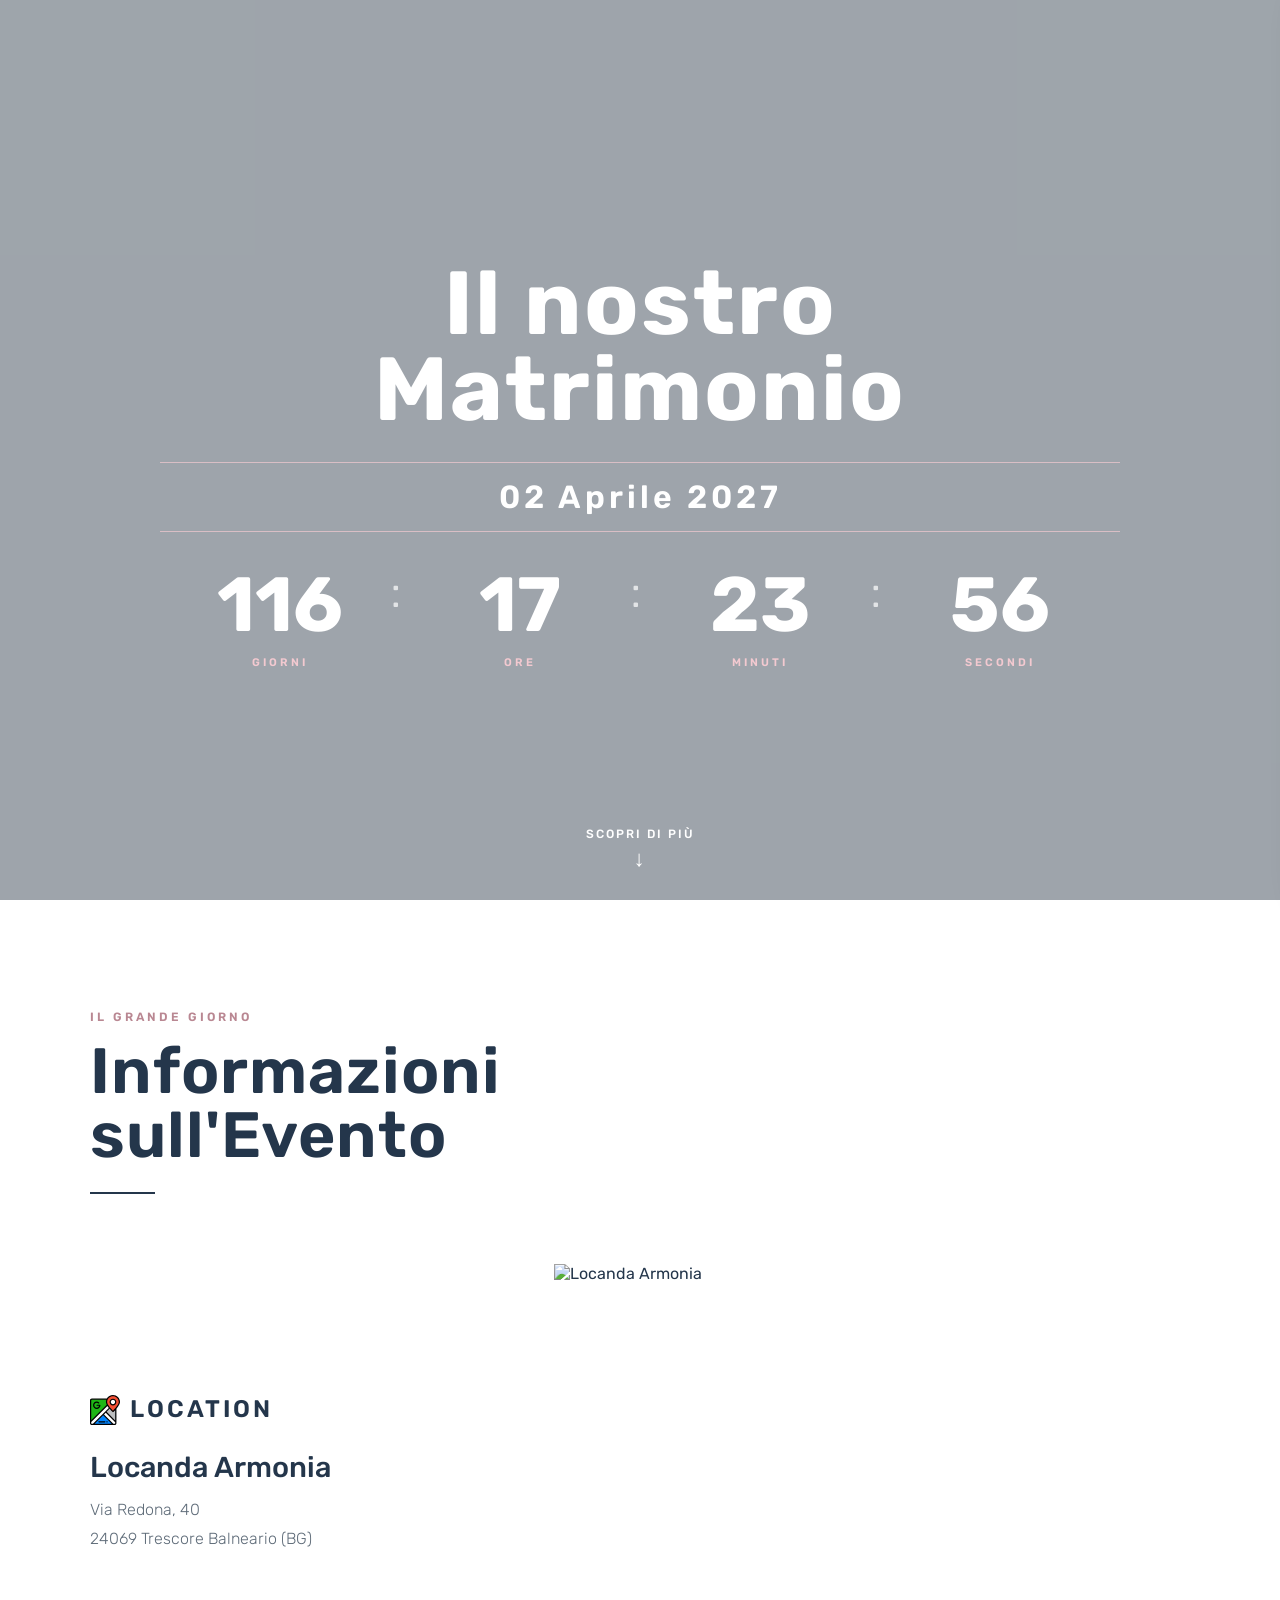
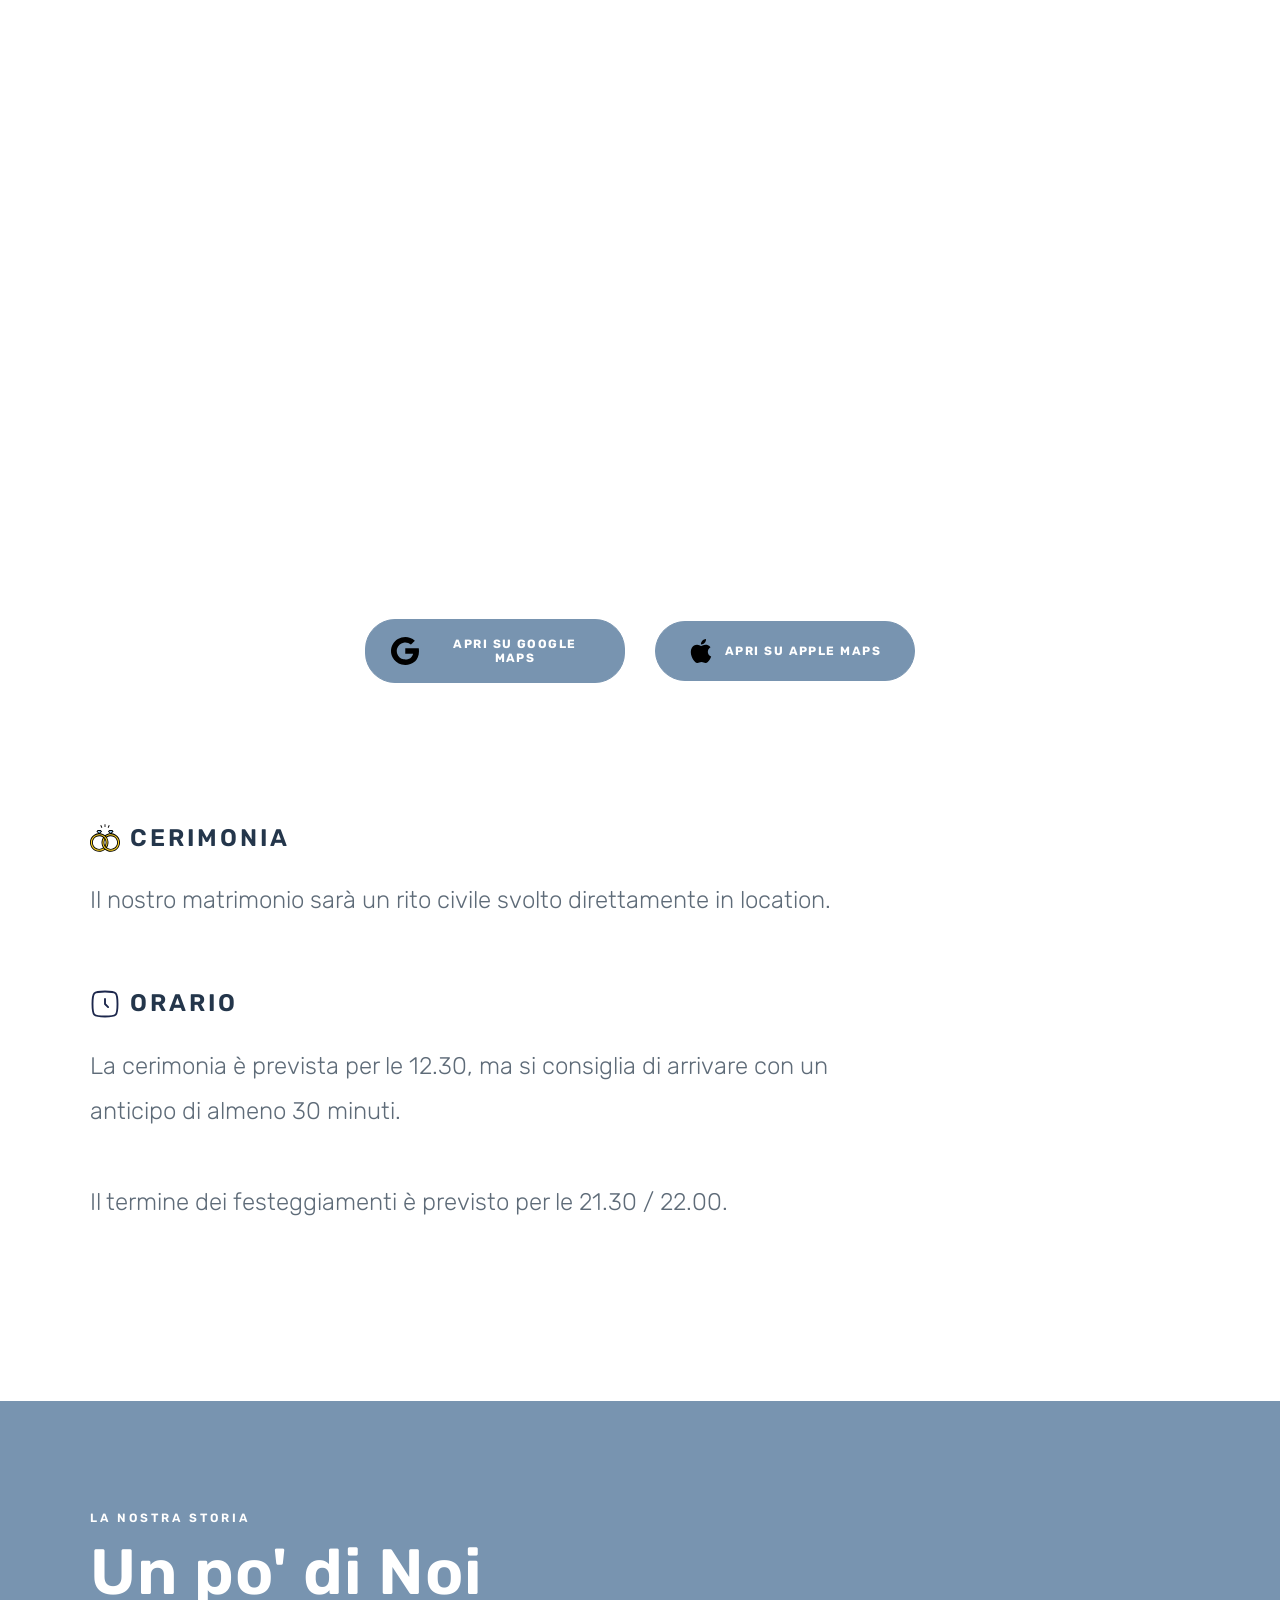
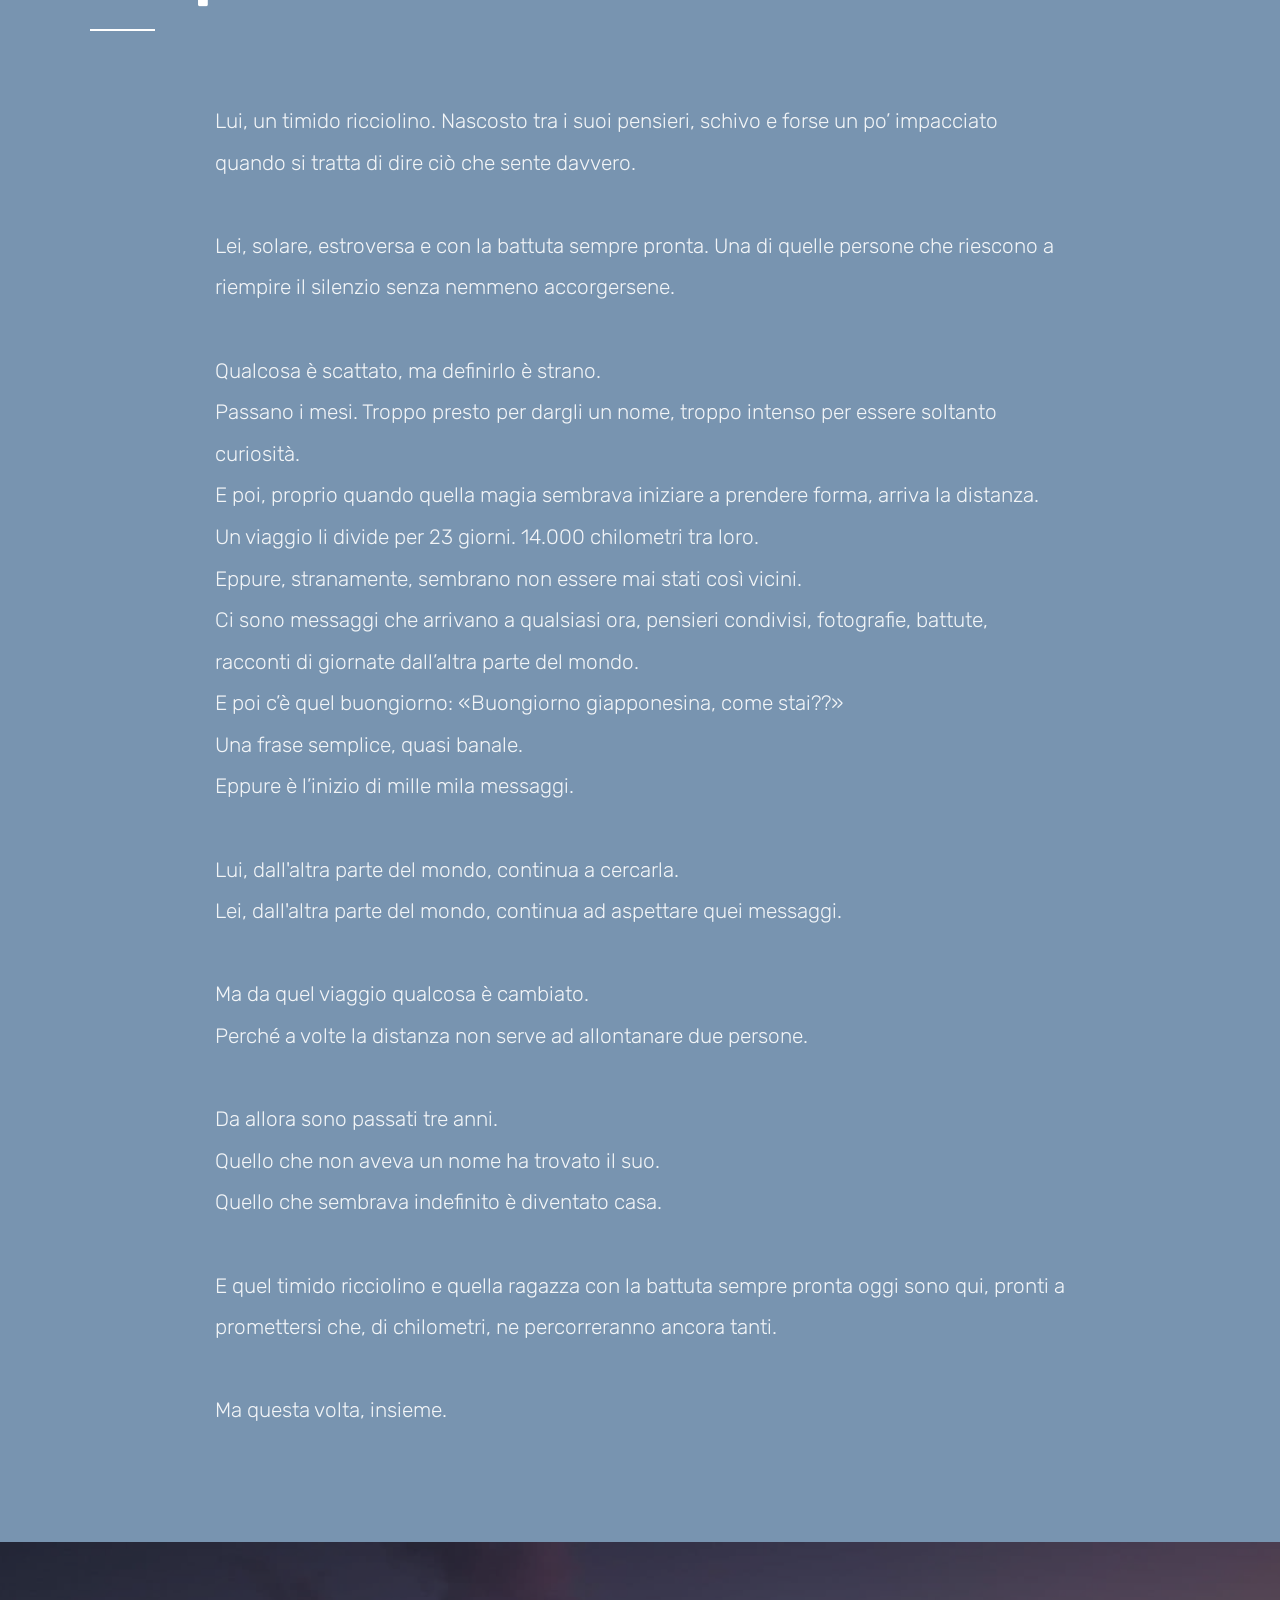
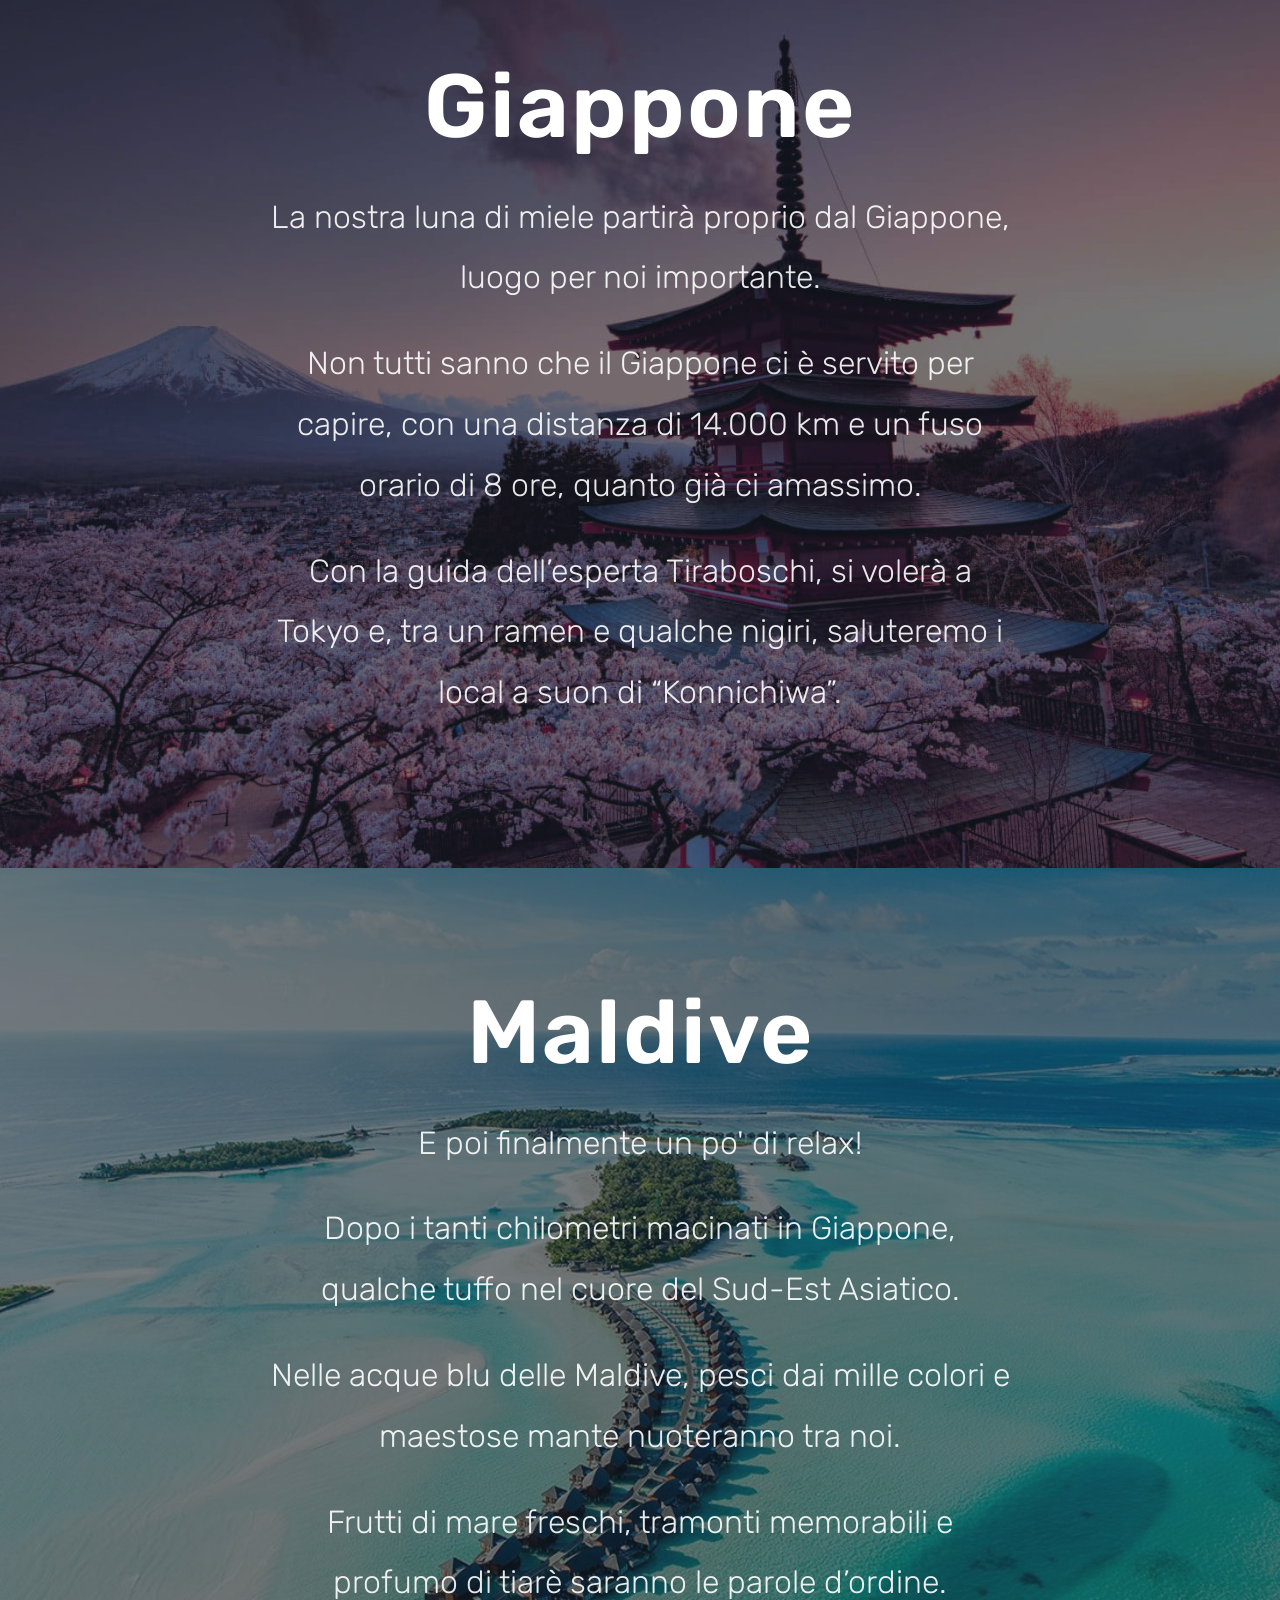
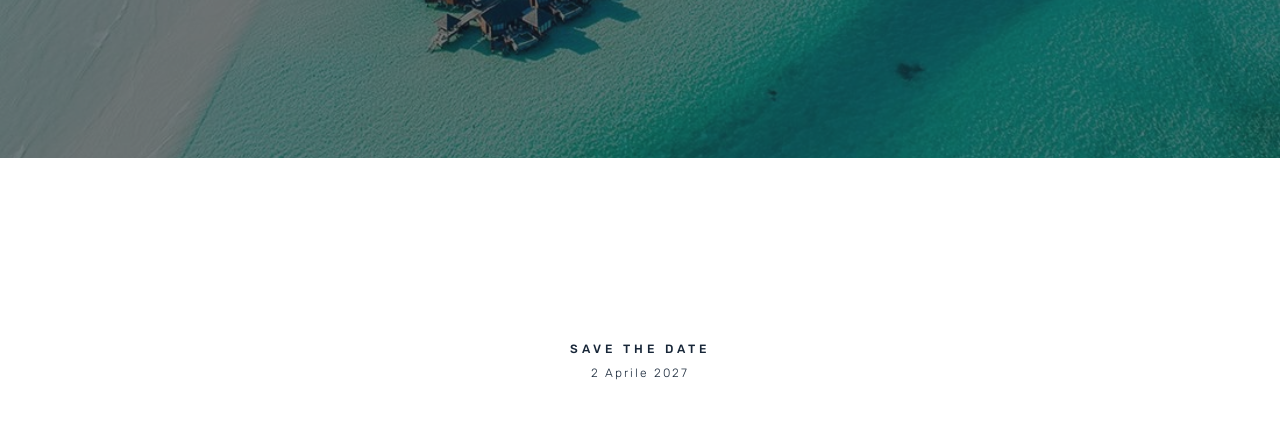
==== index.html @ f876968c "Update index.html" ====
<!DOCTYPE html>
<html lang="it">

<head>

    <meta charset="UTF-8">

    <meta
        name="viewport"
        content="width=device-width, initial-scale=1.0">

    <title>Il nostro Matrimonio</title>

    <meta
        name="description"
        content="Il nostro matrimonio">

    <link
        rel="stylesheet"
        href="style.css">

</head>


<body>


    <!-- ==================================================
         HEADER
    =================================================== -->

    <header class="header">

        <a
            href="#home"
            class="logo-link">

            <img
                src="images/logo.png"
                alt="Logo"
                class="logo">

        </a>


        <button
            class="menu-toggle"
            id="menuToggle"
            aria-label="Apri menu">

            <span></span>
            <span></span>
            <span></span>

        </button>

    </header>



    <!-- ==================================================
         MENU LATERALE
    =================================================== -->

    <div
        class="menu-overlay"
        id="menuOverlay">
    </div>


    <nav
        class="side-menu"
        id="sideMenu">

        <button
            class="menu-close"
            id="menuClose"
            aria-label="Chiudi menu">

            ×

        </button>


        <ul>

            <li>
                <a href="#home">
                    Home
                </a>
            </li>


            <li>
                <a href="#evento">
                    Informazioni sull'Evento
                </a>
            </li>


            <li>
                <a href="#noi">
                    Un po' di Noi
                </a>
            </li>


            <li>
                <a href="#lista">
                    Lista Nozze
                </a>
            </li>

        </ul>

    </nav>



    <!-- ==================================================
         CONTENUTO PRINCIPALE
    =================================================== -->

    <main>


        <!-- ==================================================
             HOME
        =================================================== -->

        <section
            id="home"
            class="hero section-dark">


            <div class="hero-image"></div>


            <div class="hero-overlay"></div>


            <div class="hero-content reveal">


                <h1>
                    Il nostro<br>
                    Matrimonio
                </h1>
                

                <!-- ==========================================
                     COUNTDOWN
                =========================================== -->

           <div class="countdown-line">
    <span class="countdown-date">
        02 Aprile 2027
    </span>
</div>
                    <div class="countdown-numbers">


                        <div class="countdown-unit">

                            <span id="days">
                                000
                            </span>

                            <small>
                                GIORNI
                            </small>

                        </div>



                        <div class="countdown-unit">

                            <span id="hours">
                                00
                            </span>

                            <small>
                                ORE
                            </small>

                        </div>



                        <div class="countdown-unit">

                            <span id="minutes">
                                00
                            </span>

                            <small>
                                MINUTI
                            </small>

                        </div>



                        <div class="countdown-unit">

                            <span id="seconds">
                                00
                            </span>

                            <small>
                                SECONDI
                            </small>

                        </div>


                    </div>

                </div>



                <!-- ==========================================
                     PULSANTE SCOPRI DI PIÙ
                =========================================== -->

                <a
                    href="#evento"
                    class="scroll-button">

                    <span>
                        Scopri di più
                    </span>

                    <span>
                        ↓
                    </span>

                </a>


            </div>

        </section>



        <!-- ==================================================
             INFORMAZIONI SULL'EVENTO
        =================================================== -->

        <section
            id="evento"
            class="section section-light">


            <div class="container">


                <!-- ==========================================
                     TITOLO
                =========================================== -->

                <div class="section-title reveal">


                    <p class="eyebrow">
                        IL GRANDE GIORNO
                    </p>


                    <h2>
                        Informazioni<br>
                        sull'Evento
                    </h2>


                    <div class="blue-line"></div>


                </div>



                <!-- ==========================================
                     01 — LOCATION
                =========================================== -->

                <div class="event-location">


                    <div class="location-content reveal">


        

    <h3 class="event-title-with-icon">
    <img src="images/maps-gps-svgrepo-com.svg" alt="">
    Location
    </h3>


                        <p class="location-name">
                            Locanda Armonia
                        </p>


                        <p class="location-address">

                            Via Redona, 40<br>

                            24069 Trescore Balneario (BG)

                        </p>


                    </div>



                    <div class="location-image reveal">

                        <img
                            src="images/location.jpeg"
                            alt="Locanda Armonia">

                    </div>


                </div>



                <!-- ==========================================
                     MAPPA
                =========================================== -->

                <div class="location-map reveal">


                    <iframe
                        src="https://www.google.com/maps?q=Locanda+Armonia,+Via+Redona+40,+24069+Trescore+Balneario+BG&output=embed"
                        loading="lazy"
                        allowfullscreen
                        referrerpolicy="no-referrer-when-downgrade">
                    </iframe>


                </div>



                <!-- ==========================================
                     PULSANTI MAPPA
                =========================================== -->

                <div class="map-buttons">


                    <!-- GOOGLE MAPS -->

                    <a
                        href="https://www.google.com/maps/search/?api=1&query=Locanda%20Armonia%2C%20Via%20Redona%2040%2C%2024069%20Trescore%20Balneario%20BG"
                        class="map-button google-button"
                        target="_blank"
                        rel="noopener noreferrer"
                        aria-label="Apri Locanda Armonia su Google Maps">


                        <img
                            src="images/google-178-svgrepo-com.svg"
                            alt=""
                            class="map-icon google-icon"
                            aria-hidden="true">


                        <span>
                            Apri su Google Maps
                        </span>


                    </a>



                    <!-- APPLE MAPS -->

                    <a
                        href="https://maps.apple.com/?address=Via%20Redona%2040%2C%2024069%20Trescore%20Balneario%2C%20BG%2C%20Italia&query=Locanda%20Armonia"
                        class="map-button apple-button"
                        target="_blank"
                        rel="noopener noreferrer"
                        aria-label="Apri Locanda Armonia su Apple Maps">


                        <img
                            src="images/apple-173-svgrepo-com.svg"
                            alt=""
                            class="map-icon apple-icon"
                            aria-hidden="true">


                        <span>
                            Apri su Apple Maps
                        </span>


                    </a>


                </div>



                <!-- ==========================================
                     02 — CERIMONIA
                =========================================== -->

                <div class="event-section-block reveal">


                    <div class="section-heading">


                      

            <h3 class="event-title-with-icon">
            <img src="images/wedding-rings-wedding-svgrepo-com.svg" alt="">
            Cerimonia
            </h3>


                    </div>



                    <div class="section-content">


                        <p>
                            Il nostro matrimonio sarà un rito civile svolto direttamente in location.
                        </p>


                    </div>


                </div>



                <!-- ==========================================
                     03 — ORARIO
                =========================================== -->

                <div class="event-section-block reveal">


                    <div class="section-heading">


                   

             <h3 class="event-title-with-icon">
            <img src="images/clock-square-svgrepo-com.svg" alt="">
            Orario
            </h3>


                    </div>



                    <div class="section-content">


                        <p>

                            La cerimonia è prevista per le 12.30,
                            ma si consiglia di arrivare con un anticipo
                            di almeno 30 minuti.

                            <br><br>

                            Il termine dei festeggiamenti è previsto
                            per le 21.30 / 22.00.

                        </p>


                    </div>


                </div>


            </div>

        </section>



        <!-- ==================================================
             UN PO' DI NOI
        =================================================== -->

        <!--
             IMPORTANTE:
             qui NON c'è più "section-blue".
             La classe corretta è "story-section".
        -->

        <section
            id="noi"
            class="section story-section">


            <div class="container">


                <!-- ==========================================
                     TITOLO
                =========================================== -->

                <div class="section-title reveal">


                    <p class="eyebrow">
                        LA NOSTRA STORIA
                    </p>


                    <h2>
                        Un po' di Noi
                    </h2>


                    <div class="blue-line"></div>


                </div>



                <!-- ==========================================
                     STORIA
                =========================================== -->

                <div class="story reveal">


                    <p>

                        Lui, un timido ricciolino.
                        Nascosto tra i suoi pensieri, schivo e forse
                        un po’ impacciato quando si tratta di dire
                        ciò che sente davvero.

                        <br><br>

                        Lei, solare, estroversa e con la battuta sempre pronta.
                        Una di quelle persone che riescono a riempire
                        il silenzio senza nemmeno accorgersene.

                        <br><br>

                        Qualcosa è scattato, ma definirlo è strano.

                        <br>

                        Passano i mesi.
                        Troppo presto per dargli un nome,
                        troppo intenso per essere soltanto curiosità.

                        <br>

                        E poi, proprio quando quella magia sembrava
                        iniziare a prendere forma, arriva la distanza.

                        <br>

                        Un viaggio li divide per 23 giorni.
                        14.000 chilometri tra loro.

                        <br>

                        Eppure, stranamente,
                        sembrano non essere mai stati così vicini.

                        <br>

                        Ci sono messaggi che arrivano a qualsiasi ora,
                        pensieri condivisi, fotografie, battute,
                        racconti di giornate dall’altra parte del mondo.

                        <br>

                        E poi c’è quel buongiorno:

                        «Buongiorno giapponesina, come stai??»

                        <br>

                        Una frase semplice, quasi banale.

                        <br>

                        Eppure è l’inizio di mille mila messaggi.

                        <br><br>

                        Lui, dall'altra parte del mondo,
                        continua a cercarla.

                        <br>

                        Lei, dall'altra parte del mondo,
                        continua ad aspettare quei messaggi.

                        <br><br>

                        Ma da quel viaggio qualcosa è cambiato.

                        <br>

                        Perché a volte la distanza non serve
                        ad allontanare due persone.

                        <br><br>

                        Da allora sono passati tre anni.

                        <br>

                        Quello che non aveva un nome ha trovato il suo.

                        <br>

                        Quello che sembrava indefinito è diventato casa.

                        <br><br>

                        E quel timido ricciolino e quella ragazza
                        con la battuta sempre pronta oggi sono qui,
                        pronti a promettersi che, di chilometri,
                        ne percorreranno ancora tanti.

                        <br><br>

                        Ma questa volta, insieme.

                    </p>


                </div>


            </div>



            <!-- ==================================================
                 GIAPPONE
            =================================================== -->

            <div class="story-photo">


                <img
                    src="images/WhatsApp Image 2026-09-09 at 08.04.00.jpeg"
                    alt="Giappone">


                <div class="story-photo-overlay"></div>


                <div class="story-photo-text">


                    <h2>
                        Giappone
                    </h2>


                    <p>
                        La nostra luna di miele partirà proprio
                        dal Giappone, luogo per noi importante.
                    </p>


                    <p>
                        Non tutti sanno che il Giappone ci è servito
                        per capire, con una distanza di 14.000 km
                        e un fuso orario di 8 ore,
                        quanto già ci amassimo.
                    </p>


                    <p>
                        Con la guida dell’esperta Tiraboschi,
                        si volerà a Tokyo e, tra un ramen e qualche nigiri,
                        saluteremo i local a suon di “Konnichiwa”.
                    </p>


                </div>


            </div>

<!-- ==================================================
                 MALDIVE
=================================================== -->

          <div class="story-photo polinesia-photo">


                <img
                    src="images/WhatsApp Image 2026-09-11 at 22.57.07.jpeg"
                    alt="Maldive">


                <div class="story-photo-overlay"></div>


                <div class="story-photo-text">


                    <h2>
                        Maldive
                    </h2>


                    
      <p> E poi finalmente un po' di relax!</p>

                    <p> Dopo i tanti chilometri macinati in Giappone, qualche tuffo nel cuore del Sud-Est Asiatico. </p>

                    <p> Nelle acque blu delle Maldive, pesci dai mille colori e maestose mante nuoteranno tra noi. </p>

                    <p> Frutti di mare freschi, tramonti memorabili e profumo di tiarè saranno le parole d’ordine.</p>

                </div>


            </div>

        </section>

<!-- ==================================================
     LISTA NOZZE
=================================================== -->
<section>
<div class="registry-buttons">

    <a
        href="https://forms.gle/zm83SMtx2RDKVKY6A"
        class="button-light"
        target="_blank"
        rel="noopener noreferrer">

        Conferma partecipazione

    </a>

    <a
        href="lista_nozze.html"
        class="button-light">

        Vai alla Lista Nozze

    </a>

</div>
</section>
    <!-- ==================================================
         FOOTER
    =================================================== -->

    <footer class="footer">


        <p>
            SAVE THE DATE
        </p>


        <p class="footer-small">
            2 Aprile 2027
        </p>


    </footer>



    <!-- ==================================================
         JAVASCRIPT
    =================================================== -->

    <script src="script.js"></script>


</body>

</html>
---- style.css ----
@import url('https://fonts.googleapis.com/css2?family=Rubik:wght@300;400;500;600;700&display=swap');

/* ==================================================
   RESET
================================================== */

* {
    margin: 0;
    padding: 0;
    box-sizing: border-box;
}

html {
    scroll-behavior: smooth;
}

body {
    font-family: 'Rubik', sans-serif;
    font-weight: 400;
    color: #24364b;
    background: #ffffff;
    overflow-x: hidden;
}

main {
    width: 100%;
}

section {
    position: relative;
    width: 100%;
}

img {
    display: block;
    max-width: 100%;
}

a {
    color: inherit;
    text-decoration: none;
}

button {
    font-family: inherit;
}

/* ==================================================
   HEADER
   VISIBILE SOLO IN HERO E LISTA NOZZE
================================================== */

.header {
    position: fixed;
    top: 0;
    left: 0;

    width: 100%;
    height: 80px;

    display: flex;
    align-items: center;
    justify-content: space-between;

    padding: 0 35px;

    z-index: 1000;

    background: transparent;

    /* NASCOSTO DI DEFAULT */
    opacity: 0;
    visibility: hidden;
    pointer-events: none;

    transition:
        opacity 0.35s ease,
        visibility 0.35s ease;
}


/* ==================================================
   HEADER VISIBILE
================================================== */

.header.header-visible {
    opacity: 1;
    visibility: visible;
    pointer-events: auto;
}

.logo-link {
    display: block;
}

.logo {
    width: 85px;
    height: auto;
}


/* ==================================================
   HAMBURGER
================================================== */

.menu-toggle {
    width: 42px;
    height: 42px;

    display: flex;
    flex-direction: column;
    justify-content: center;
    align-items: center;
    gap: 6px;

    border: 0;
    background: transparent;

    cursor: pointer;
}

.menu-toggle span {
    display: block;

    width: 27px;
    height: 2px;

    background: #ffffff;

    transition:
        transform 0.3s ease,
        opacity 0.3s ease;
}


/* ==================================================
   MENU LATERALE
================================================== */

.side-menu {
    position: fixed;
    top: 0;
    right: -350px;

    width: 320px;
    max-width: 85vw;
    height: 100vh;

    padding: 100px 40px 40px;

    background: #ffffff;

    z-index: 1100;

    box-shadow: -10px 0 30px rgba(0, 0, 0, 0.12);

    transition: right 0.35s ease;
}

.side-menu.active {
    right: 0;
}

.side-menu ul {
    list-style: none;
}

.side-menu li {
    margin-bottom: 28px;
}

.side-menu a {
    display: block;

    color: #24364b;

    font-size: 2rem;
    font-weight: 500;
    letter-spacing: 1px;

    transition: color 0.25s ease;
}

.side-menu a:hover {
    color: #b98792;
}

.menu-close {
    position: absolute;
    top: 25px;
    right: 25px;

    border: 0;
    background: transparent;

    color: #24364b;

    font-size: 2rem;
    font-weight: 300;

    line-height: 1;

    cursor: pointer;
}


/* ==================================================
   OVERLAY MENU
================================================== */

.menu-overlay {
    position: fixed;
    inset: 0;

    background: rgba(0, 0, 0, 0.45);

    z-index: 1050;

    opacity: 0;
    visibility: hidden;

    transition:
        opacity 0.3s ease,
        visibility 0.3s ease;
}

.menu-overlay.active {
    opacity: 1;
    visibility: visible;
}


/* ==================================================
   SEZIONI GENERALI
================================================== */

.section {
    padding: 110px 0;
}

.section-light {
    background: #ffffff;
}

.section-dark {
    color: #ffffff;
}

.container {
    width: min(1100px, calc(100% - 50px));
    margin: 0 auto;
}


/* ==================================================
   HERO
================================================== */

.hero {
    position: relative;

    min-height: 100vh;

    display: flex;
    align-items: center;
    justify-content: center;

    overflow: hidden;
}

.hero-image {
    position: absolute;
    inset: 0;

    background-image: url("images/foto1 (1).jpeg");
    background-size: cover;
    background-position: 80% center;

    z-index: 0;
}

.hero-overlay {
    position: absolute;
    inset: 0;

    background: rgba(25, 40, 55, 0.42);

    z-index: 1;
}

.hero-content {
    position: relative;
    z-index: 2;

    width: 100%;
    max-width: 1000px;

    margin: 0 auto;
    padding: 100px 20px 70px;

    text-align: center;
}

.hero-content h1 {
    margin: 0;

    color: #ffffff;

    font-size: clamp(3.5rem, 7vw, 6rem);
    font-weight: 700;

    line-height: 0.95;
    letter-spacing: 2px;

    text-align: center;
}


/* ==================================================
   LINEA DECORATIVA
   NASCOSTA COME RICHIESTO
================================================== */

.decorative-line {
    display: none;
}


/* ==================================================
   DATA MATRIMONIO
================================================== */

.countdown-line {
    width: 100%;

    margin: 30px auto 35px;

    text-align: center;
}

.countdown-date {
    display: block;

    width: 100%;

    margin: 0 auto;
    padding: 18px 0;

    color: #ffffff;

    font-family: 'Rubik', sans-serif;
    font-size: 2em;
    font-weight: 600;

    letter-spacing: 4px;
    line-height: 1;

    text-align: center;

    border-top: 1px solid rgba(243, 201, 208, 0.7);
    border-bottom: 1px solid rgba(243, 201, 208, 0.7);
}


/* ==================================================
   COUNTDOWN
================================================== */

.countdown-numbers {
    width: 100%;

    display: flex;
    justify-content: space-between;
    align-items: flex-start;

    margin: 0 auto;

    text-align: center;
}

.countdown-unit {
    position: relative;

    flex: 1;

    text-align: center;
}

.countdown-unit span {
    display: block;

    color: #ffffff;

    font-size: 4.8rem;
    font-weight: 700;

    line-height: 1;
}

.countdown-unit small {
    display: block;

    margin-top: 12px;

    color: #f3c9d0;

    font-size: 11px;
    font-weight: 600;

    letter-spacing: 3px;
}


/* ==================================================
   SEPARATORI COUNTDOWN
================================================== */

.countdown-unit:not(:last-child)::after {
    content: ":";

    position: absolute;
    top: 0;
    right: -2px;

    color: rgba(255, 255, 255, 0.7);

    font-size: 3rem;
    font-weight: 300;

    line-height: 1;
}


/* ==================================================
   PULSANTE SCOPRI DI PIÙ
================================================== */

.scroll-button {
    position: absolute;

    left: 50%;
    bottom: 30px;

    transform: translateX(-50%);

    display: flex;
    flex-direction: column;
    align-items: center;
    gap: 7px;

    color: #ffffff;

    font-size: 0.75rem;
    font-weight: 500;

    letter-spacing: 2px;
    text-transform: uppercase;

    white-space: nowrap;

    z-index: 5;
}

.scroll-button span:last-child {
    font-size: 1.4rem;
    line-height: 1;

    animation: arrowMove 1.8s infinite ease-in-out;
}

@keyframes arrowMove {
    0%,
    100% {
        transform: translateY(0);
    }

    50% {
        transform: translateY(5px);
    }
}


/* ==================================================
   TITOLI SEZIONE
================================================== */

.section-title {
    margin-bottom: 70px;
}

.eyebrow {
    margin-bottom: 15px;

    font-size: 0.75rem;
    font-weight: 600;

    letter-spacing: 3px;

    color: #b98792;
}

.section-title h2 {
    color: #24364b;

    font-size: clamp(2.5rem, 5vw, 4.5rem);
    font-weight: 600;

    line-height: 1;
    letter-spacing: 1px;
}

.blue-line,
.white-line {
    width: 65px;
    height: 2px;

    margin-top: 25px;
}

.blue-line {
    background: #24364b;
}

.white-line {
    background: #ffffff;
}


/* ==================================================
   EVENTO
================================================== */

#evento {
    background: #ffffff;
}

.event-location {
    display: grid;

    grid-template-columns: minmax(0, 2fr) minmax(0, 3fr);

    gap: 40px;

    align-items: center;

    margin-bottom: 80px;
}

.location-content {
    padding-right: 20px;
}

.location-image {
    width: 100%;

    overflow: hidden;
}

.location-image img {
    width: 100%;
    height: 420px;

    object-fit: cover;
}


/* ==================================================
   TITOLI EVENTO CON ICONE
================================================== */

#evento .event-title-with-icon {
    display: flex;
    align-items: center;

    gap: 10px;

    margin: 0 0 25px;

    color: #24364b;

    font-size: 1.5rem !important;
    font-weight: 600 !important;

    line-height: 1.2;
    letter-spacing: 3px !important;

    text-transform: uppercase;
}

#evento .event-title-with-icon img {
    width: 30px;
    height: 30px;

    object-fit: contain;
    flex-shrink: 0;
}


/* ==================================================
   LOCATION
================================================== */

.location-name {
    margin-bottom: 12px;

    color: #24364b;

    font-size: 1.8rem;
    font-weight: 500;
}

.location-address {
    color: #5e6b78;

    font-size: 1rem;
    font-weight: 300;

    line-height: 1.8;
}


/* ==================================================
   MAPPA
================================================== */

.location-map {
    width: 100%;

    margin-bottom: 30px;

    overflow: hidden;
}

.location-map iframe {
    display: block;

    width: 100%;
    height: 420px;

    border: 0;
}


/* =====================================================
   PULSANTI MAPPA
===================================================== */

.map-buttons {
    display: flex;

    flex-direction: row;

    justify-content: center;
    align-items: center;

    gap: 30px;

    margin-top: 35px;
    margin-bottom: 140px;

    flex-wrap: wrap;
}

.map-button {
    display: inline-flex;

    align-items: center;
    justify-content: center;

    gap: 12px;

    width: 260px;

    padding: 17px 25px;

    border: 1px solid #7894b0;
    border-radius: 30px;

    background: transparent;

    color: #7894b0;

    font-size: 12px;
    font-weight: 700;

    letter-spacing: 0.12em;
    text-transform: uppercase;

    text-align: center;

    transition:
        background 0.3s ease,
        color 0.3s ease,
        transform 0.3s ease,
        box-shadow 0.3s ease;
}

#evento .map-button {
    border-color: #7894b0;

    background: #7894b0;

    color: #ffffff;
}

#evento .map-button:hover {
    border-color: #7894b0;

    background: #7894b0;

    color: #ffffff;

    transform: translateY(-3px);

    box-shadow:
        0 12px 25px rgba(120, 148, 176, 0.22);
}


/* =====================================================
   ICONE MAPPA
===================================================== */

.map-icon {
    width: 28px;
    height: 28px;

    flex-shrink: 0;

    display: block;
}

.google-icon {
    width: 28px;
    height: 28px;
}

.apple-icon {
    width: 24px;
    height: 24px;
}


/* ==================================================
   CERIMONIA / ORARIO
================================================== */

.event-section-block {
    margin-bottom: 65px;
}

.section-heading {
    margin-bottom: 25px;
}

.section-content {
    max-width: 750px;
}

.section-content p {
    color: #5e6b78;

    font-size: 1.5rem;
    font-weight: 300;

    line-height: 1.9;
}


/* ==================================================
   UN PO' DI NOI
================================================== */

.story-section {
    background: #7894b0;

    color: #ffffff;

    padding-bottom: 0;
}

.story-section .section-title h2 {
    color: #ffffff;
}

.story-section .blue-line {
    background: #ffffff;
}

.story-section .eyebrow {
    color: #ffffff;
}

.story {
    max-width: 850px;

    margin: 0 auto;
}

.story p {
    color: rgba(255, 255, 255, 0.9);

    font-size: 1.3em;
    font-weight: 300;

    line-height: 2;
}


/* ==========================================
   GIAPPONE + POLINESIA
========================================== */

.story-photo {
    position: relative;
    width: 100%;
    min-height: 750px;
    margin-top: 110px;
    margin-bottom: 0;
    overflow: hidden;
    z-index: 3;
}

/* La seconda foto segue direttamente la prima */
.story-photo + .story-photo {
    margin-top: 0;
}

/* Immagine */
.story-photo img {
    position: absolute;
    inset: 0;
    width: 100%;
    height: 100%;
    object-fit: cover;
    object-position: center;
}

/* Oscuramento foto */
.story-photo-overlay {
    position: absolute;
    inset: 0;
    background: rgba(20,31,42,0.58);
}

/* Testo sopra la foto */
.story-photo-text {
    position: relative;
    z-index: 2;
    max-width: 800px;
    margin: 0 auto;
    padding: 120px 30px;
    text-align: center;
    color: #ffffff;
}

.story-photo-text h2 {
    margin-bottom: 35px;
    font-size: clamp(3rem,7vw,6rem);
    font-weight: 600;
    line-height: 1;
    letter-spacing: 2px;
}

.story-photo-text p {
    margin-bottom: 25px;
    color: rgba(255,255,255,0.9);
    font-size: 2rem;
    font-weight: 300;
    line-height: 1.9;
}
.story-photo + .story-photo {
    margin-top: 0;
}

.polinesia-photo {
    margin-bottom: 0px;
}
/* ==================================================
   LISTA NOZZE
================================================== */

.registry-preview {
    position: relative;

    min-height: 650px;

    display: flex;
    align-items: center;
    justify-content: center;

    overflow: hidden;

    z-index: 1;
}

.registry-background {
    position: absolute;
    inset: 0;

    background-image: url("images/foto1 (1).jpeg");
    background-size: cover ;
    background-position: center;
    background-repeat: no-repeat;

    background-color: #24364b;
}
.registry-overlay {
    position: absolute;
    inset: 0;

    background: rgba(25, 40, 55, 0.72);
}

.registry-content {
    position: relative;

    z-index: 2;

    max-width: 700px;

    text-align: center;
}

.registry-content .eyebrow {
    color: #ffffff;
}

.registry-content h2 {
    margin-bottom: 25px;

    color: #ffffff;

    font-size: clamp(3rem, 6vw, 5rem);
    font-weight: 600;
}

.registry-content .white-line {
    margin: 0 auto 30px;
}

.registry-content > p:not(.eyebrow) {
    margin-bottom: 35px;

    color: rgba(255, 255, 255, 0.9);

    font-size: 1rem;
    font-weight: 300;

    line-height: 1.8;
}


/* ==================================================
   BUTTON
================================================== */

.button-light {
    display: inline-flex;

    align-items: center;
    justify-content: center;

    min-height: 52px;

    padding: 13px 28px;

    border: 1px solid #ffffff;
    border-radius: 30px;

    color: #ffffff;

    font-size: 0.8rem;
    font-weight: 500;

    letter-spacing: 1.5px;
    text-transform: uppercase;

    transition:
        background 0.25s ease,
        color 0.25s ease;
}

.button-light:hover {
    background: #ffffff;

    color: #24364b;
}


/* ==================================================
   FOOTER
================================================== */

.footer {
    padding: 55px 25px;

    background: #ffffff;

    color: #172638;

    text-align: center;
}

.footer p:first-child {
    margin-bottom: 10px;

    font-size: 0.75rem;
    font-weight: 500;

    letter-spacing: 4px;
}

.footer-small {
    color: #172638;

    font-size: 0.75rem;
    font-weight: 300;

    letter-spacing: 2px;
}


/* ==================================================
   ANIMAZIONI REVEAL
================================================== */

.reveal {
    opacity: 0;

    transform: translateY(25px);

    transition:
        opacity 0.8s ease,
        transform 0.8s ease;
}

.reveal.visible {
    opacity: 1;

    transform: translateY(0);
}


/* ==================================================
   TABLET
================================================== */

@media (max-width: 899px) {

    .hero-content {
        max-width: 900px;
    }

    .hero-content h1 {
        font-size: clamp(3.5rem, 7vw, 6rem);
    }

    .countdown-unit span {
        font-size: 4rem;
    }

    .countdown-unit:not(:last-child)::after {
        font-size: 2.5rem;
    }

    .event-location {
        gap: 40px;
    }

    .location-image img {
        height: 350px;
    }
}

@media (max-width: 599px) {

    /* ==========================================
       HEADER
    ========================================== */

    .header {
        height: 70px;
        padding: 0 20px;
    }

    .logo {
        width: 70px;
    }


    /* ==========================================
       HERO
    ========================================== */

    .hero {
        min-height: 100svh;
    }

    .hero-image {
        background-position: 70% center;
    }

    .hero-content {
        width: 100%;
        max-width: 100%;
        padding: 80px 15px 75px;
        text-align: center;
    }

    .hero-content h1 {
        font-size: clamp(3.2rem, 15vw, 5rem);
        line-height: 0.95;
        letter-spacing: 1px;
    }


    /* ==========================================
       COUNTDOWN
    ========================================== */

    .countdown-line {
        width: 100%;
        margin: 110px auto 30px;
    }

    .countdown-date {
        width: 100%;
        padding: 14px 0;
        font-size: 1.2rem;
        letter-spacing: 3px;
    }

    .countdown-numbers {
        width: 100%;
        display: grid;
        grid-template-columns: repeat(3, 1fr);
        margin: 0 auto;
    }

    .countdown-unit:first-child {
        grid-column: 1 / -1;
        margin-bottom: 25px;
    }

    .countdown-unit:first-child span {
        font-size: 4.8rem;
    }

    .countdown-unit:first-child small {
        margin-top: 10px;
        font-size: 11px;
        letter-spacing: 3px;
    }

    .countdown-unit:not(:first-child) span {
        font-size: 2rem;
    }

    .countdown-unit:not(:first-child) small {
        margin-top: 8px;
        font-size: 10px;
        letter-spacing: 2px;
    }

    .countdown-unit:not(:last-child)::after {
        display: none;
    }

    .countdown-unit:nth-child(2)::after,
    .countdown-unit:nth-child(3)::after {
        display: block;
        right: -3px;
        font-size: 1.7rem;
    }


    /* ==========================================
       SEZIONI GENERALI
    ========================================== */

    .section {
        padding: 80px 0;
    }

    .container {
        width: calc(100% - 35px);
    }

    .section-title {
        margin-bottom: 50px;
    }

    .section-title h2 {
        font-size: 2.8rem;
    }


    /* ==========================================
       EVENTO
    ========================================== */

    .event-location {
        grid-template-columns: 1fr;
        gap: 35px;
        margin-bottom: 60px;
    }

    .location-content {
        padding-right: 0;
    }

    #evento .event-title-with-icon {
        font-size: 1.25rem !important;
        letter-spacing: 2px !important;
    }

    #evento .event-title-with-icon img {
        width: 27px;
        height: 27px;
    }

    .location-name {
        font-size: 1.5rem;
    }

    .location-image {
        width: 100%;
        margin-left: 0;
        margin-right: 0;
        margin-bottom: 0;
        position: relative;
        left: 0;
        transform: none;
        z-index: 3;
    }

    .location-image img {
        width: 100%;
        height: 400px;
        object-fit: cover;
        display: block;
    }

    .location-map iframe {
        height: 350px;
    }

    .map-buttons {
        flex-direction: column;
        margin-bottom: 65px;
    }

    .map-button {
        width: 100%;
    }

    .event-section-block {
        margin-bottom: 55px;
    }

    .section-content p {
        font-size: 0.95rem;
        line-height: 1.8;
    }


    /* ==========================================
       STORY
    ========================================== */

    .story p {
        font-size: 1.1rem;
        line-height: 1.9;
    }

    .story-section {
        padding-bottom: 0 !important;
        margin-bottom: 0 !important;
    }


    /* ==========================================
       GIAPPONE + POLINESIA
    ========================================== */

    .story-photo {
        min-height: 850px;
        margin-top: 80px;
        margin-bottom: 0 !important;
        display: block;
    }

    /* La Polinesia parte subito dopo il Giappone */
    .story-photo + .story-photo {
        margin-top: 0;
    }

    .story-photo img {
        width: 100%;
        height: 100%;
        object-fit: cover;
    }

    .story-photo-text {
        padding: 100px 25px;
    }

    .story-photo-text h2 {
        font-size: 3.5rem;
    }

    .story-photo-text p {
        font-size: 1.2rem;
        line-height: 1.8;
    }

    /* Nessuno spazio dopo la Polinesia */
    .polinesia-photo {
        margin-bottom: 0 !important;
    }

    .story-photo:last-child {
        margin-bottom: 0 !important;
    }


    /* ==========================================
       LISTA NOZZE
    ========================================== */

    .registry-preview {
        position: relative;
        margin-top: 0 !important;
        padding-top: 80px;
        z-index: 1;
        }
       
   .hero-image {
        background-position: 60% center;
    }
   


    /* ==========================================
       FOOTER
    ========================================== */

    footer {
        padding: 60px 20px;
    }

}
/* ==================================================
   TELEFONI MOLTO PICCOLI
================================================== */

@media (max-width: 380px) {

    .hero-content {
        padding-left: 12px;
        padding-right: 12px;
    }

    .hero-content h1 {
        font-size: 3.1rem;
    }

    .countdown-line {
        margin: 30px auto;
    }

    .countdown-date {
        font-size: 1.1rem;
        letter-spacing: 2px;
    }

    .countdown-unit:first-child span {
        font-size: 4.3rem;
    }

    .countdown-unit:first-child small {
        font-size: 8px;
        letter-spacing: 2px;
    }

    .countdown-unit:not(:first-child) span {
        font-size: 1.8rem;
    }

    .countdown-unit:not(:first-child) small {
        font-size: 7px;
        letter-spacing: 1.5px;
    }

    .countdown-unit:nth-child(2)::after,
    .countdown-unit:nth-child(3)::after {
        font-size: 1.5rem;
    }
}

/* ==================================================
   ACCESSIBILITÀ
================================================== */

@media (prefers-reduced-motion: reduce) {

    html {
        scroll-behavior: auto;
    }

    *,
    *::before,
    *::after {
        animation-duration: 0.01ms !important;
        animation-iteration-count: 1 !important;
        transition-duration: 0.01ms !important;
    }

    .reveal {
        opacity: 1;
        transform: none;
    }
}


/* Hamburger bianco nella sezione Informazioni sull'Evento */
.header.header-white-menu .menu-toggle span {
    background-color: #ffffff;
}

section#lista {
    width: 100vw !important;
    max-width: none !important;
    margin-left: calc(50% - 50vw) !important;
    margin-right: calc(50% - 50vw) !important;
    padding-left: 20px;
    padding-right: 20px;

    background-image:
        linear-gradient(
            rgba(20, 31, 42, 0.35),
            rgba(20, 31, 42, 0.55)
        ),
        url("images/lista-nozze.jpg");

    background-size: cover;
    background-position: center;
    background-repeat: no-repeat;
}

.registry-buttons {
    display: flex;
    flex-direction: column;
    align-items: center;
    gap: 25px;
}

.registry-buttons .button-light {
    display: inline-flex;
}
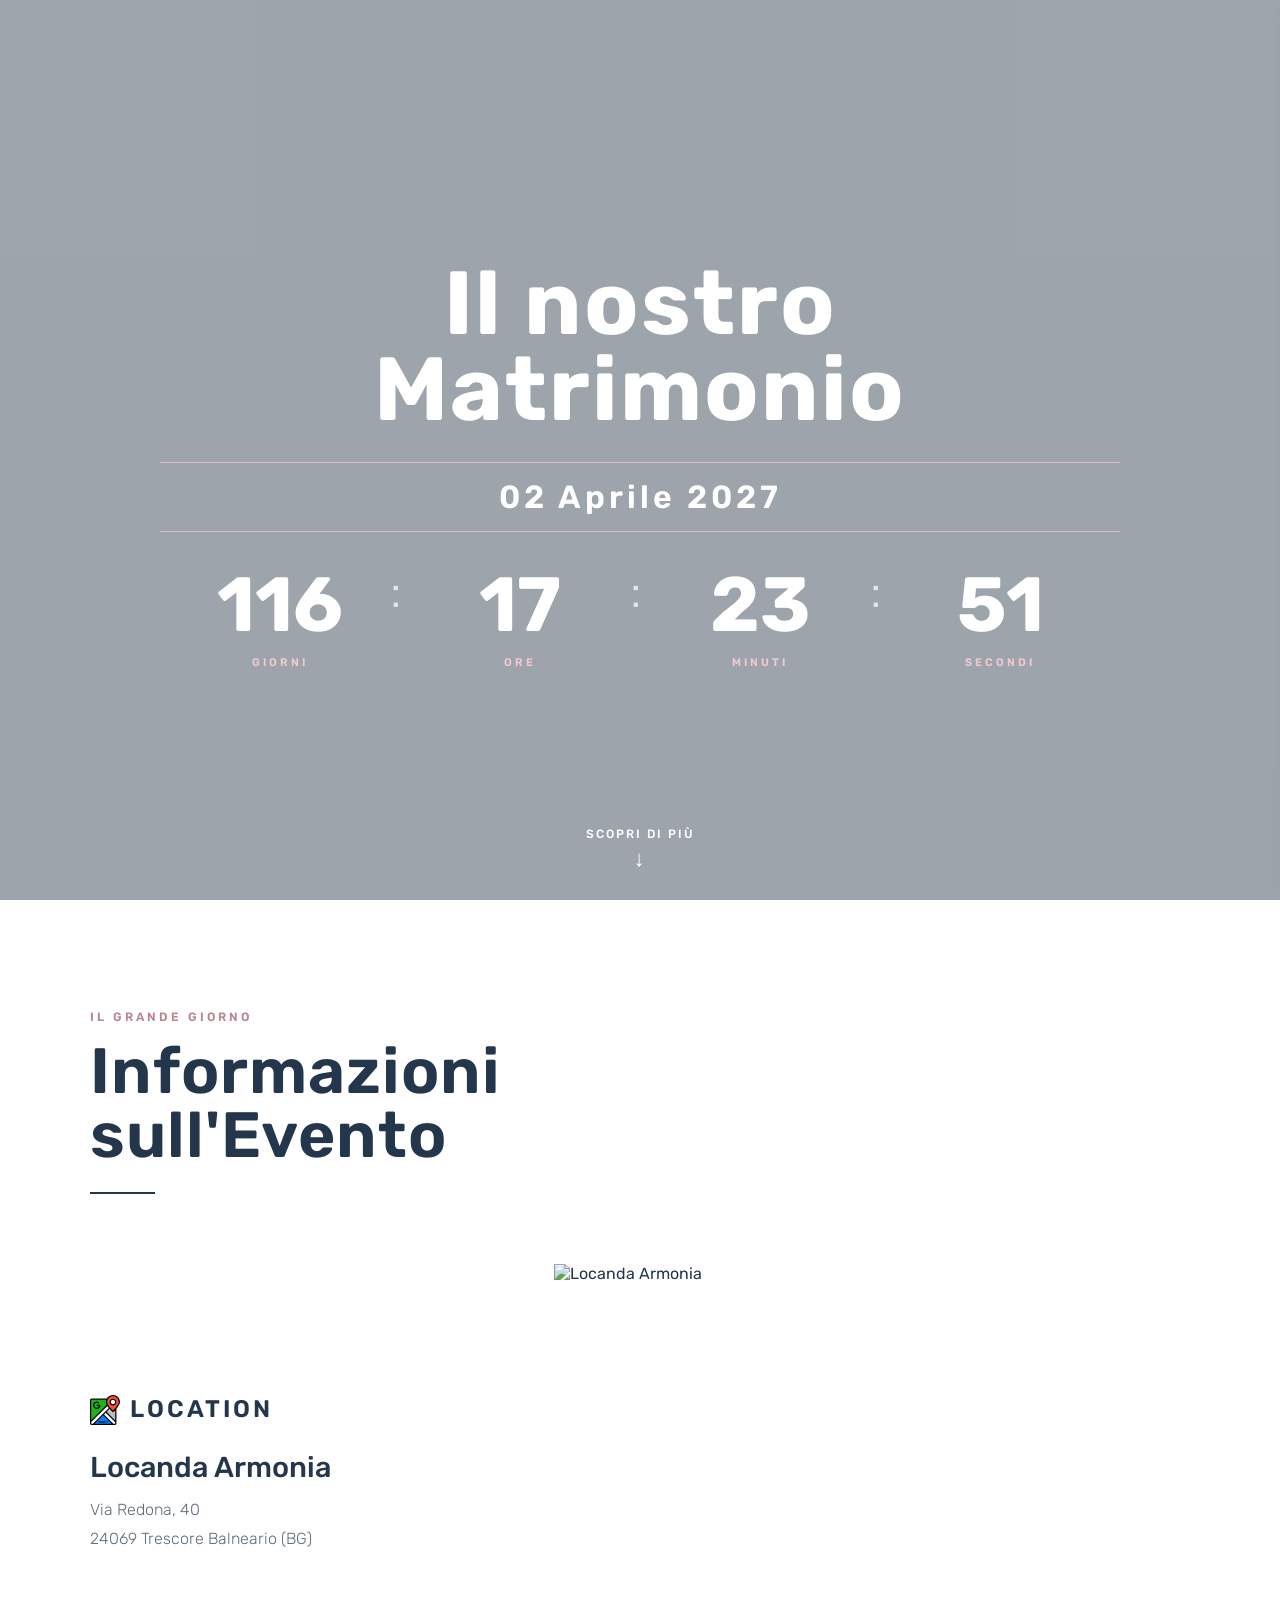
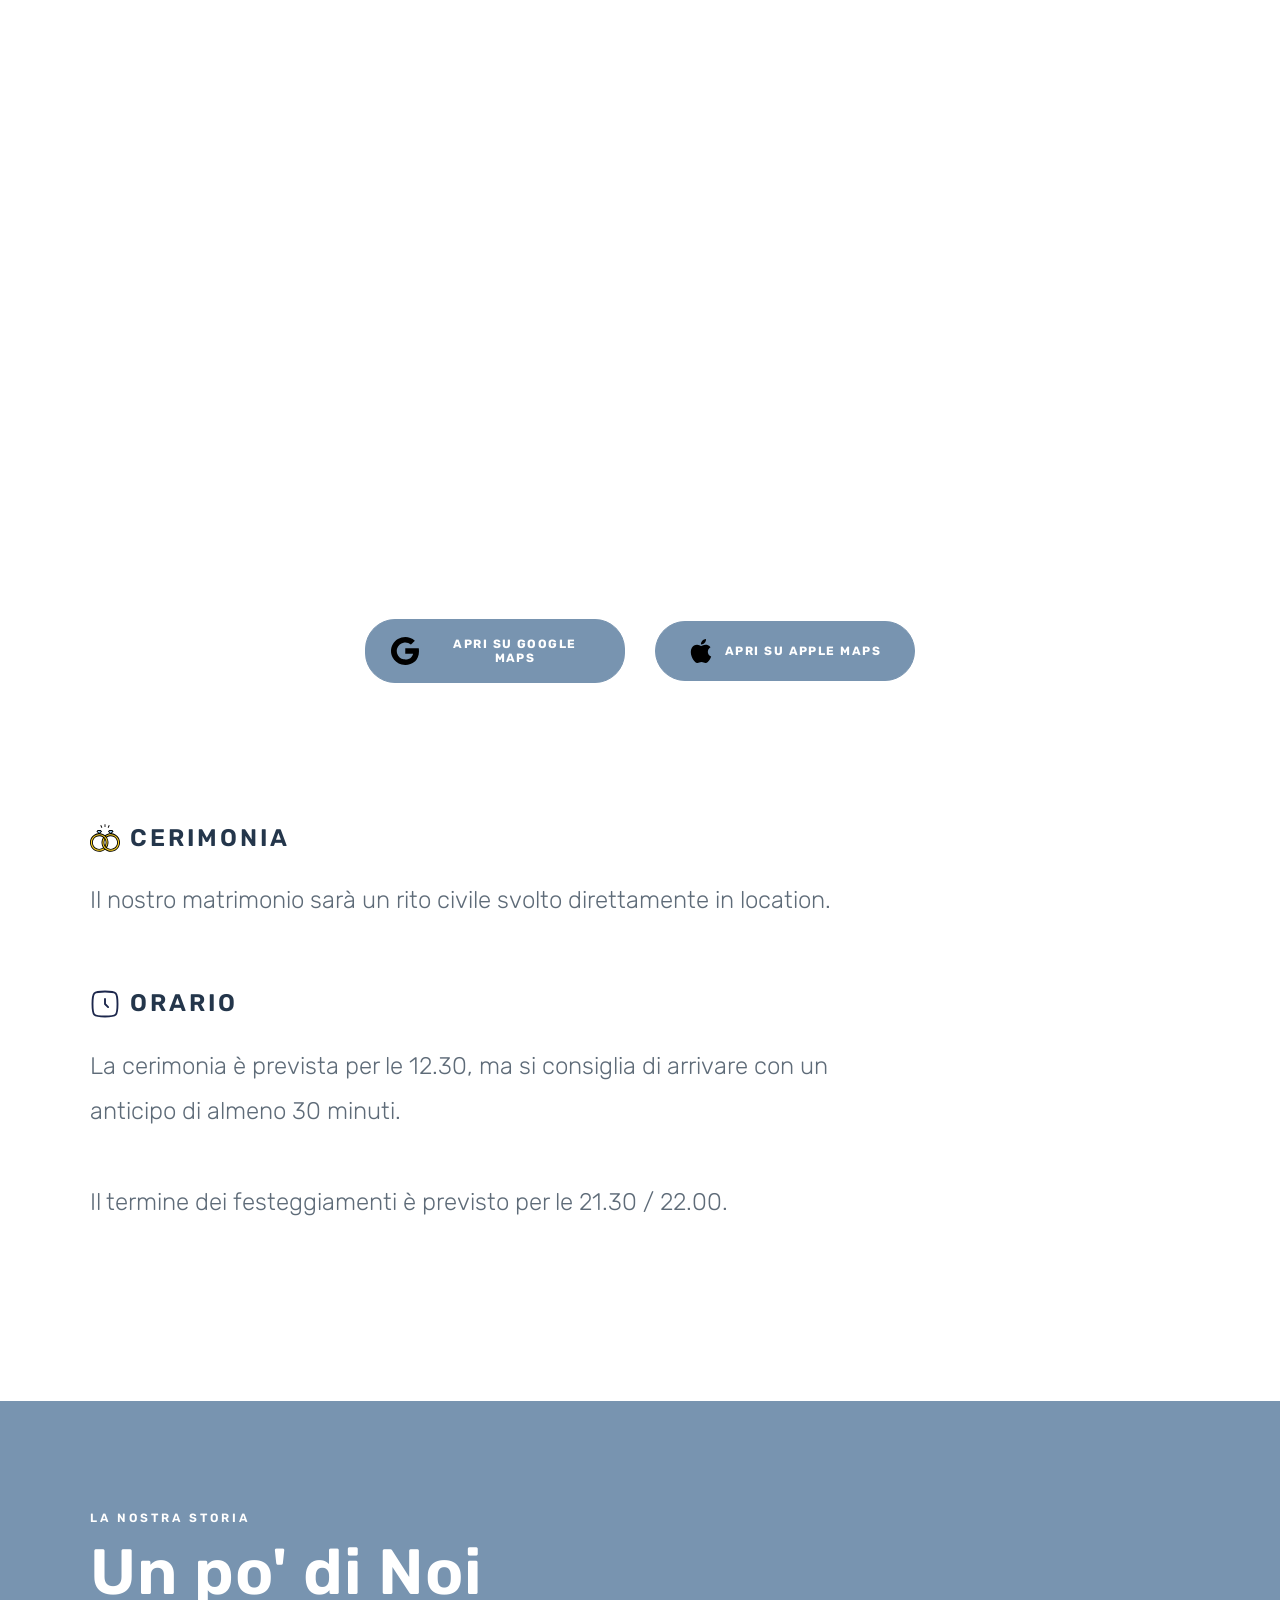
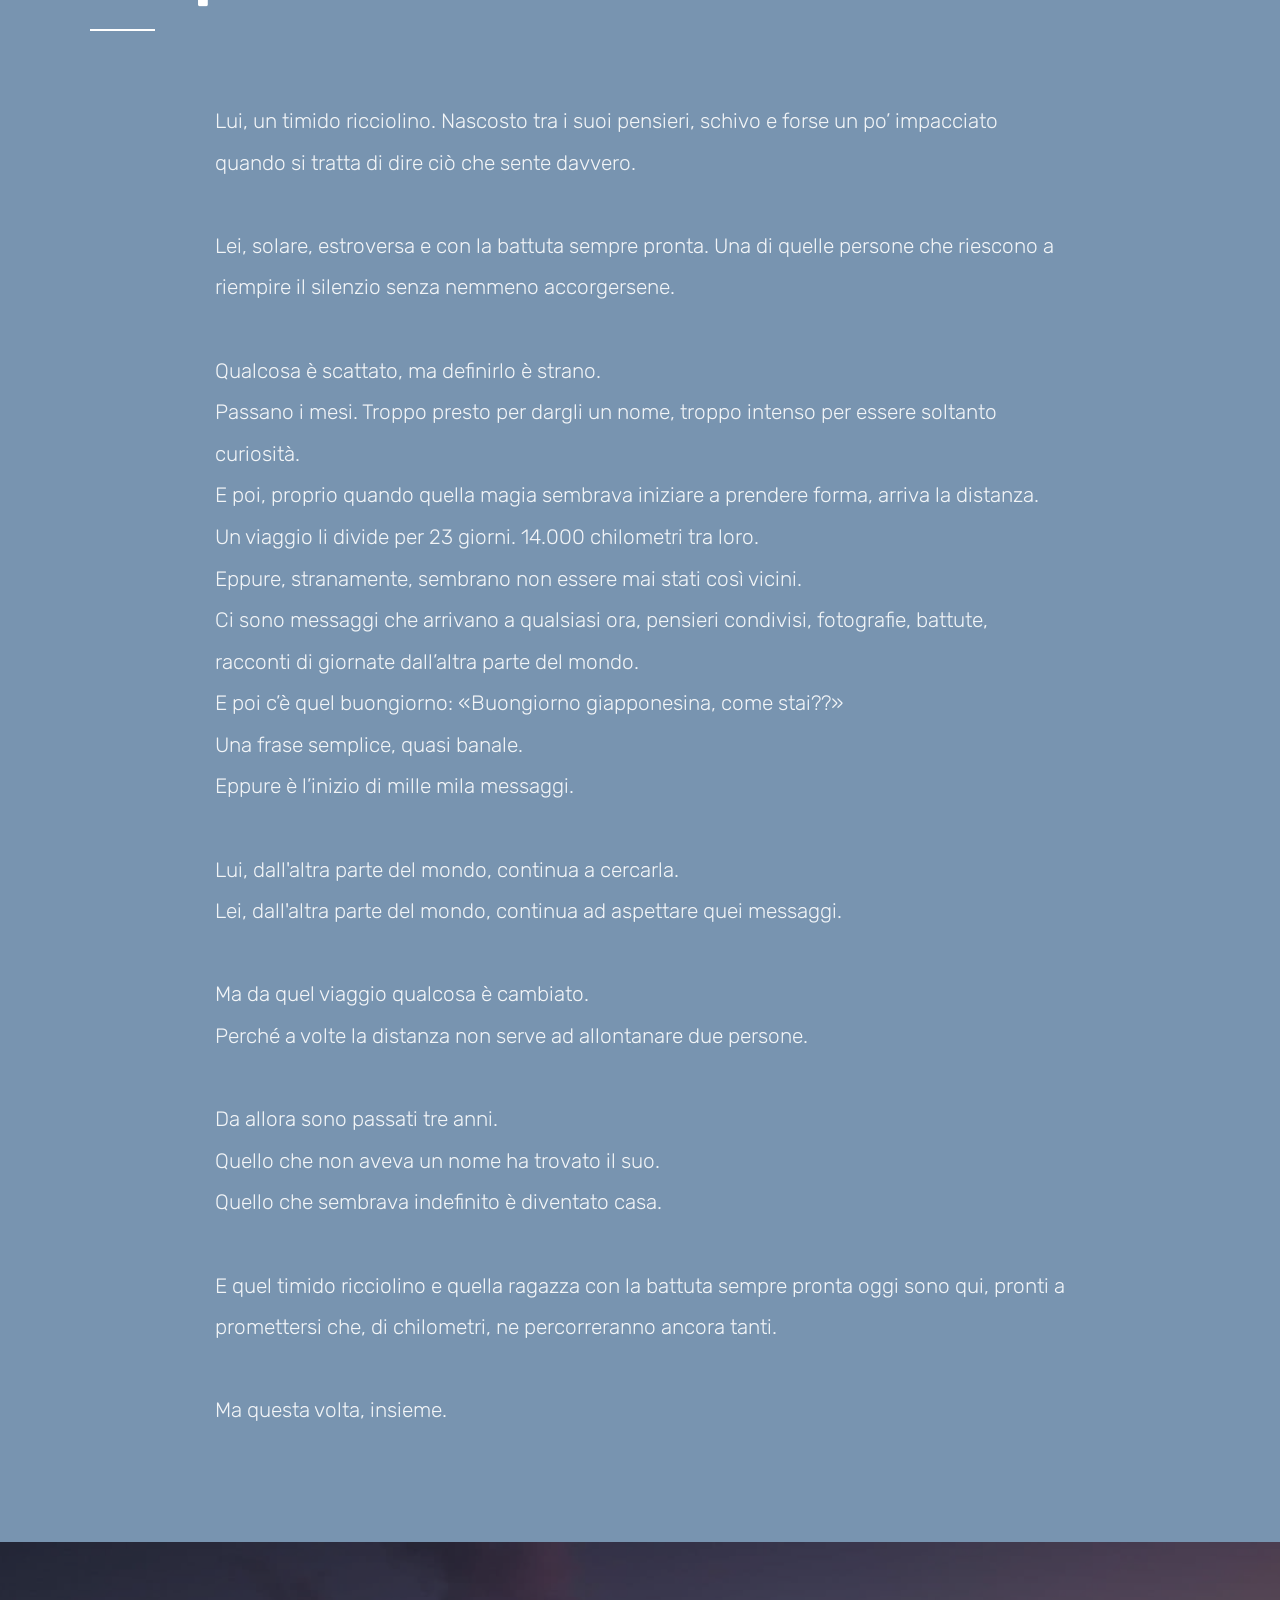
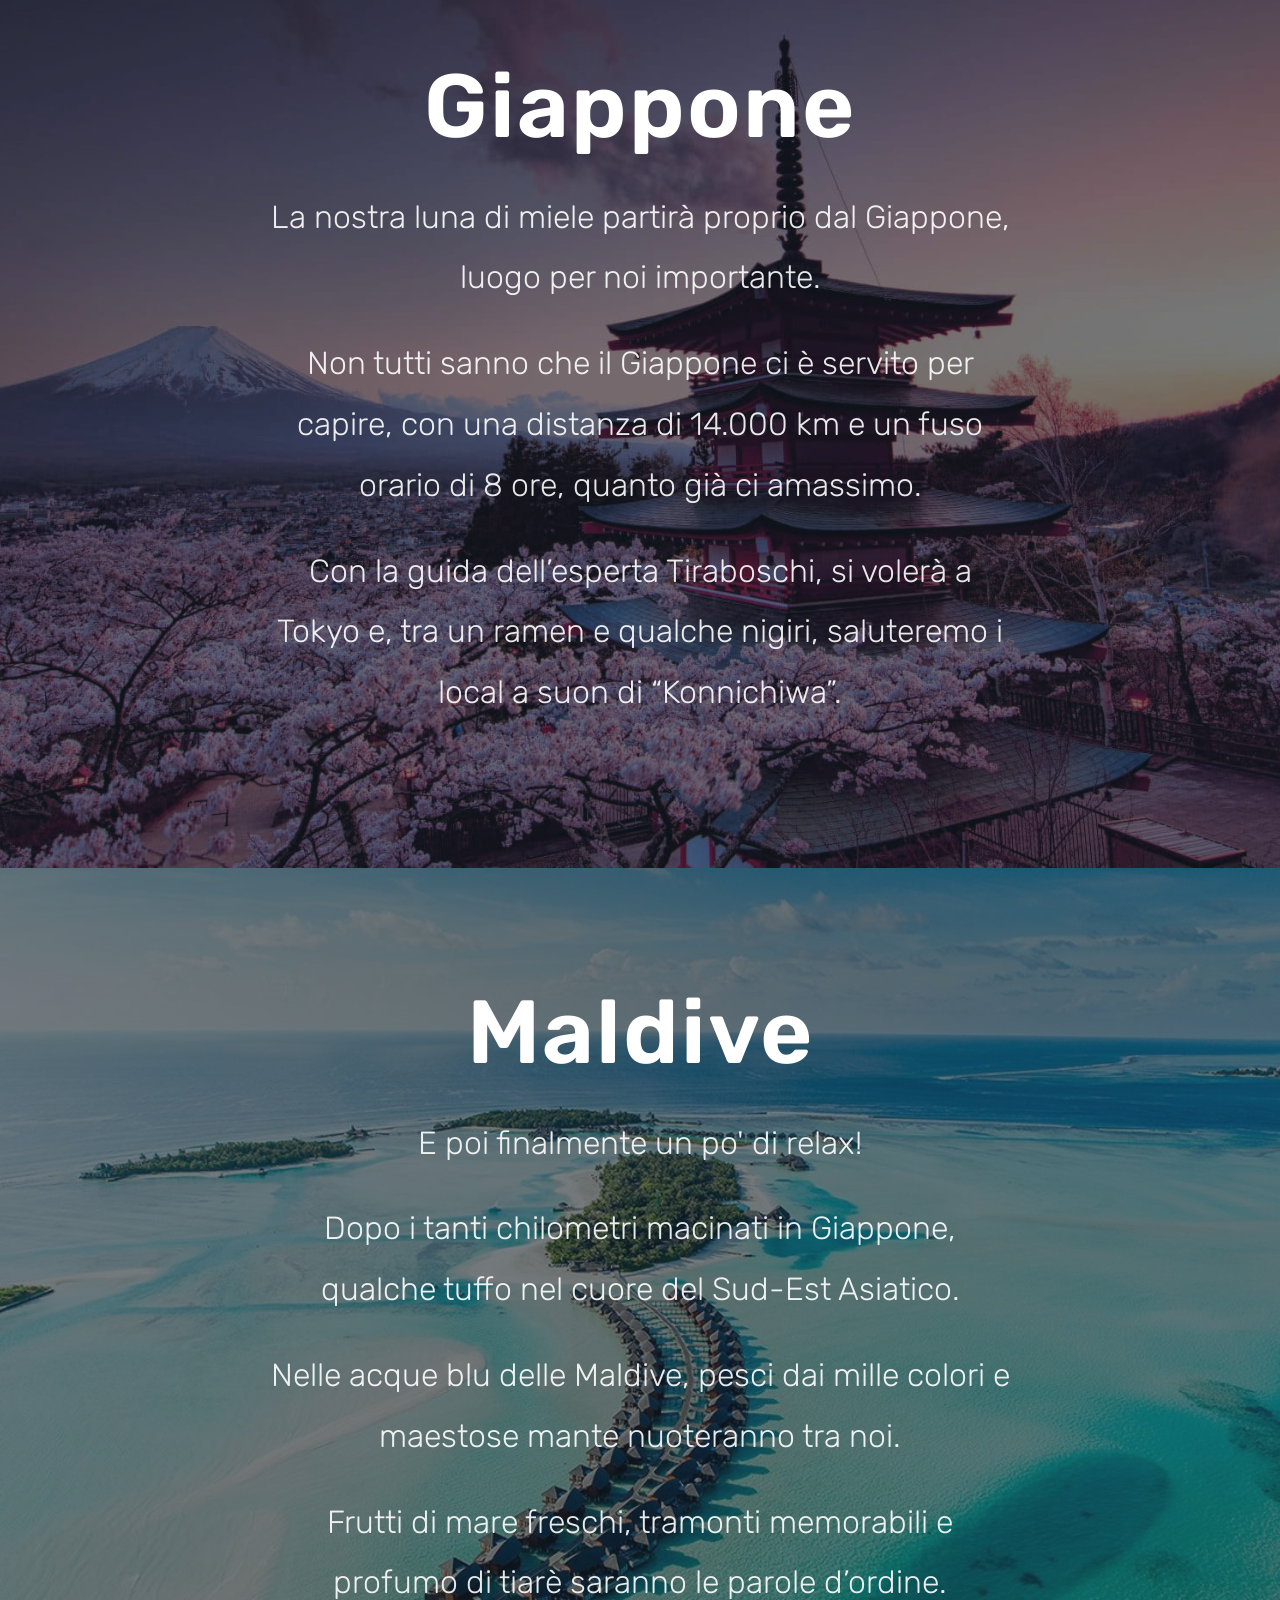
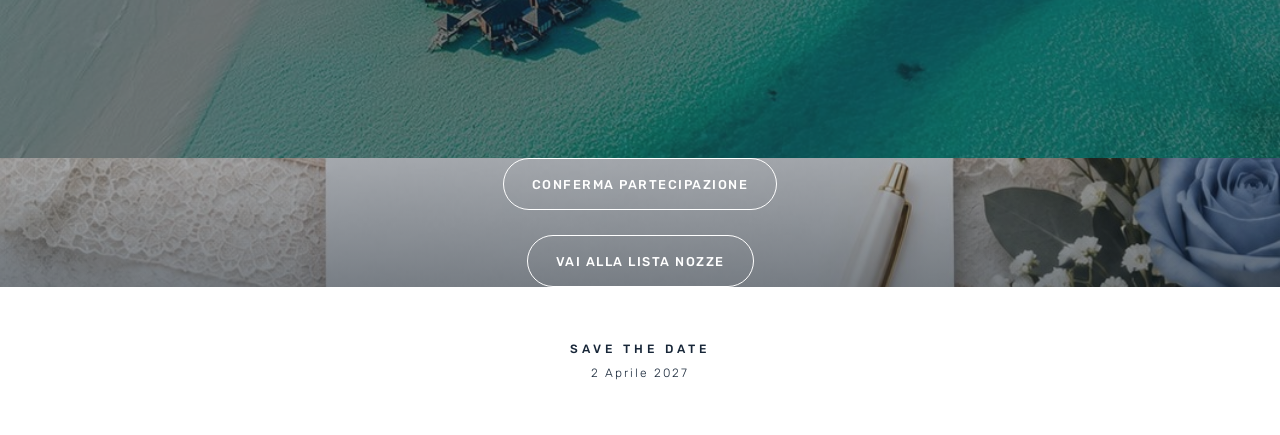
==== commit 2906d276: "Update index.html" ====
--- a/index.html
+++ b/index.html
@@ -751,7 +751,7 @@
 <!-- ==================================================
      LISTA NOZZE
 =================================================== -->
-<section>
+<section id="lista">
 <div class="registry-buttons">
 
     <a
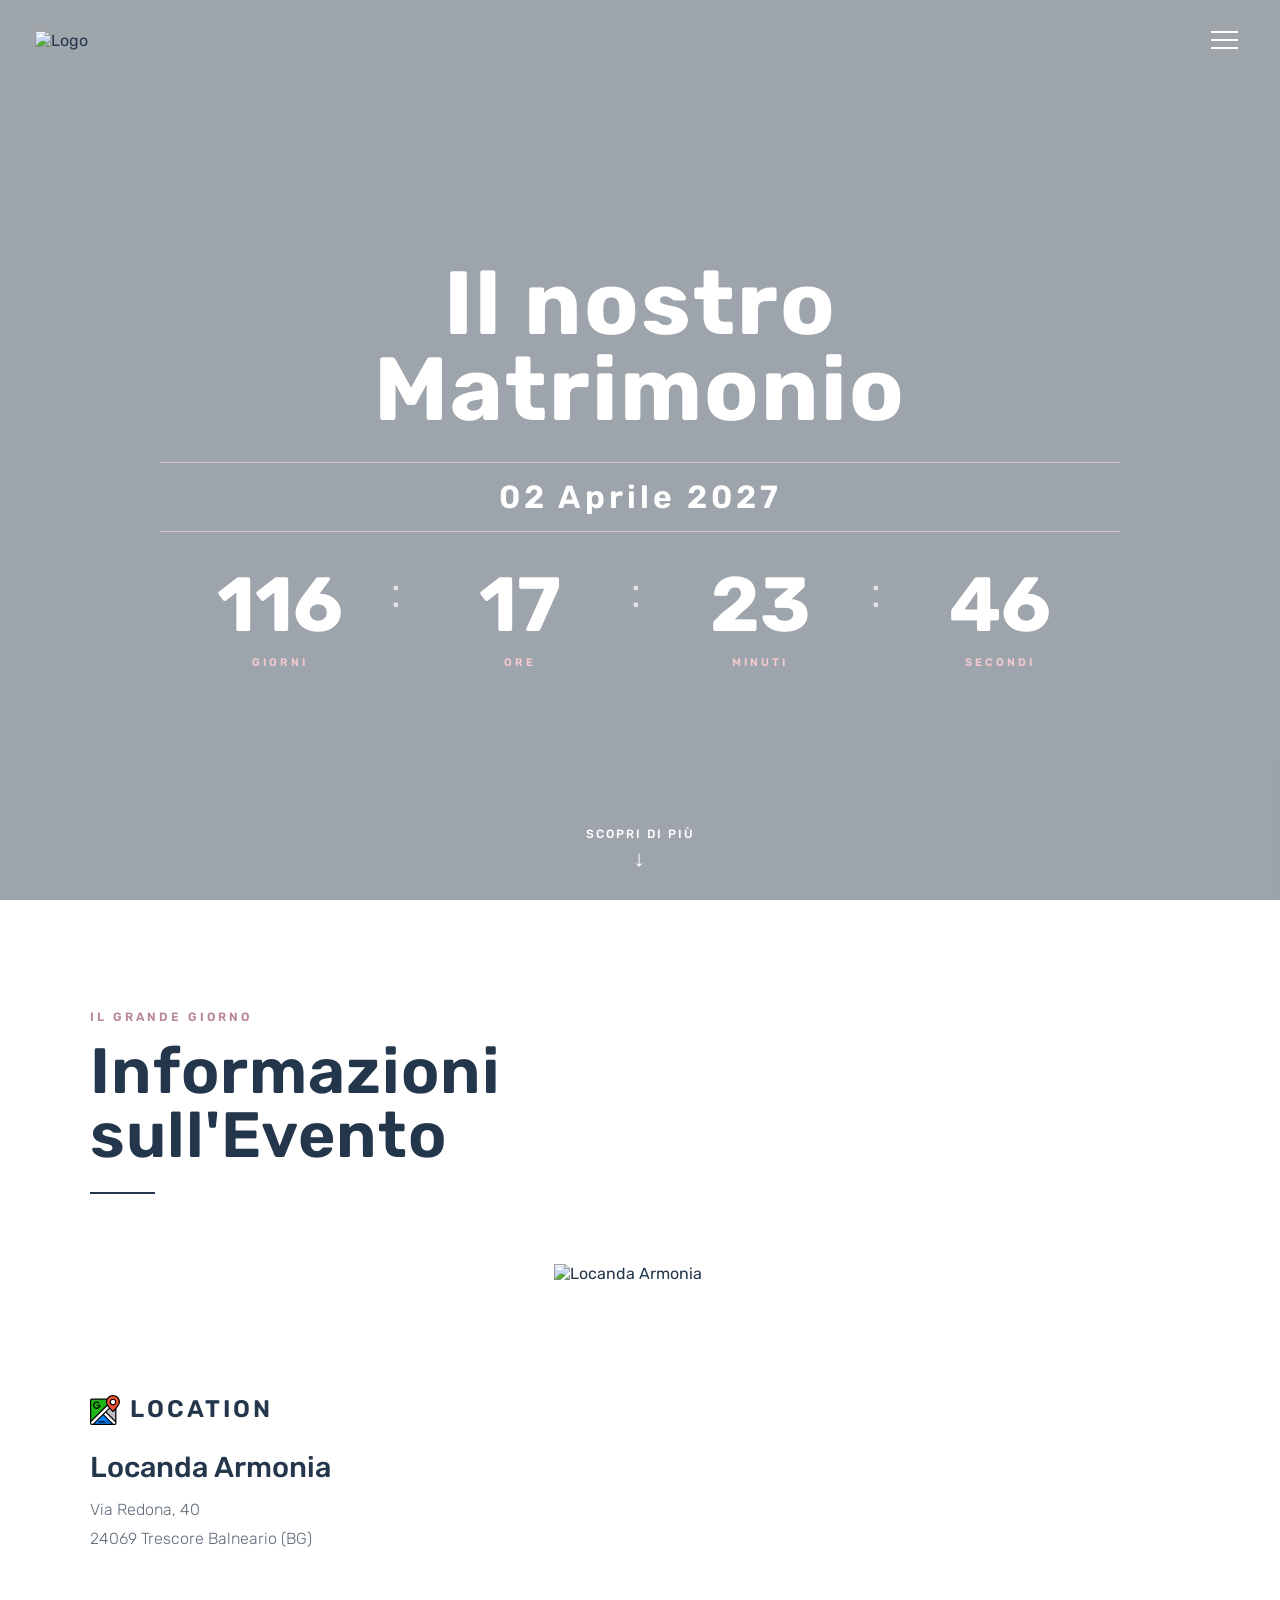
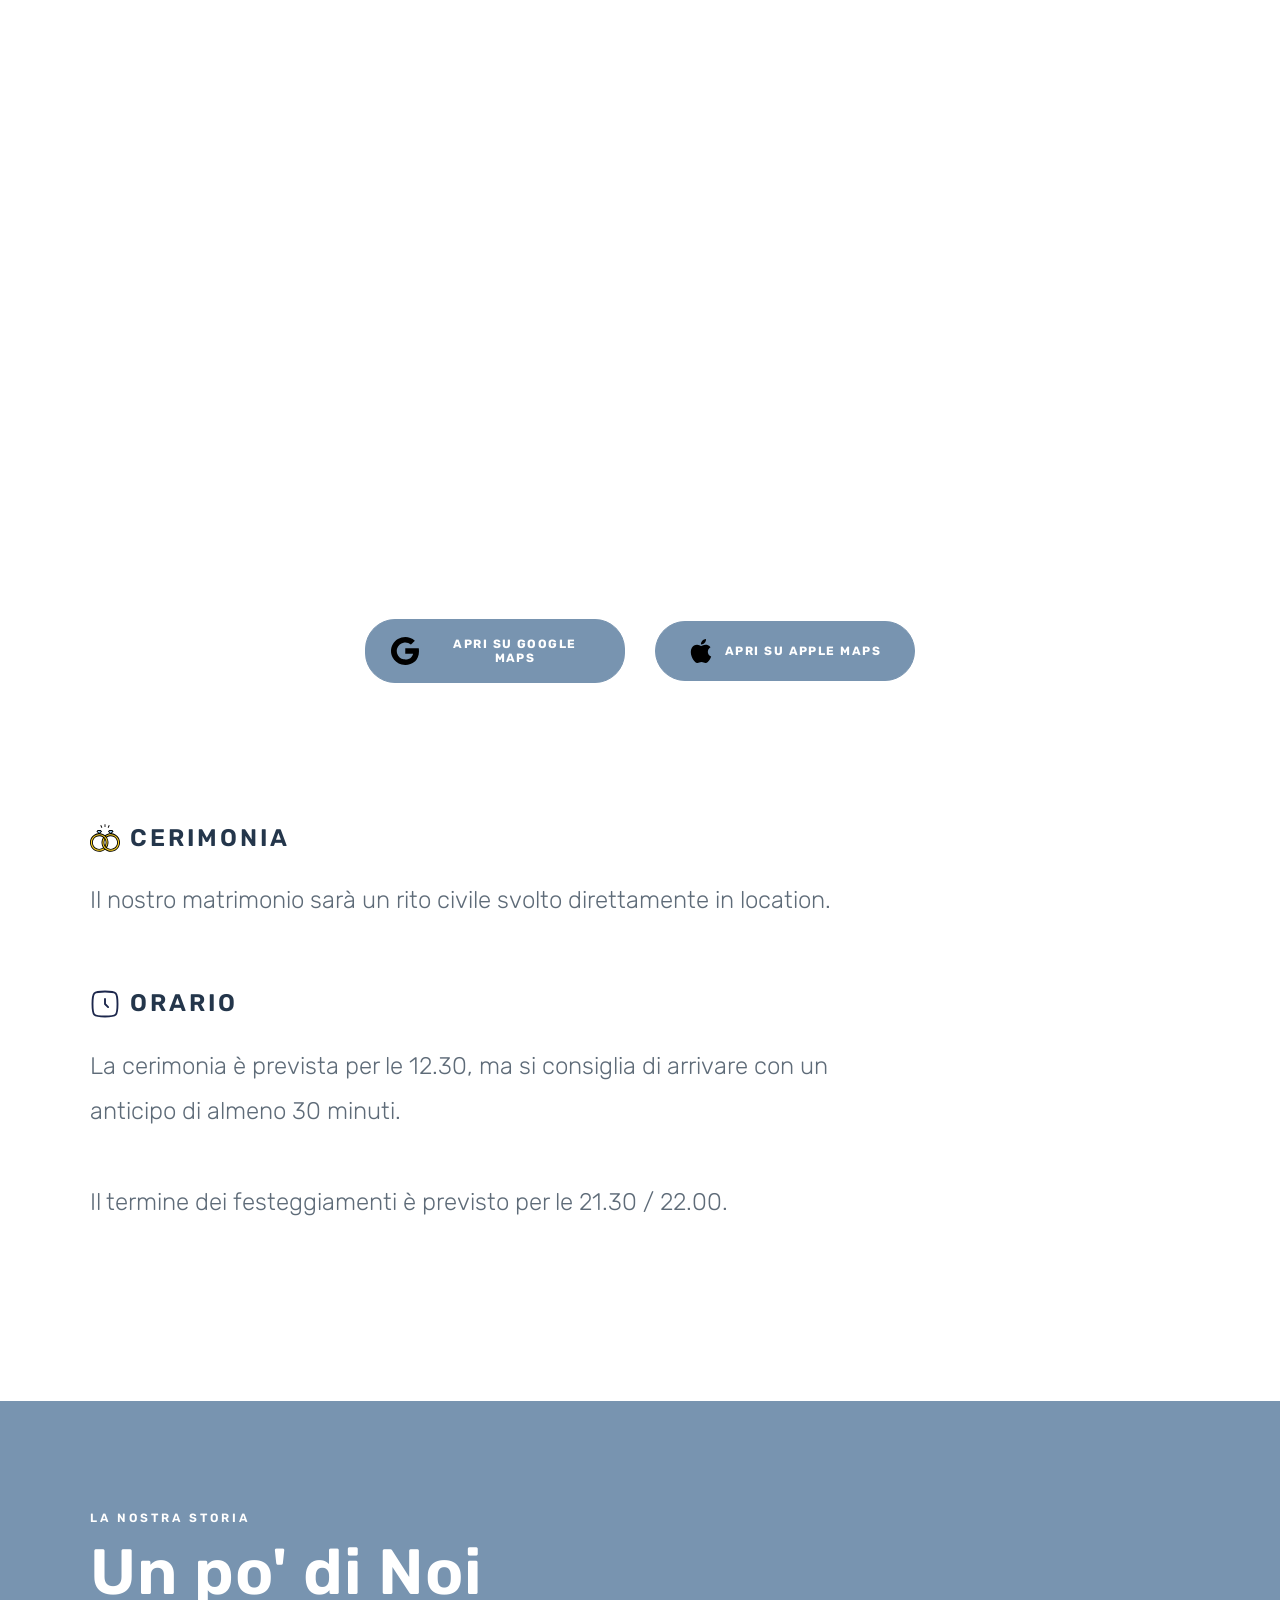
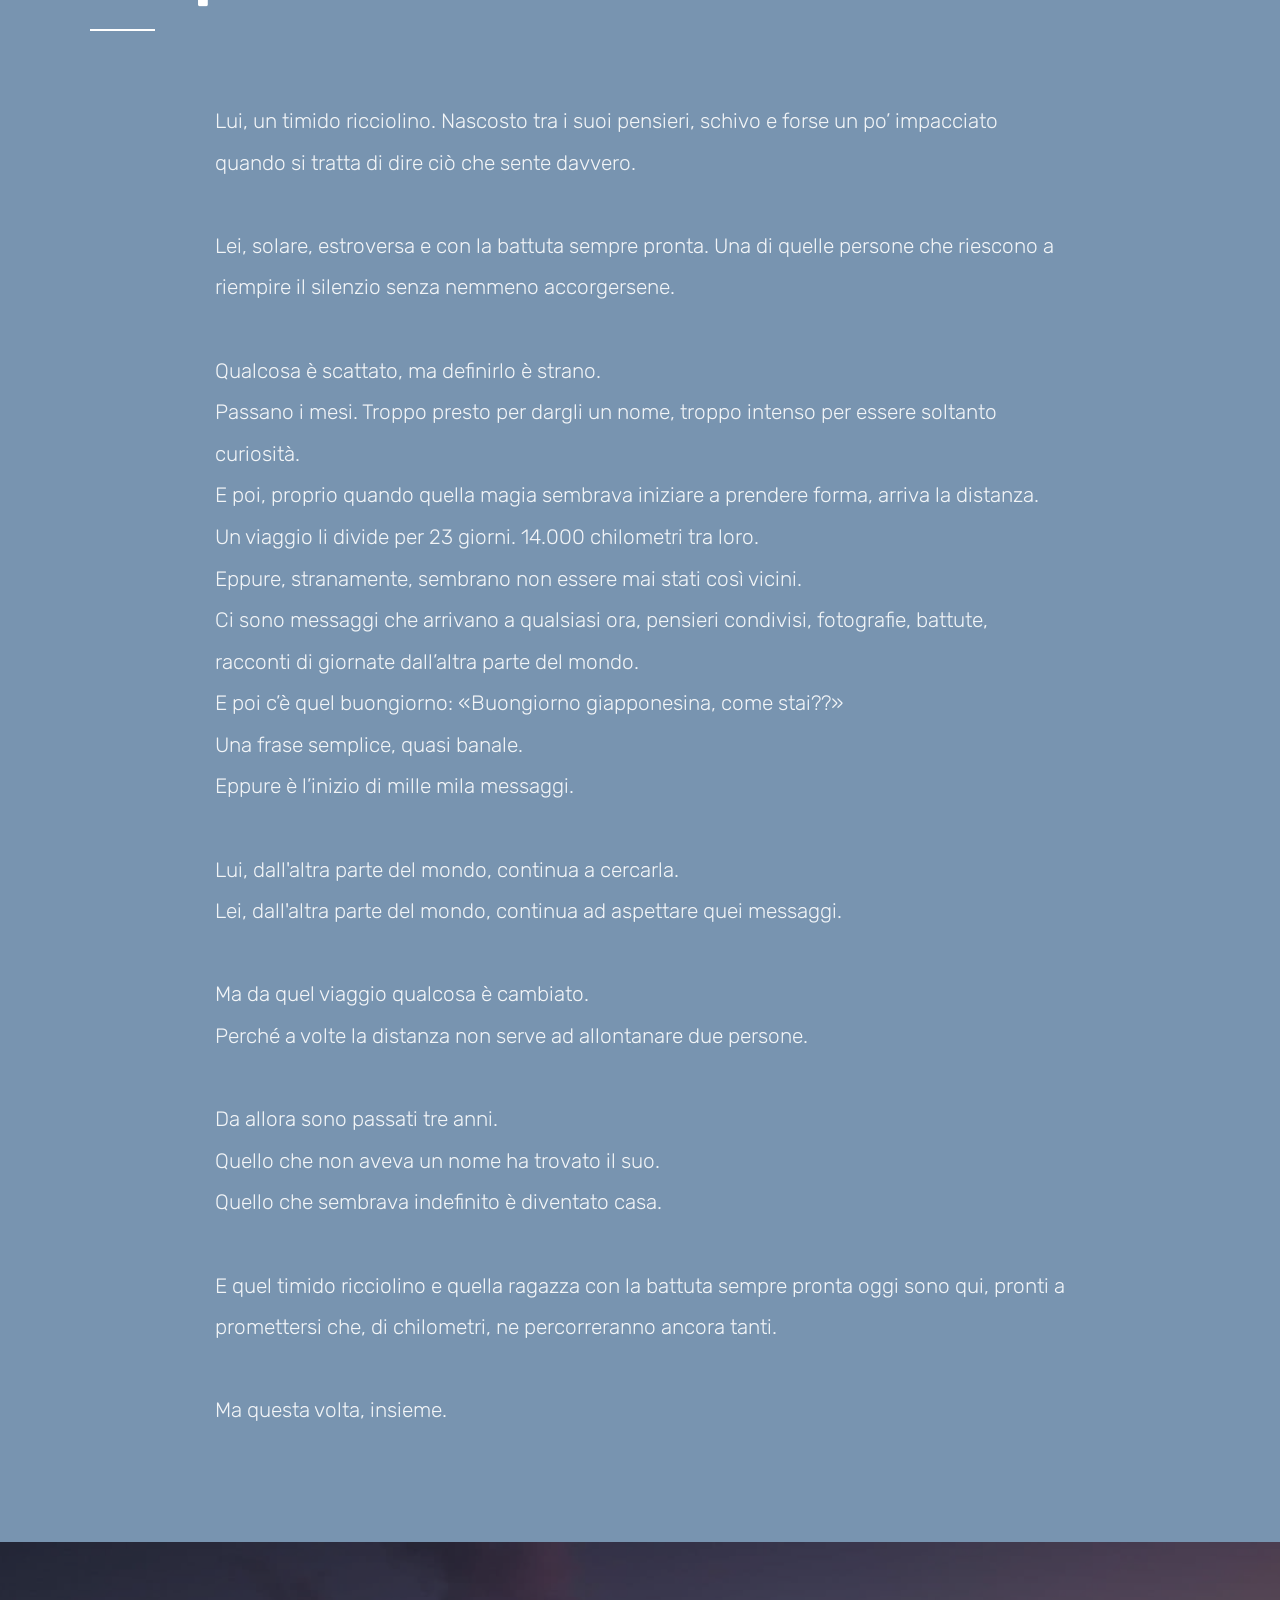
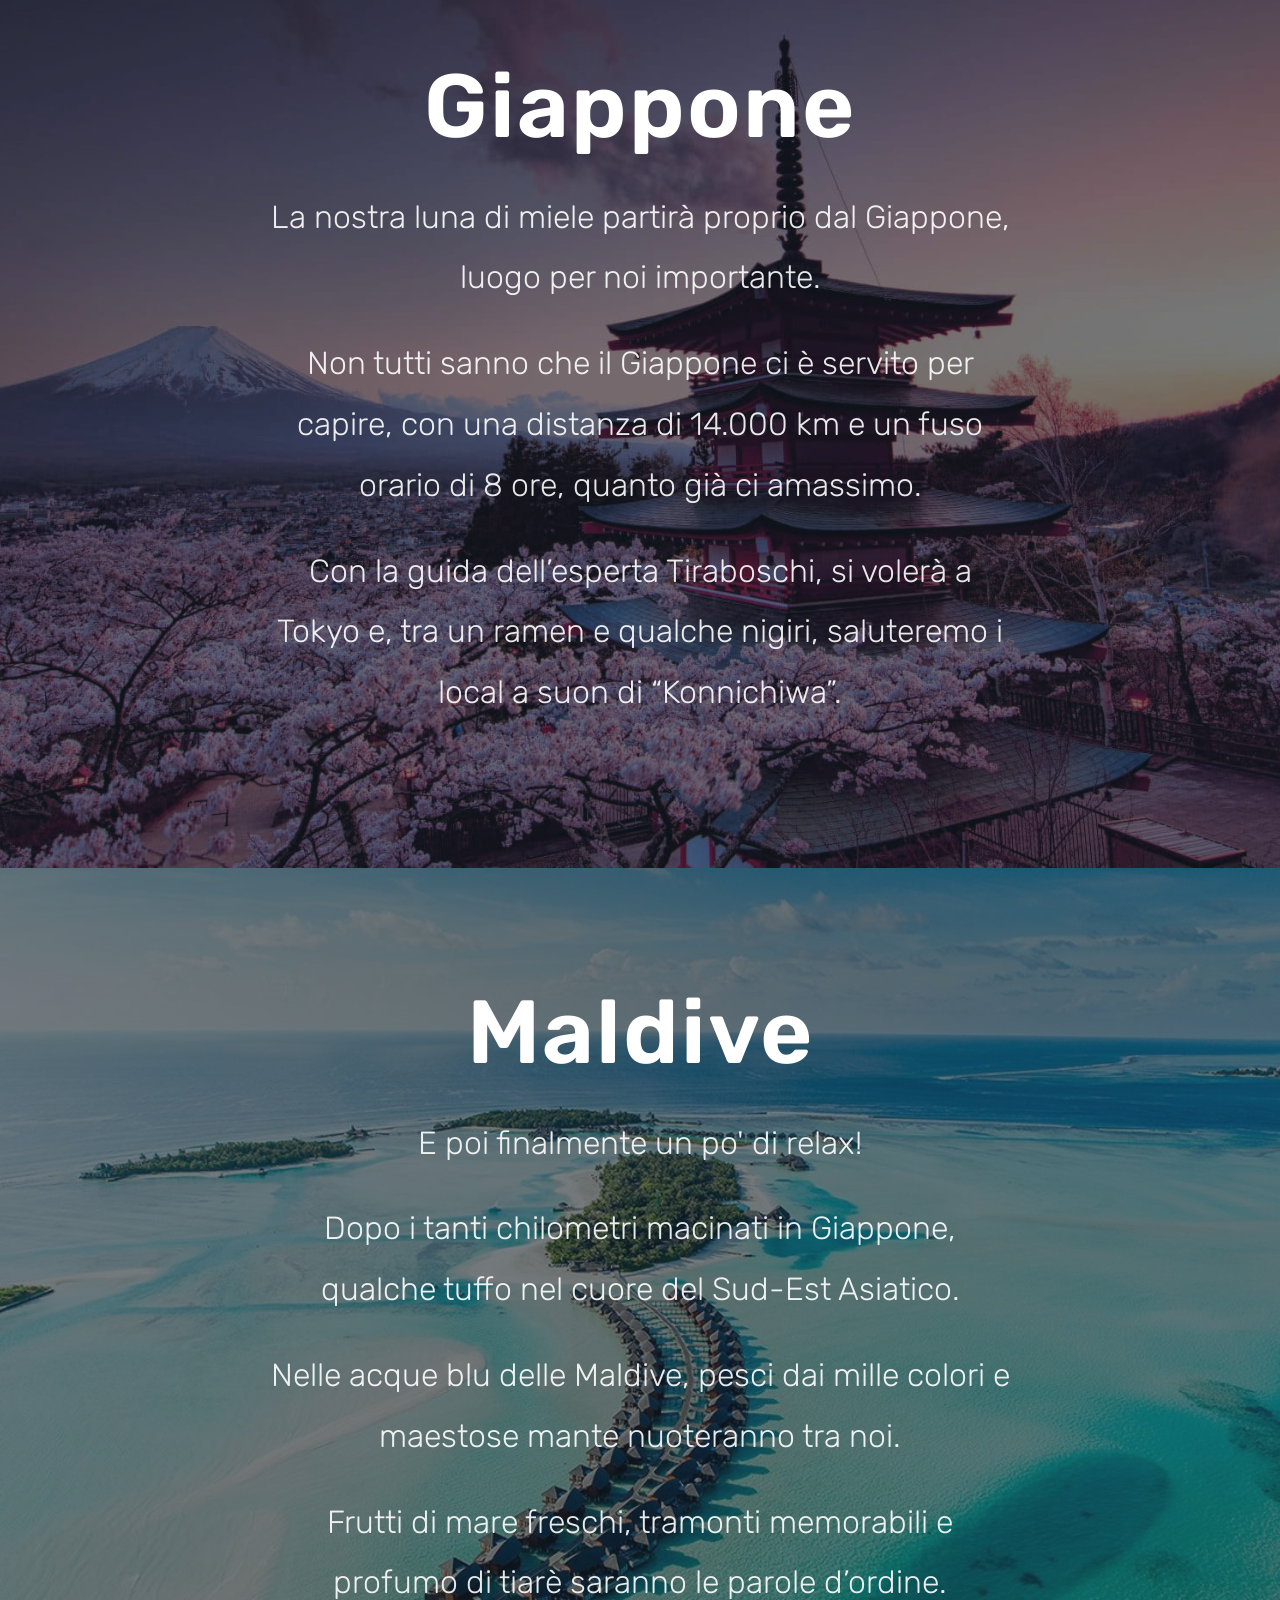
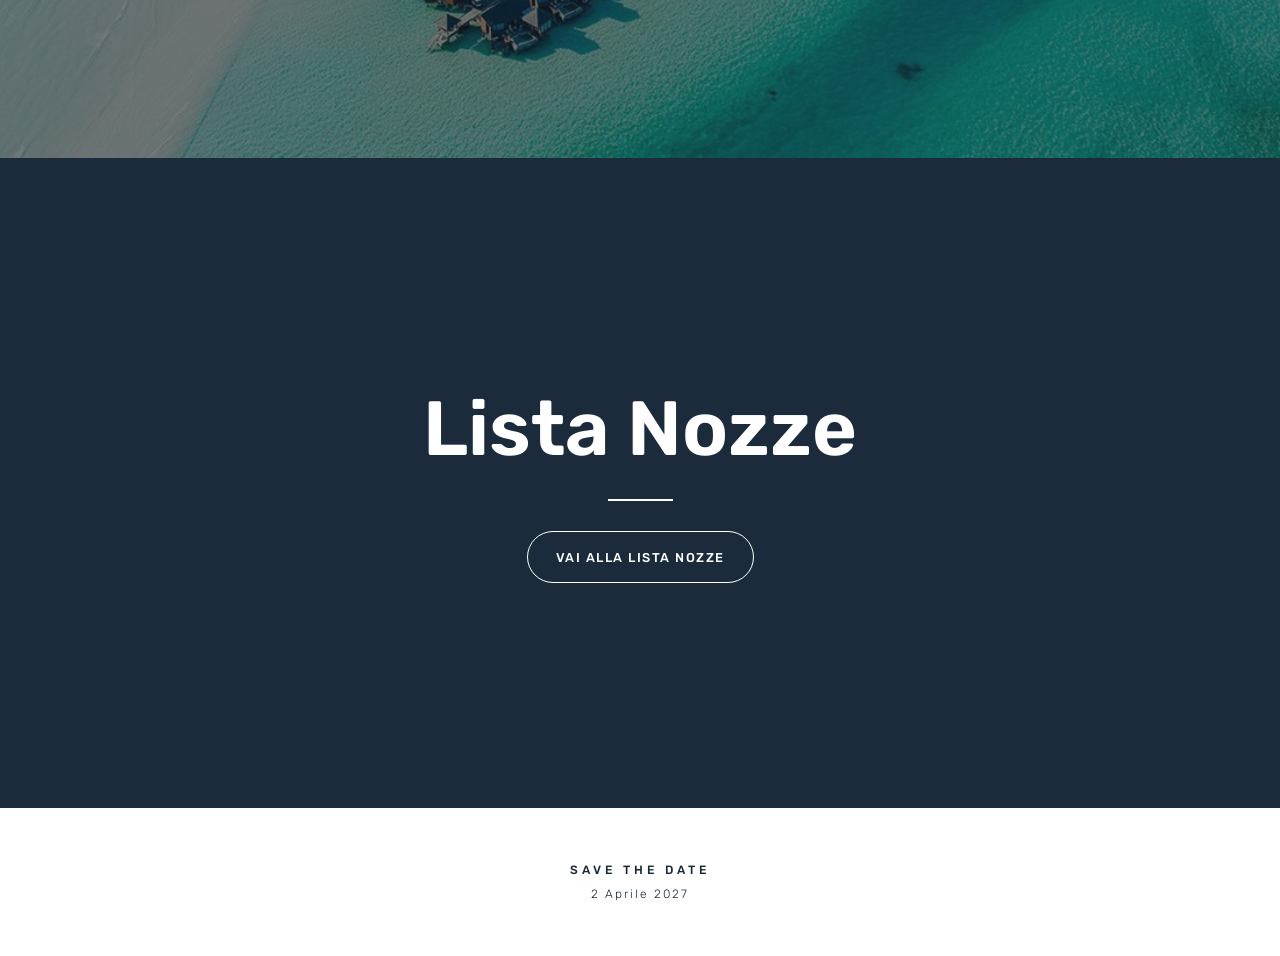
==== commit 5a224fd5: "Update index.html" ====
--- a/index.html
+++ b/index.html
@@ -748,32 +748,47 @@
 
         </section>
 
-<!-- ==================================================
-     LISTA NOZZE
-=================================================== -->
-<section id="lista">
-<div class="registry-buttons">
-
-    <a
-        href="https://forms.gle/zm83SMtx2RDKVKY6A"
-        class="button-light"
-        target="_blank"
-        rel="noopener noreferrer">
-
-        Conferma partecipazione
-
-    </a>
-
-    <a
-        href="lista_nozze.html"
-        class="button-light">
-
-        Vai alla Lista Nozze
-
-    </a>
-
-</div>
-</section>
+
+        <section
+            id="lista"
+            class="section registry-preview section-dark">
+
+
+            <div class="registry-background"></div>
+
+
+            <div class="registry-overlay"></div>
+
+
+            <div class="container registry-content reveal">
+
+                <h2>
+                    Lista Nozze
+                </h2>
+
+
+                <div class="white-line"></div>
+
+
+                <a
+                    href="lista_nozze.html"
+                    class="button-light">
+
+                    Vai alla Lista Nozze
+
+                </a>
+
+
+            </div>
+
+
+        </section>
+
+
+    </main>
+
+
+
     <!-- ==================================================
          FOOTER
     =================================================== -->
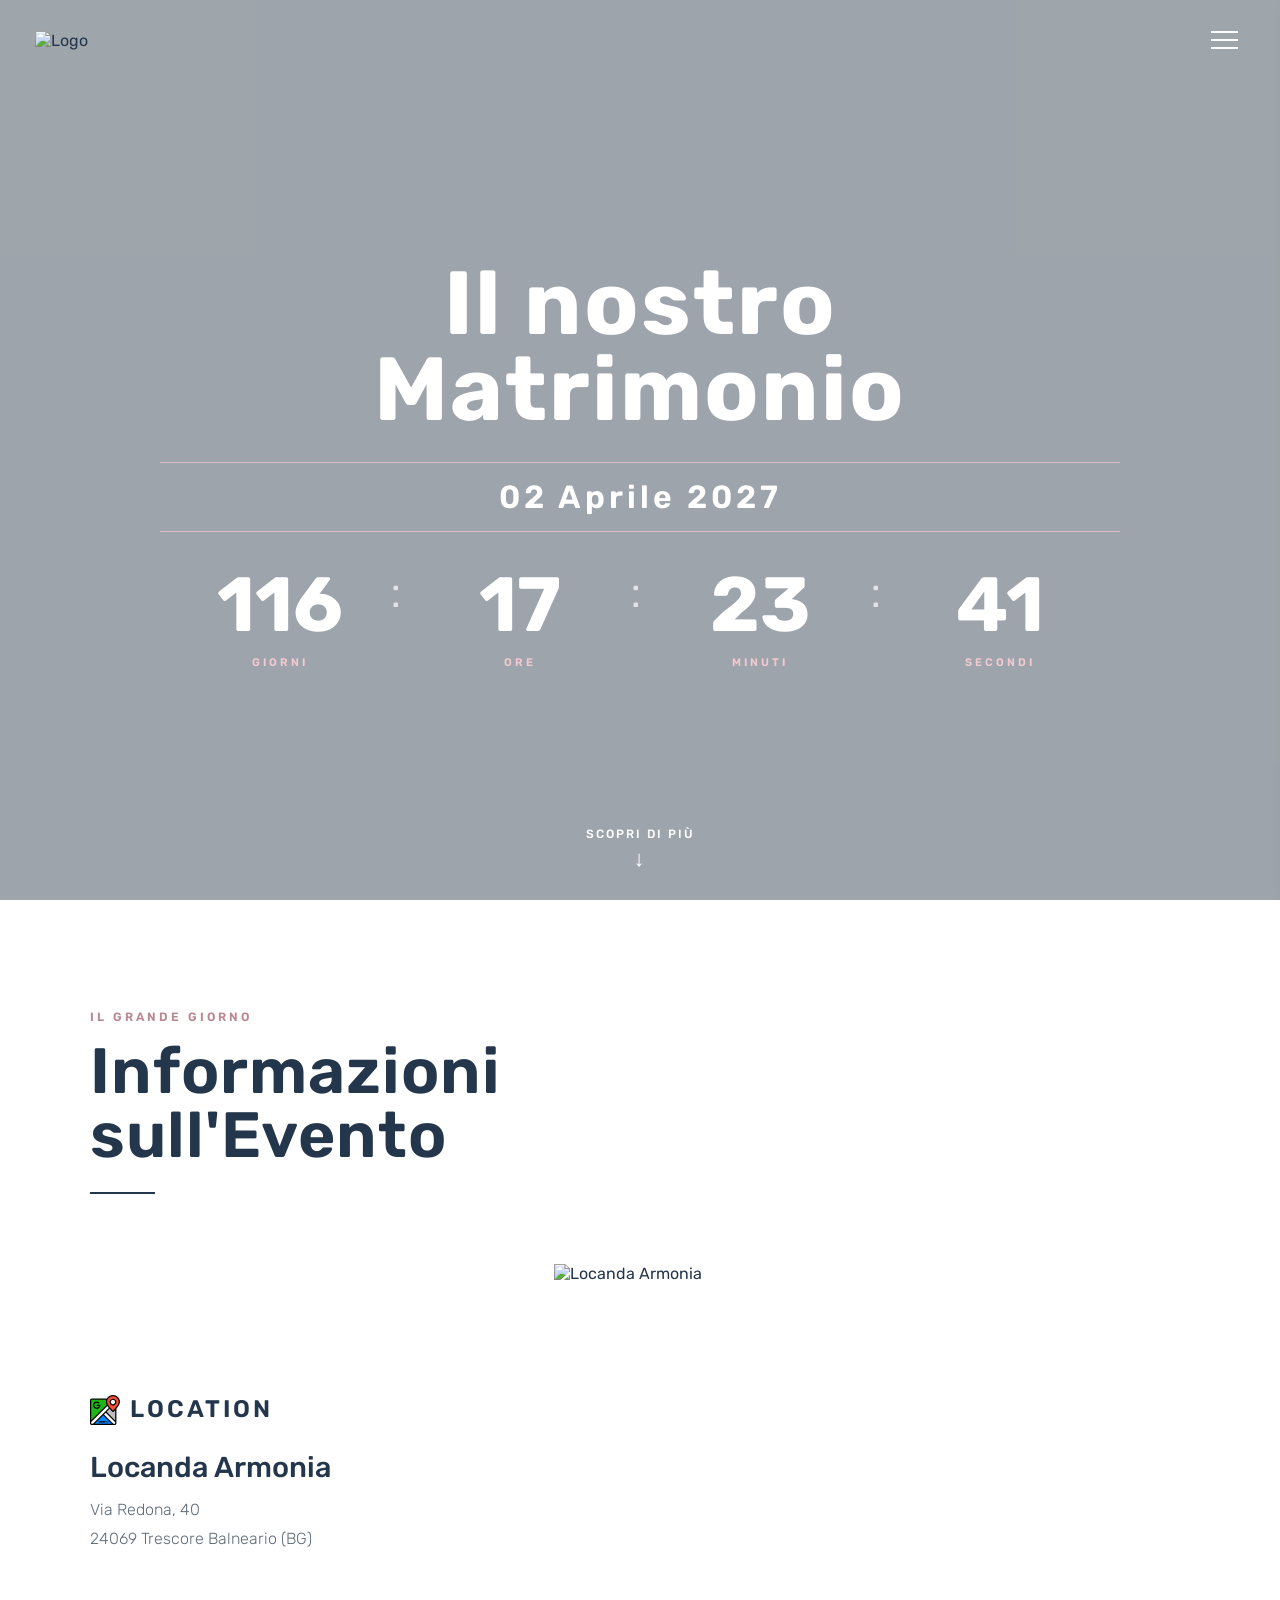
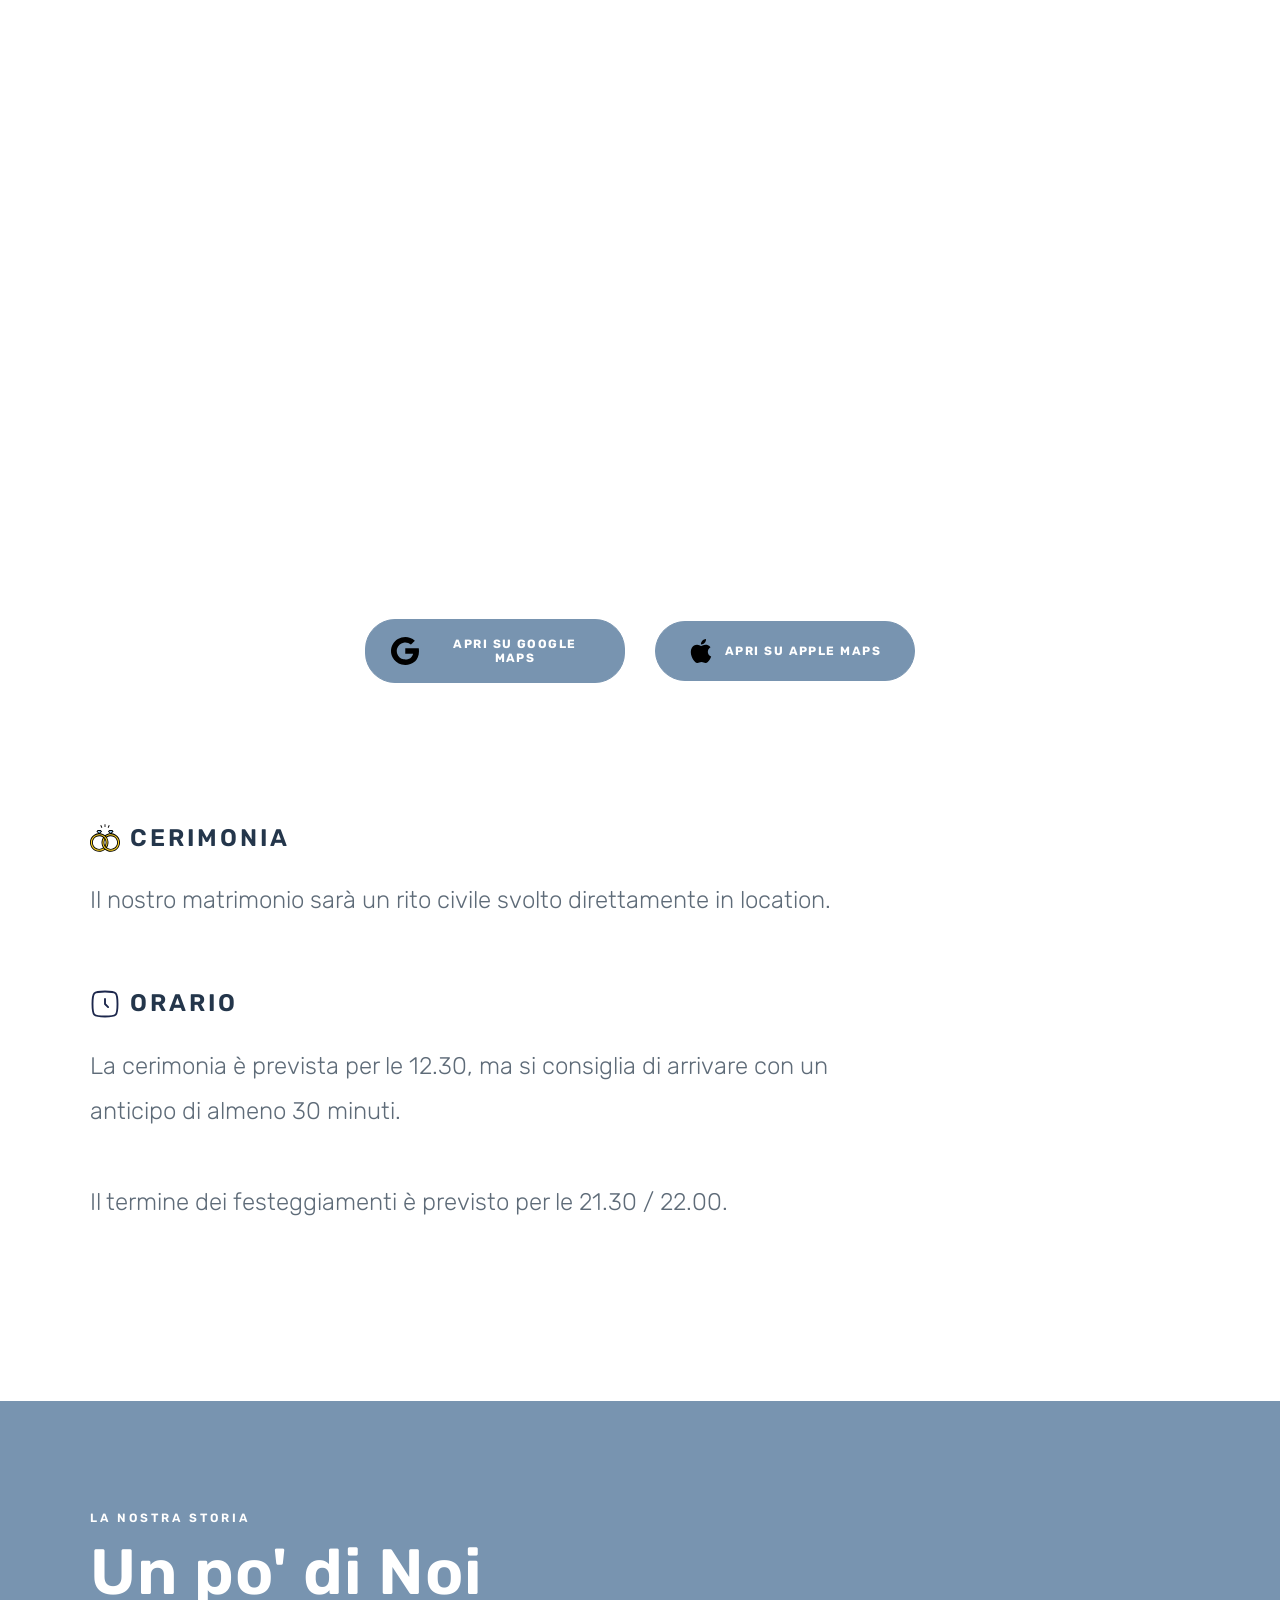
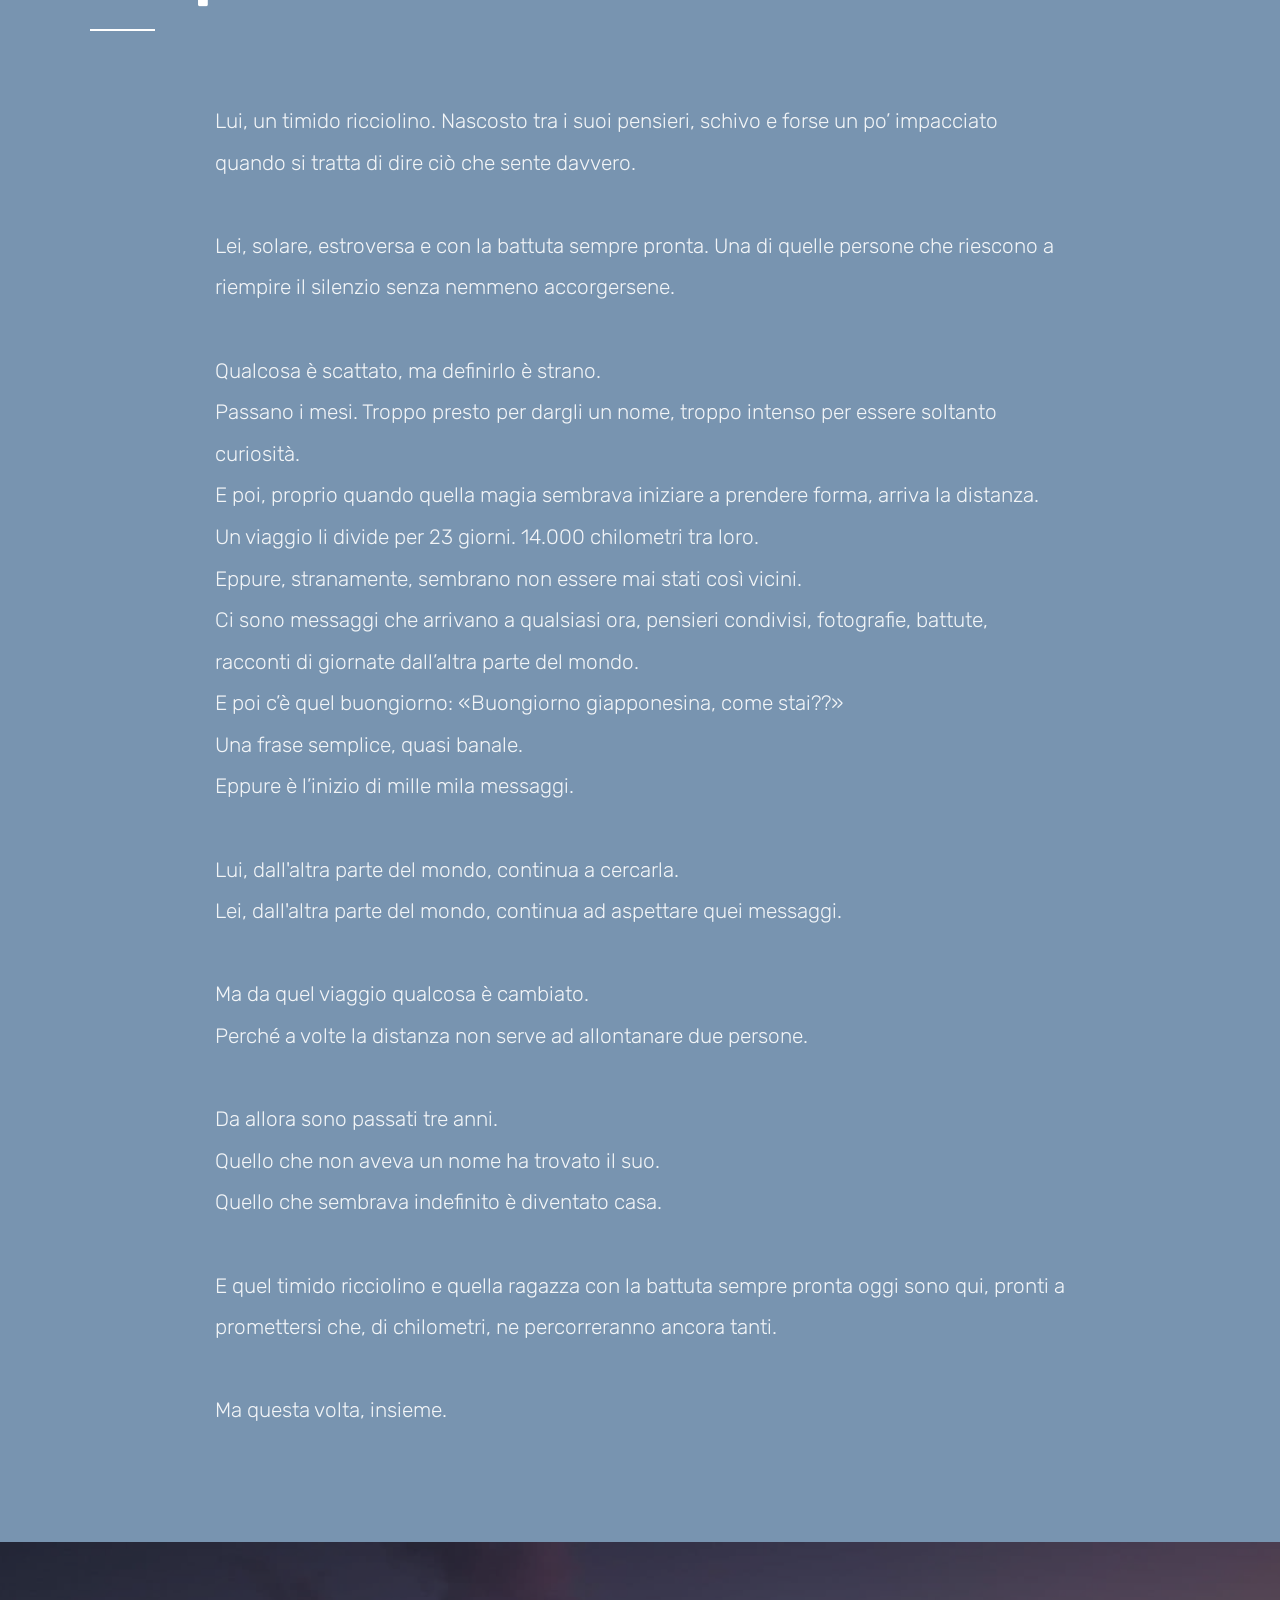
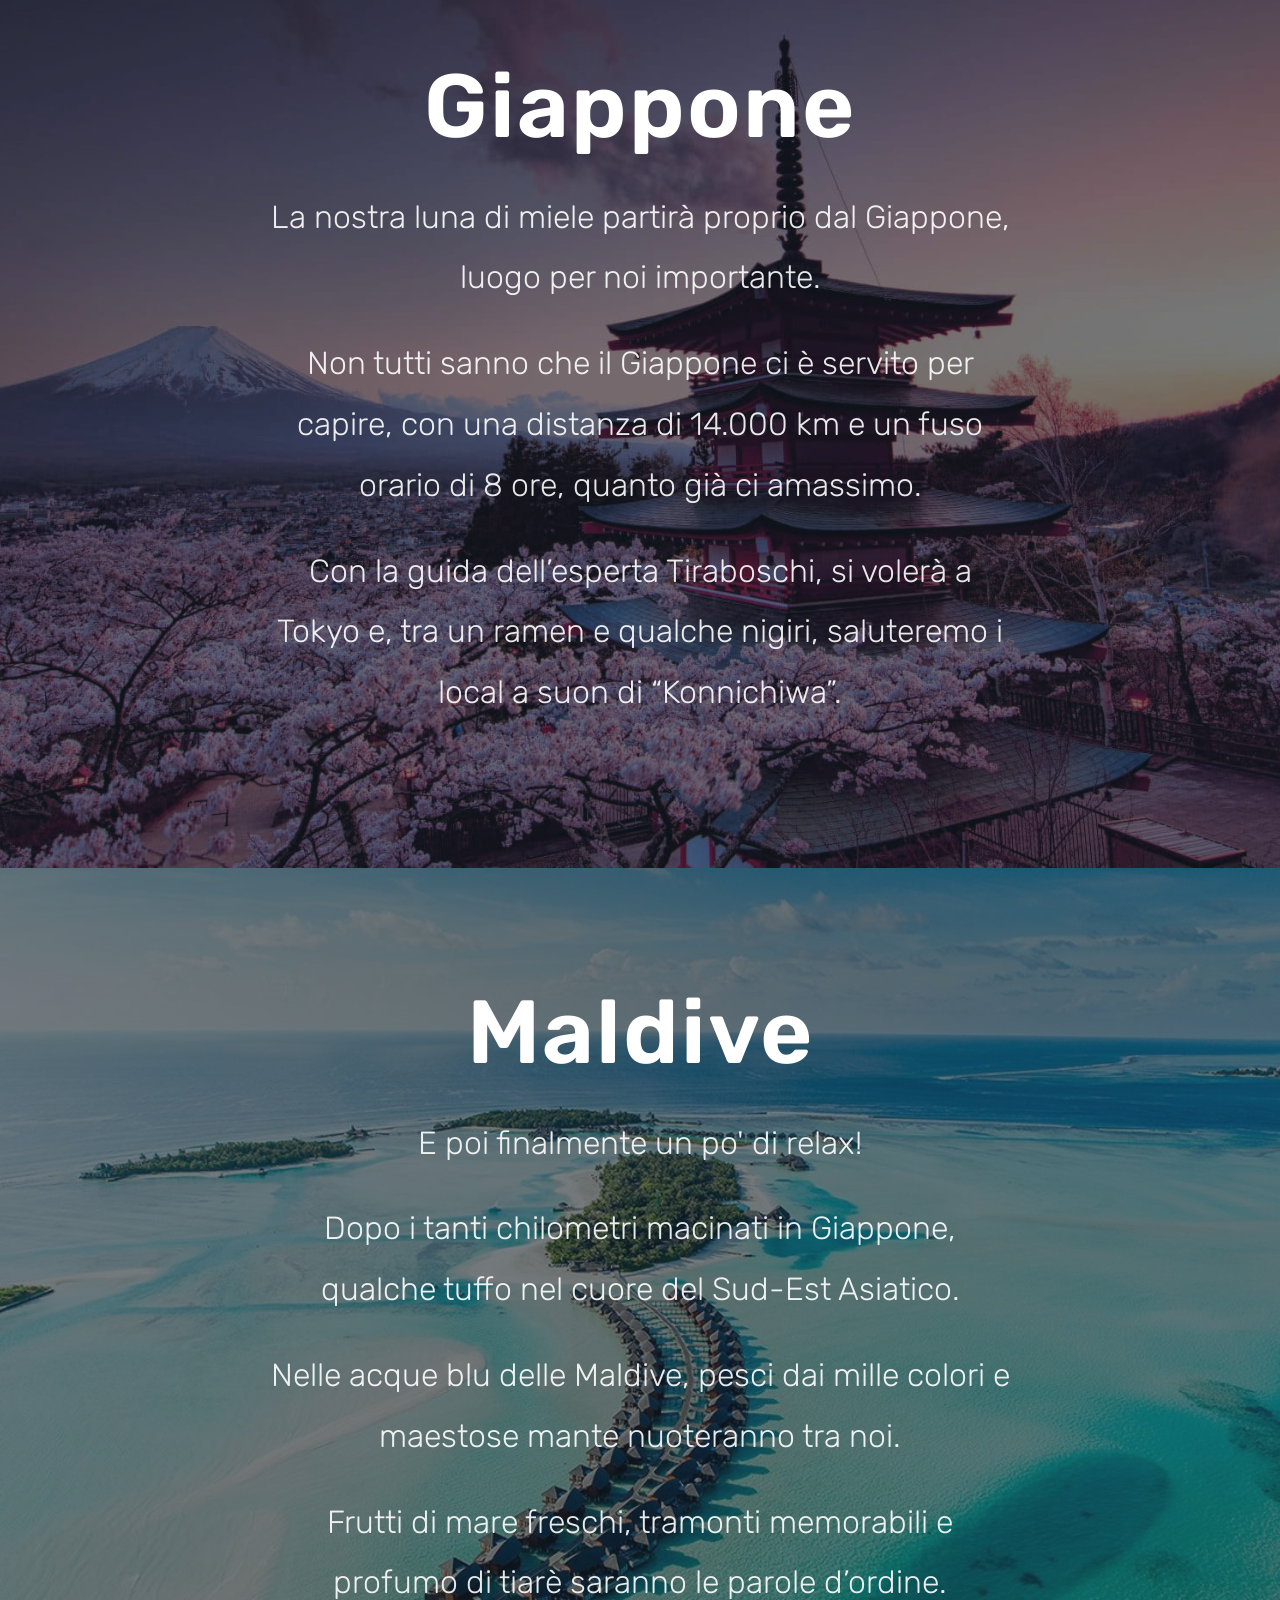
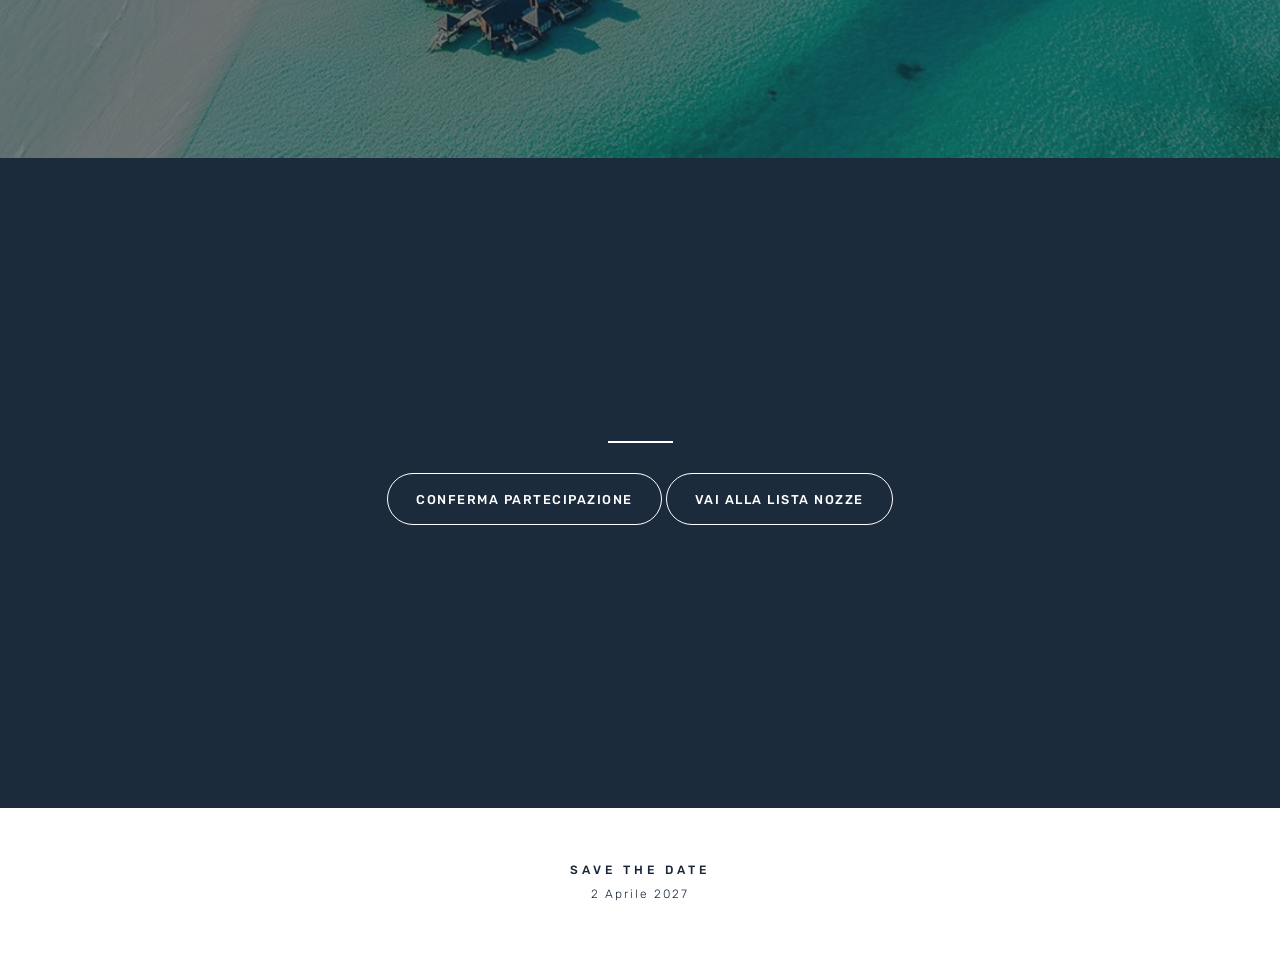
==== commit 84aa2fc7: "Update index.html" ====
--- a/index.html
+++ b/index.html
@@ -749,44 +749,45 @@
         </section>
 
 
-        <section
-            id="lista"
-            class="section registry-preview section-dark">
-
-
-            <div class="registry-background"></div>
-
-
-            <div class="registry-overlay"></div>
-
-
-            <div class="container registry-content reveal">
-
-                <h2>
-                    Lista Nozze
-                </h2>
-
-
-                <div class="white-line"></div>
-
-
-                <a
-                    href="lista_nozze.html"
-                    class="button-light">
-
-                    Vai alla Lista Nozze
-
-                </a>
-
-
-            </div>
-
-
-        </section>
-
-
-    </main>
-
+<!-- ==================================================
+     LISTA NOZZE
+=================================================== -->
+
+<section
+    id="lista"
+    class="section registry-preview section-dark">
+
+    <div class="registry-background"></div>
+
+    <div class="registry-overlay"></div>
+
+    <div class="container registry-content reveal">
+
+        <div class="white-line"></div>
+
+        <!-- CONFERMA PARTECIPAZIONE -->
+        <a
+            href="https://docs.google.com/forms/d/e/1FAIpQLScUaWfrLrcX49oU6Z1-U94dBiKSVIsLYMX9Lg5V3sE9tU_qzQ/viewform?usp=header"
+            class="button-light"
+            target="_blank"
+            rel="noopener noreferrer">
+
+            Conferma partecipazione
+
+        </a>
+
+        <!-- LISTA NOZZE -->
+        <a
+            href="lista_nozze.html"
+            class="button-light">
+
+            Vai alla Lista Nozze
+
+        </a>
+
+    </div>
+
+</section>
 
 
     <!-- ==================================================
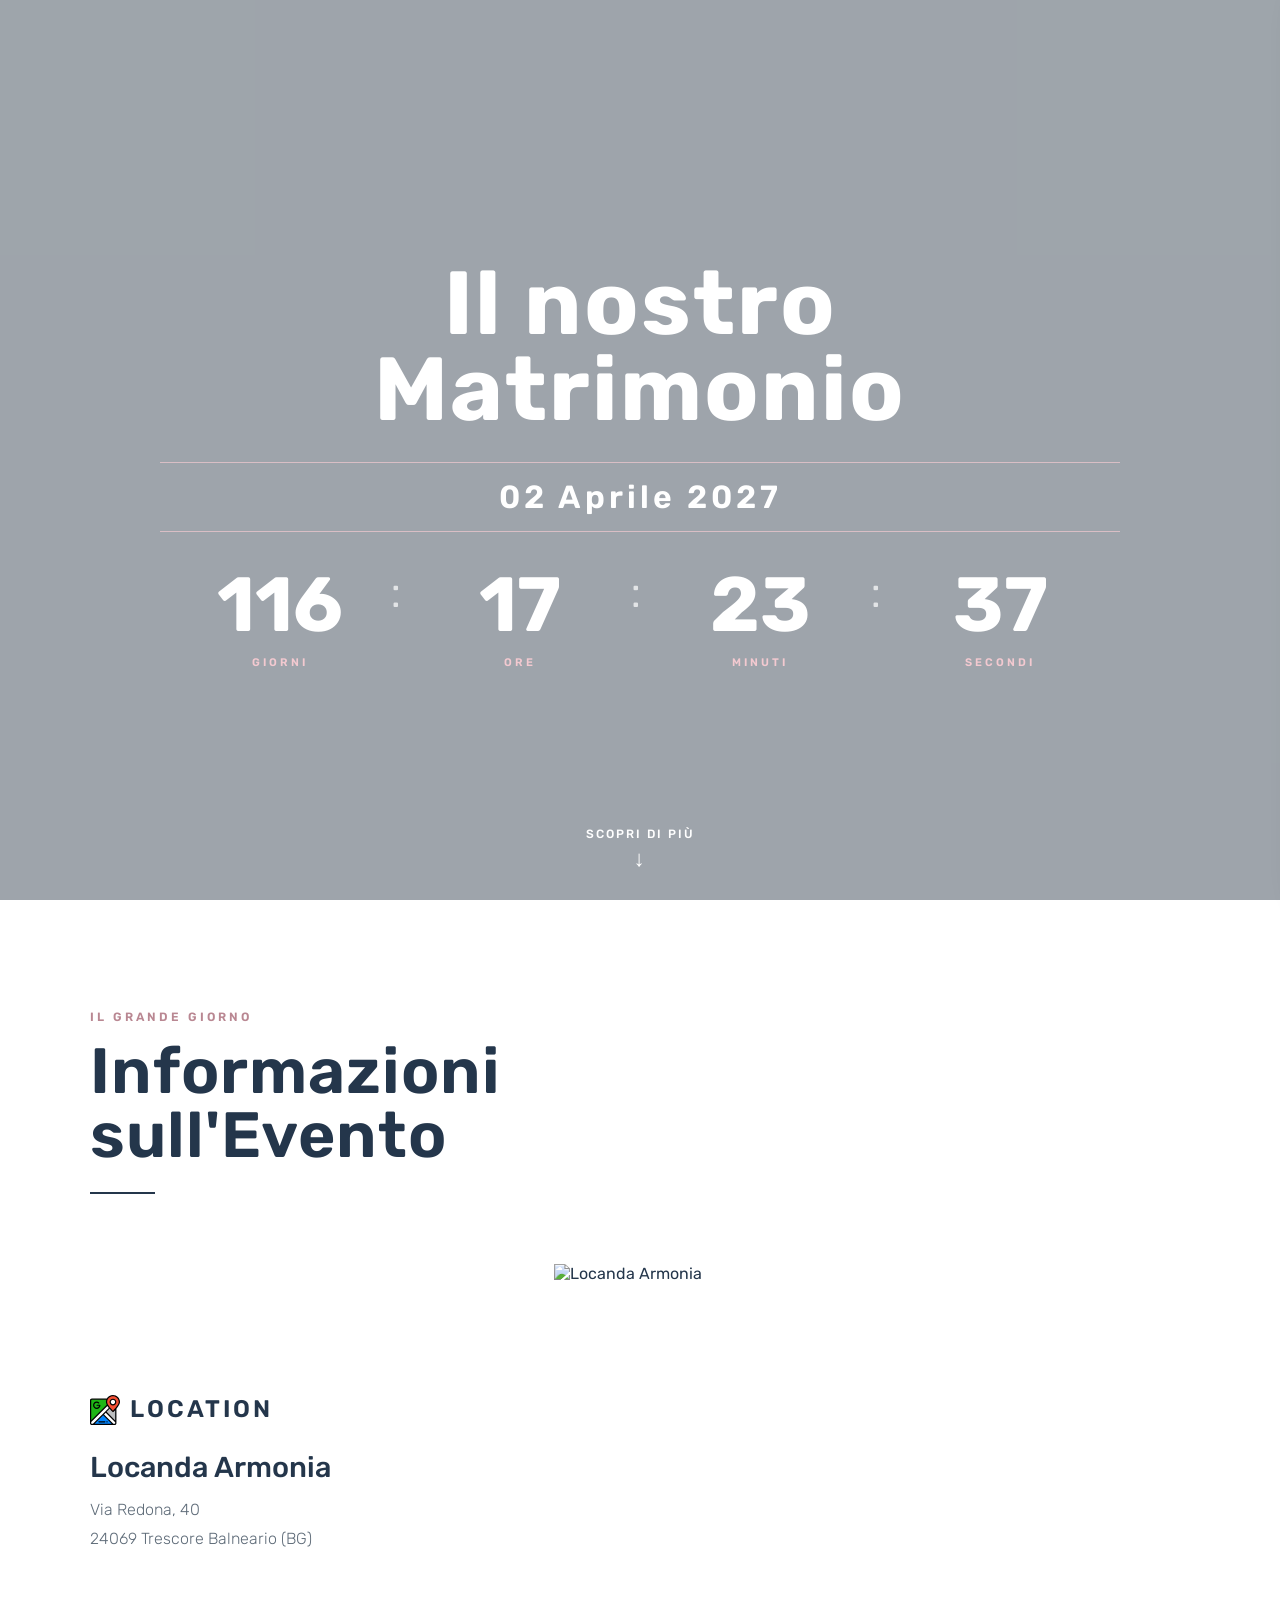
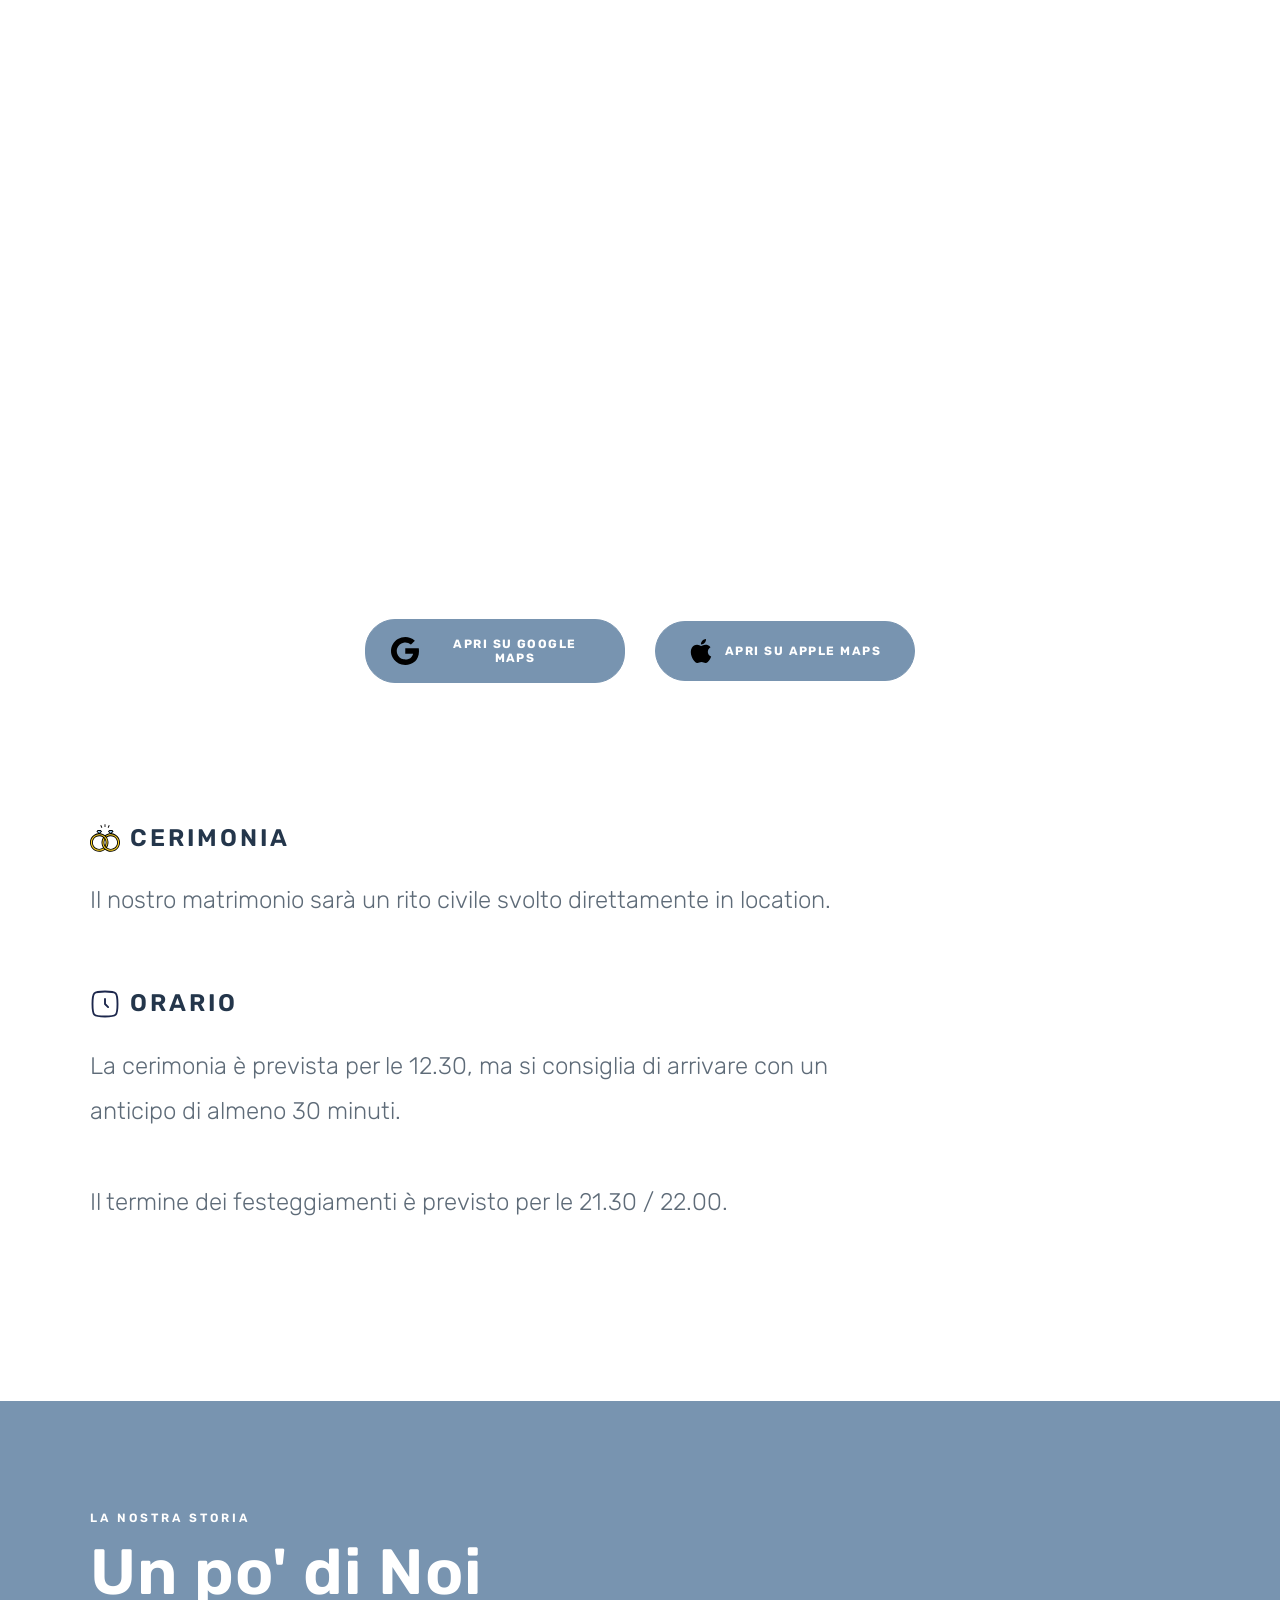
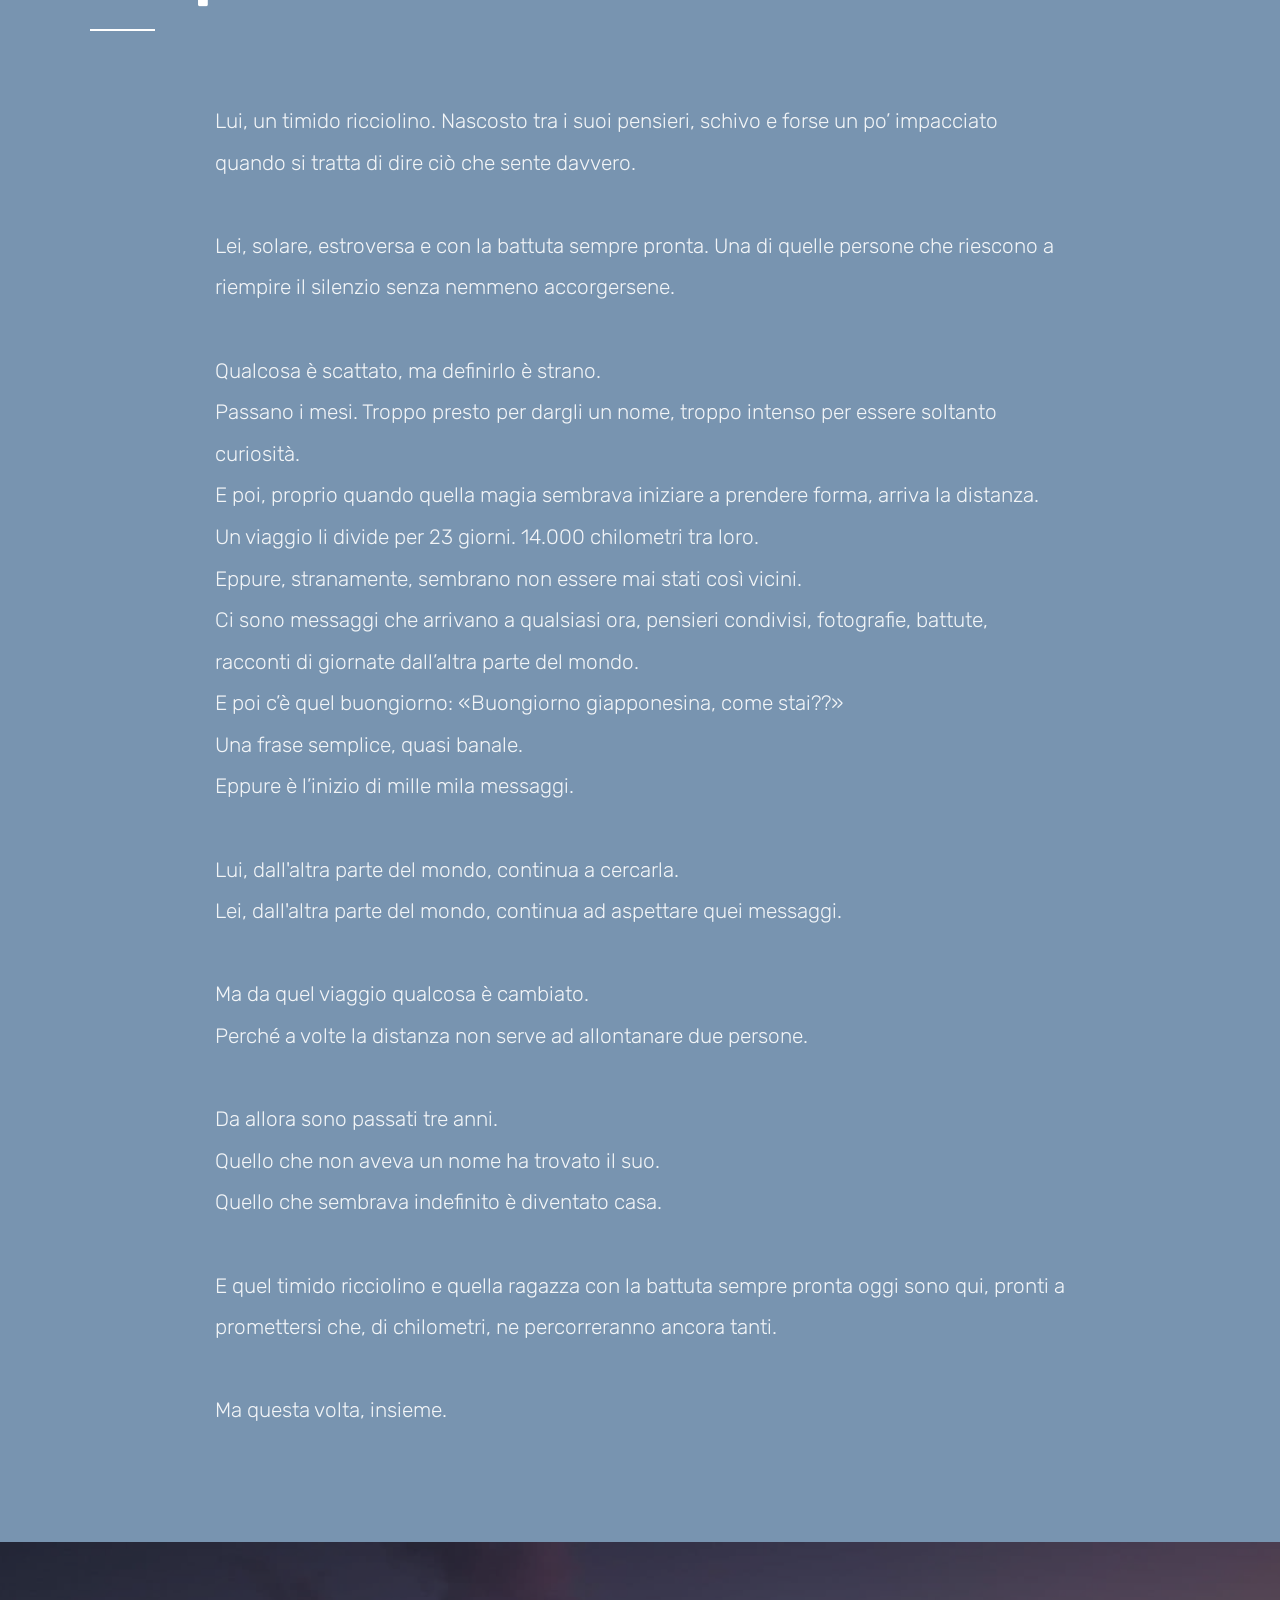
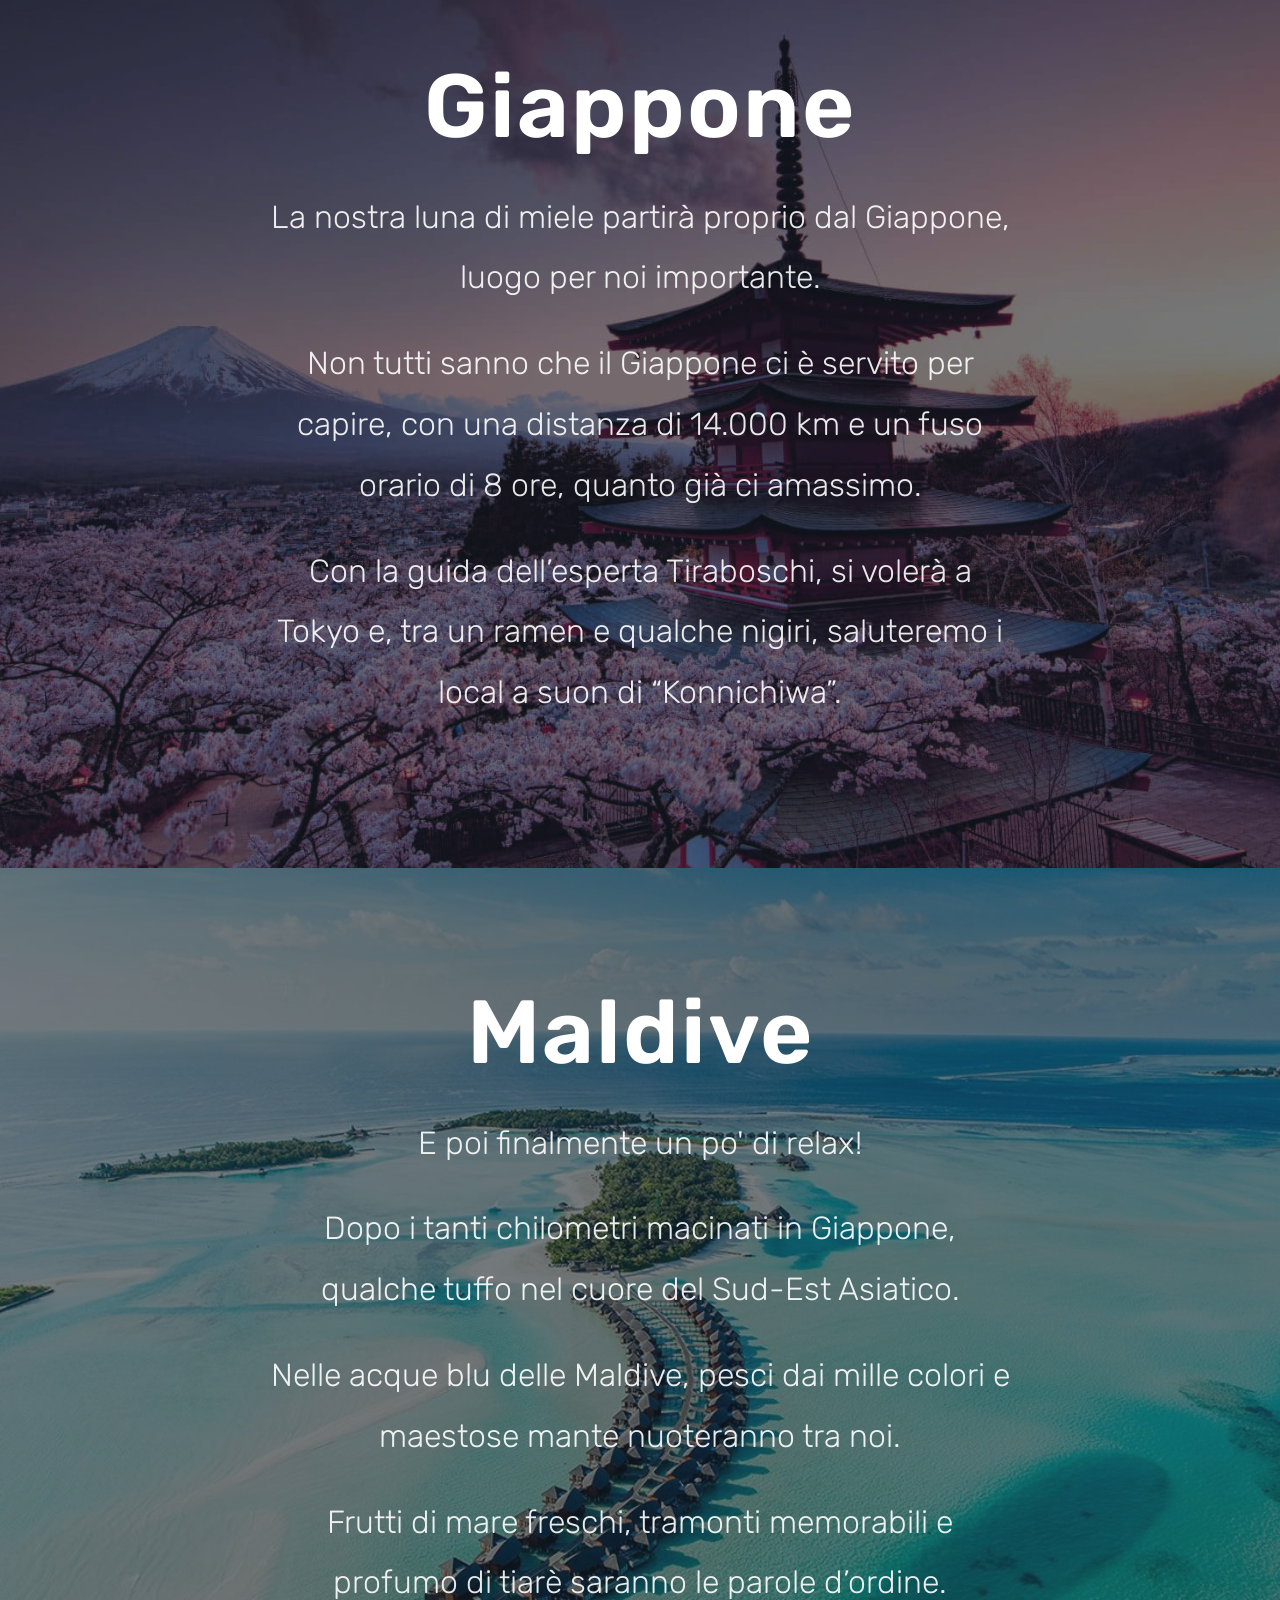
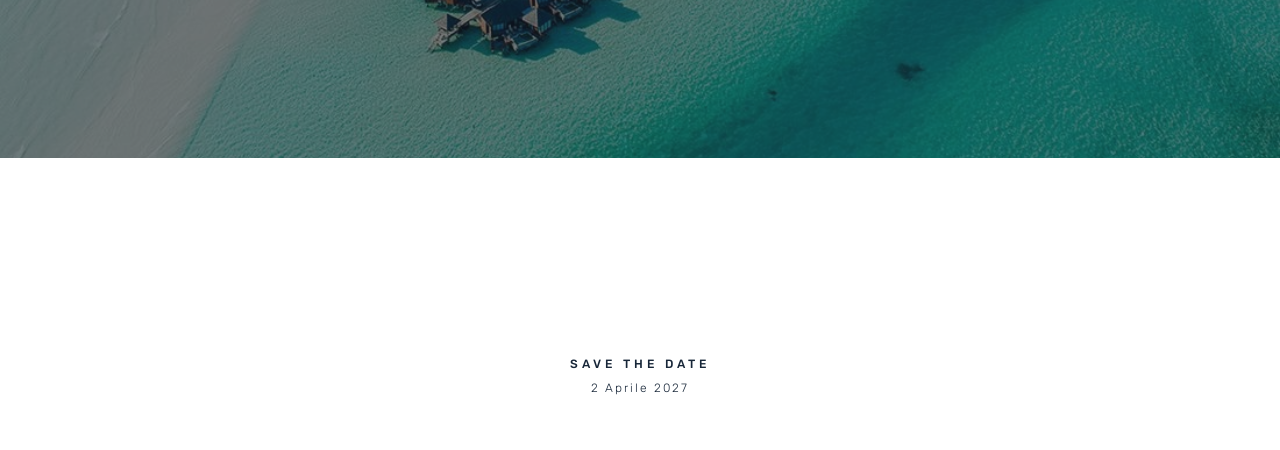
==== commit 590c9da2: "Update index.html" ====
--- a/index.html
+++ b/index.html
@@ -752,43 +752,23 @@
 <!-- ==================================================
      LISTA NOZZE
 =================================================== -->
-
-<section
-    id="lista"
-    class="section registry-preview section-dark">
-
-    <div class="registry-background"></div>
-
-    <div class="registry-overlay"></div>
-
-    <div class="container registry-content reveal">
-
-        <div class="white-line"></div>
-
-        <!-- CONFERMA PARTECIPAZIONE -->
-        <a
-            href="https://docs.google.com/forms/d/e/1FAIpQLScUaWfrLrcX49oU6Z1-U94dBiKSVIsLYMX9Lg5V3sE9tU_qzQ/viewform?usp=header"
-            class="button-light"
-            target="_blank"
-            rel="noopener noreferrer">
-
-            Conferma partecipazione
-
-        </a>
-
-        <!-- LISTA NOZZE -->
-        <a
-            href="lista_nozze.html"
-            class="button-light">
-
-            Vai alla Lista Nozze
-
-        </a>
-
-    </div>
-
-</section>
-
+<div class="registry-buttons">
+
+    <a
+        href="https://docs.google.com/forms/d/e/1FAIpQLScUaWfrLrcX49oU6Z1-U94dBiKSVIsLYMX9Lg5V3sE9tU_qzQ/viewform?usp=header"
+        class="button-light"
+        target="_blank"
+        rel="noopener noreferrer">
+        Conferma partecipazione
+    </a>
+
+    <a
+        href="lista_nozze.html"
+        class="button-light">
+        Vai alla Lista Nozze
+    </a>
+
+</div>
 
     <!-- ==================================================
          FOOTER
--- a/style.css
+++ b/style.css
@@ -1454,9 +1454,20 @@
     display: flex;
     flex-direction: column;
     align-items: center;
-    gap: 25px;
+    gap: 40px;
 }
 
 .registry-buttons .button-light {
     display: inline-flex;
 }
+
+.registry-content .button-light {
+    display: block;
+    width: fit-content;
+    margin-left: auto;
+    margin-right: auto;
+}
+
+.registry-content .registry-button {
+    margin-top: 25px;
+}
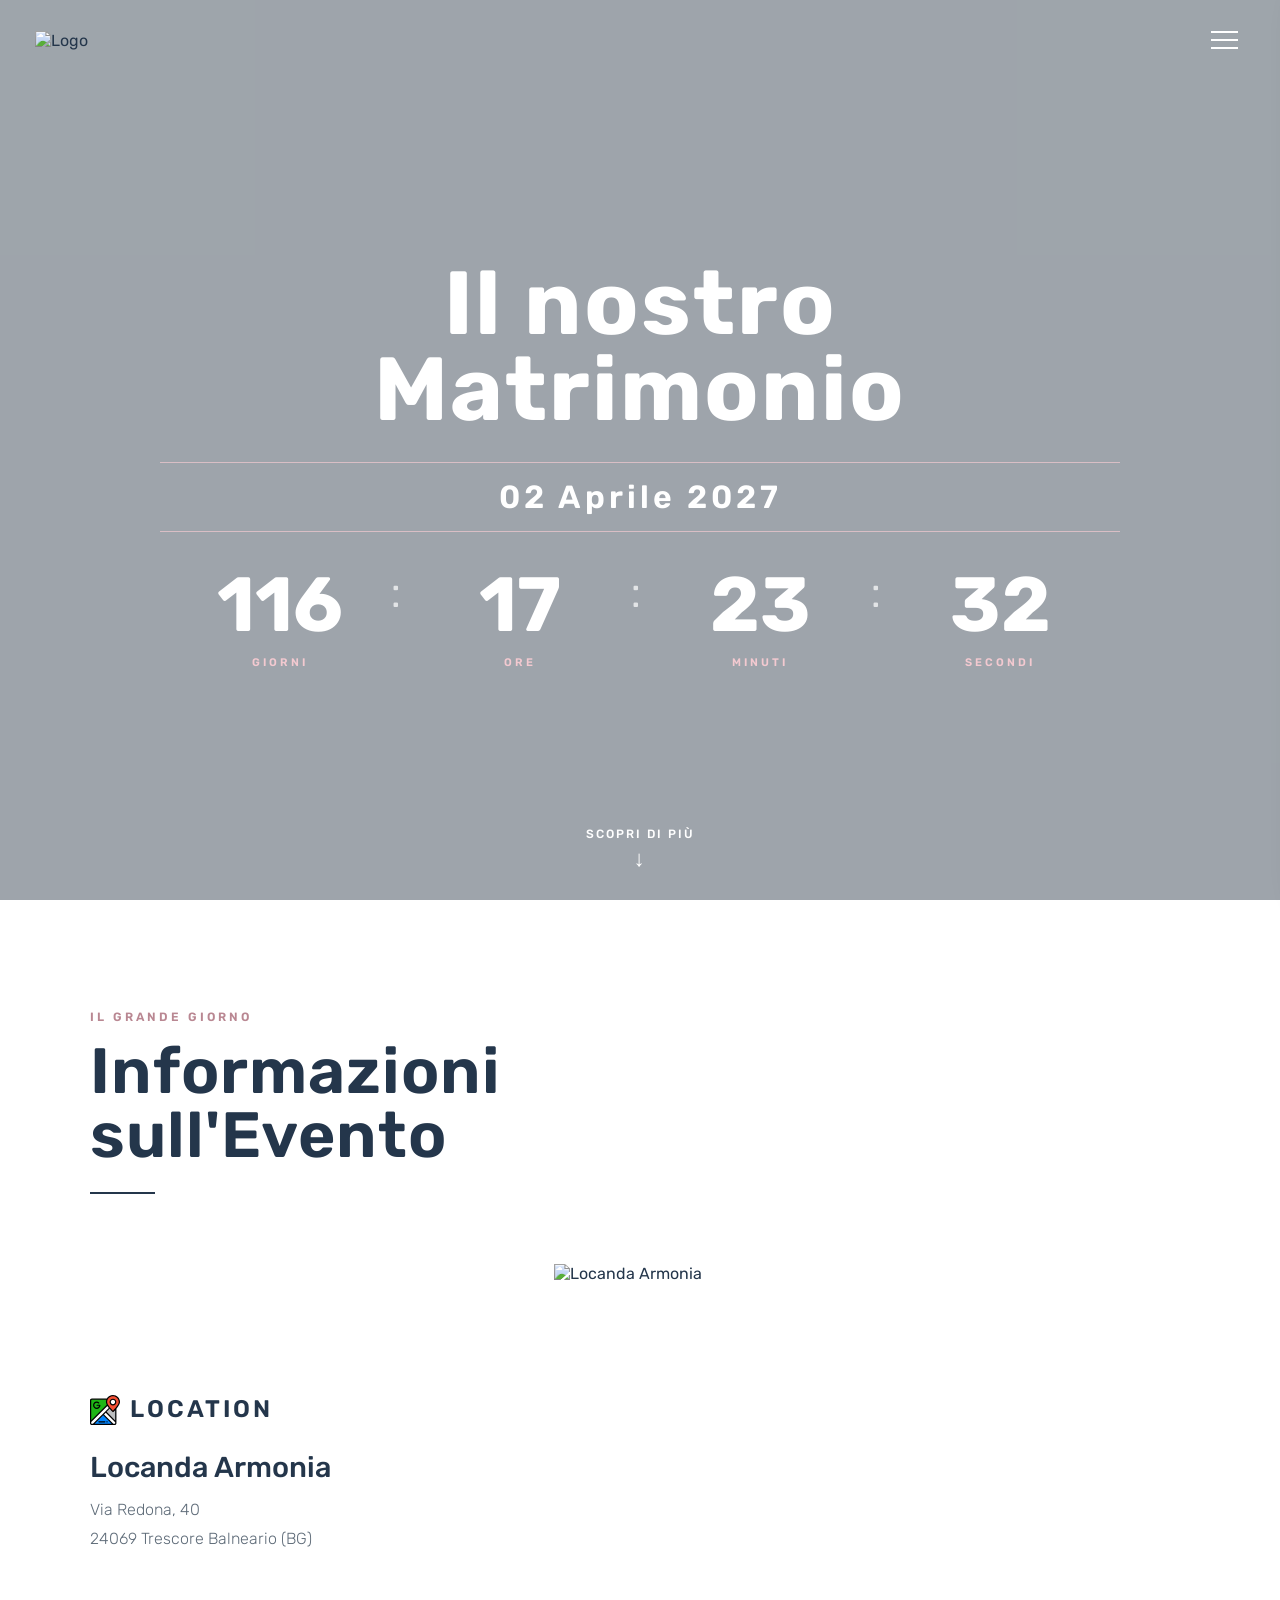
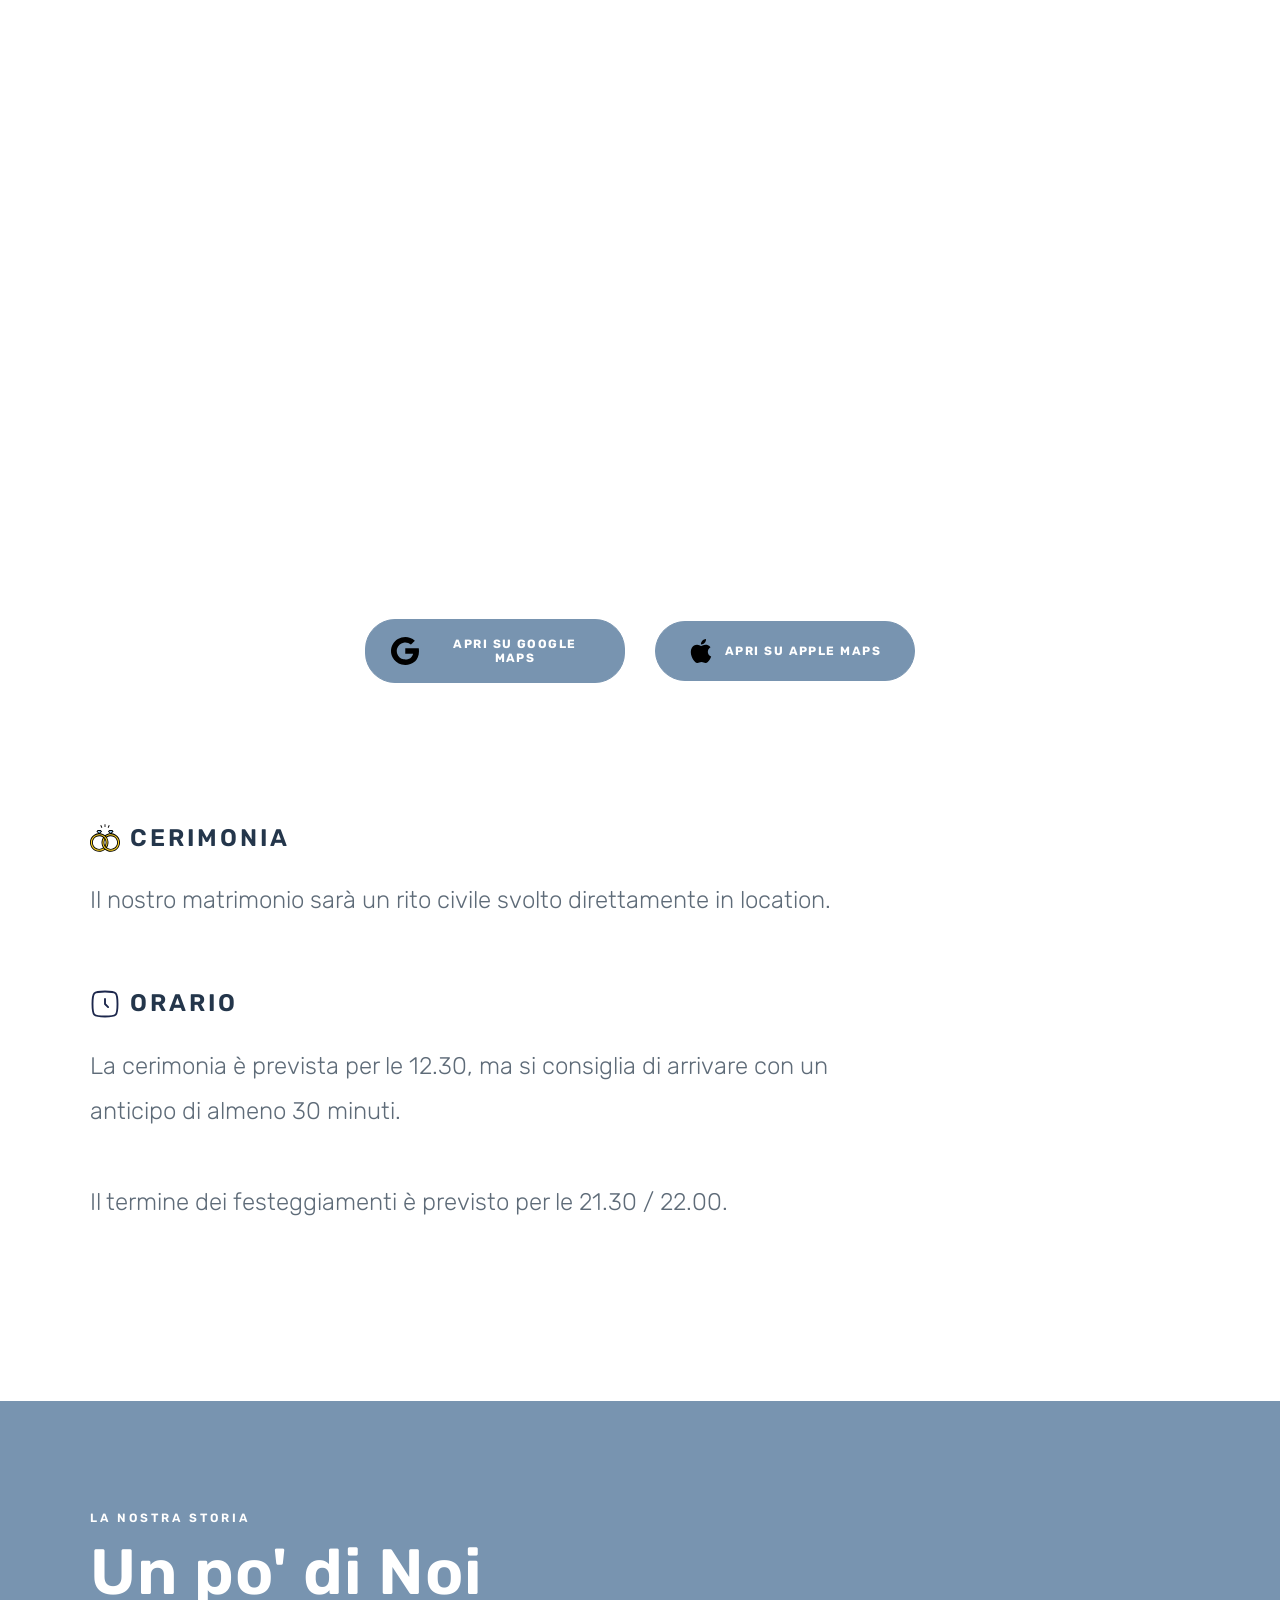
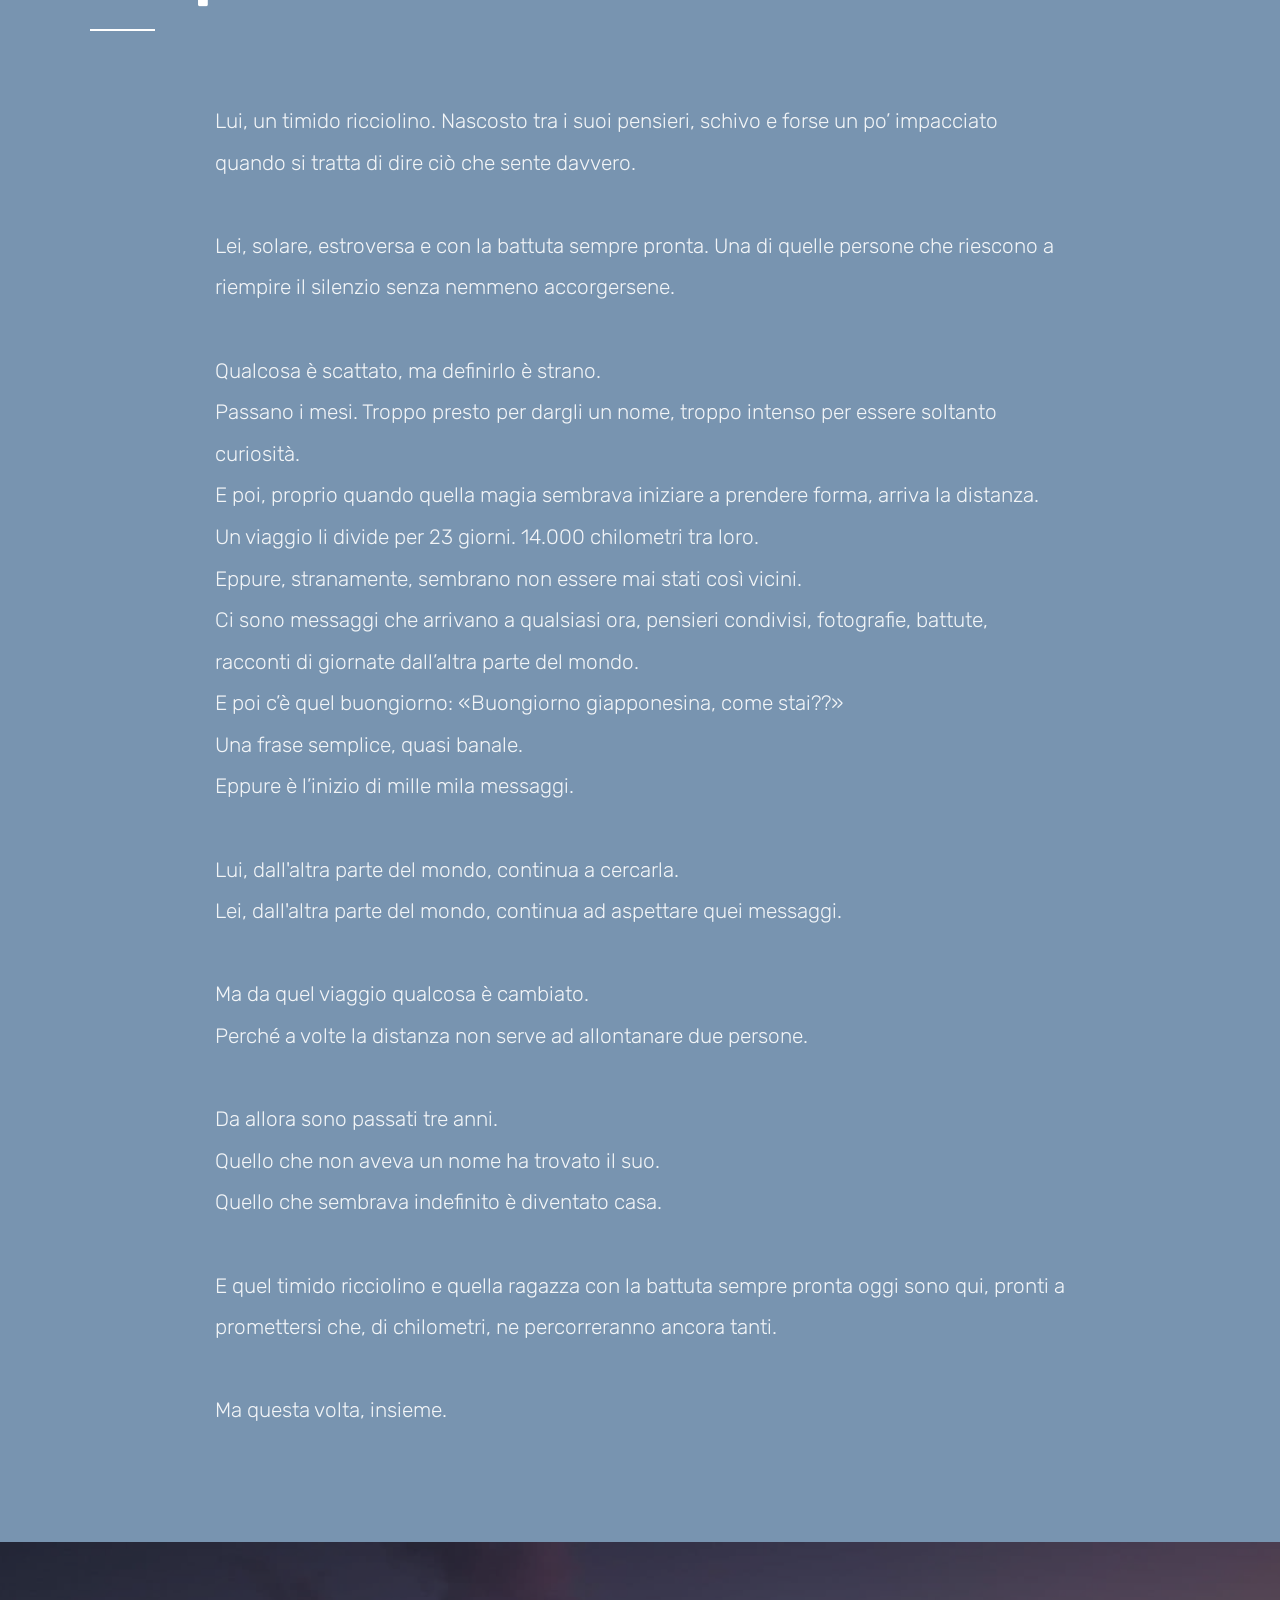
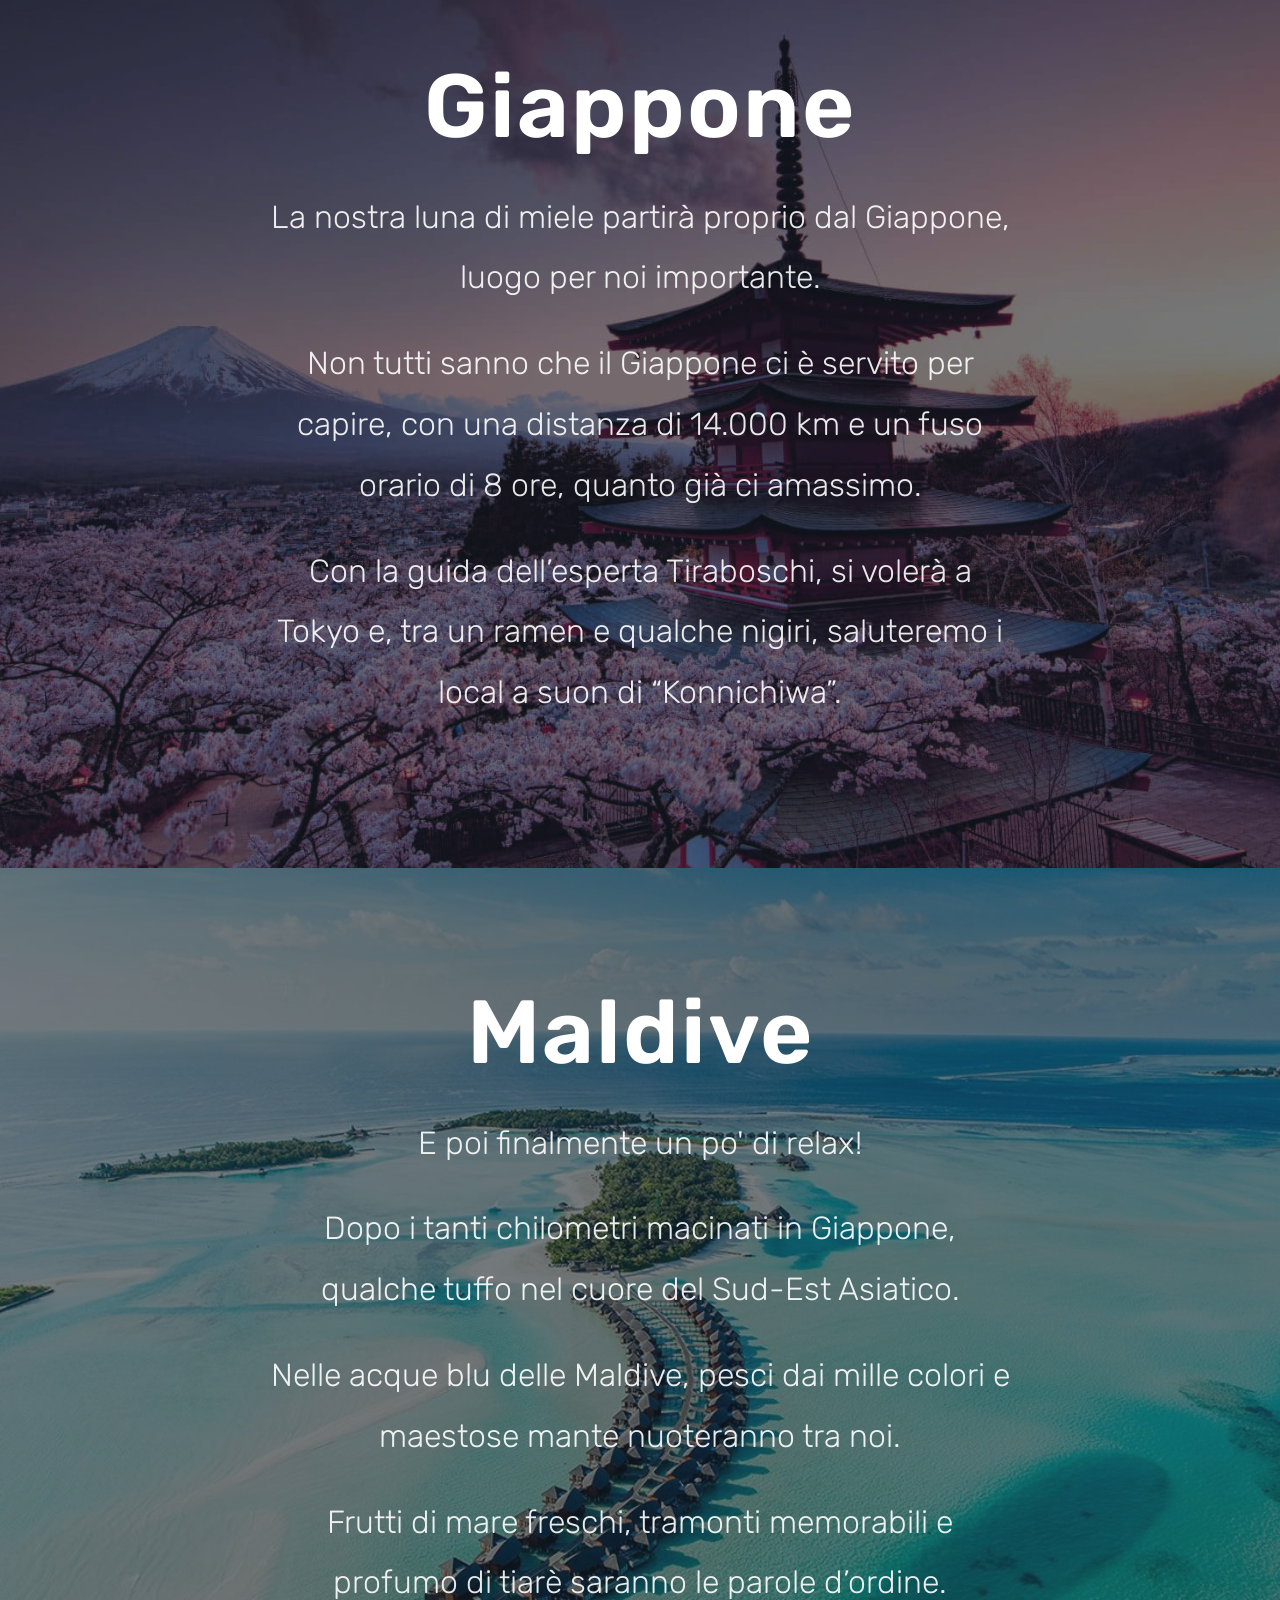
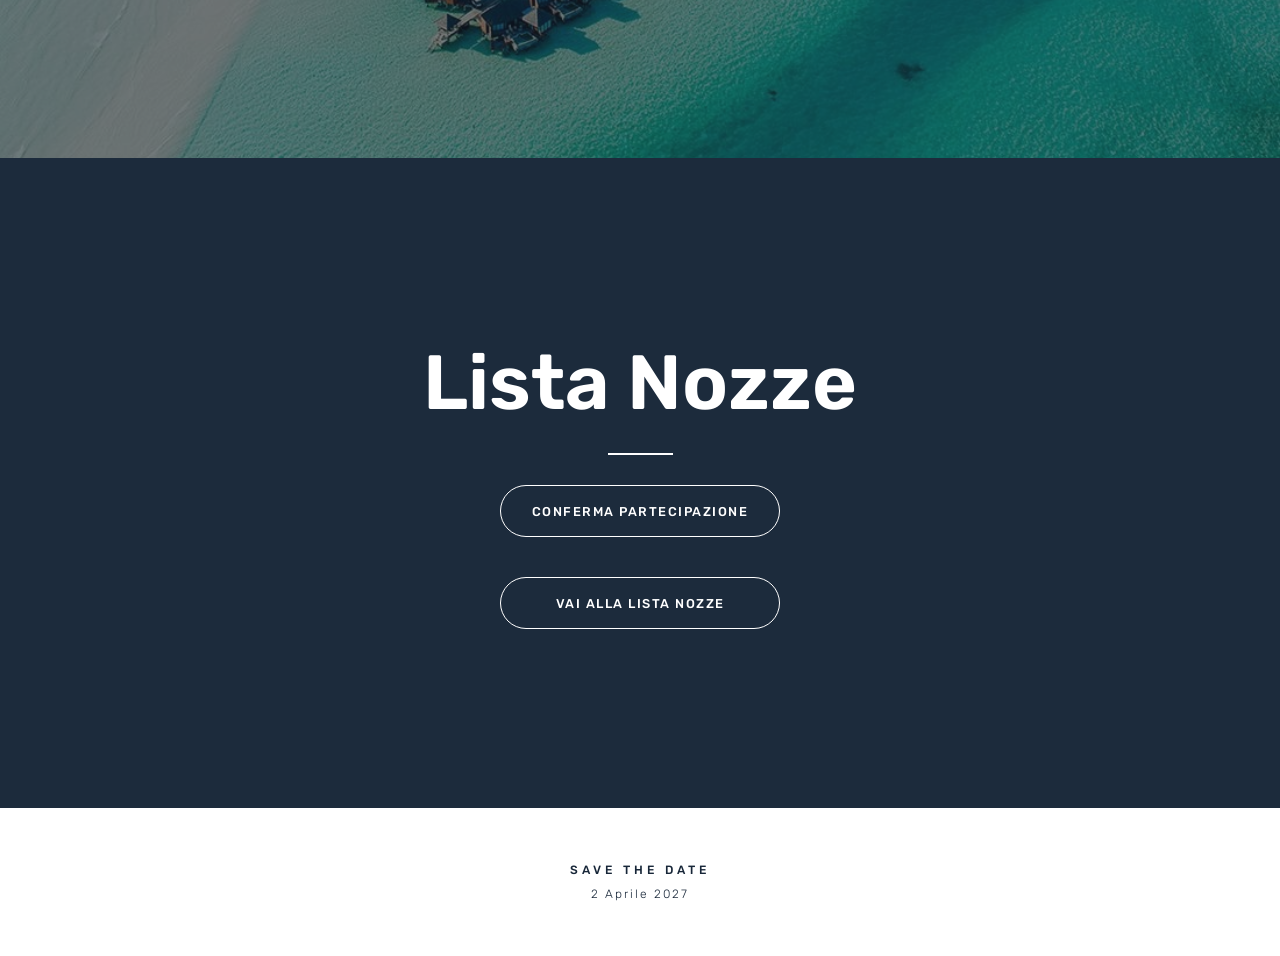
==== commit a0599077: "Update index.html" ====
--- a/index.html
+++ b/index.html
@@ -752,23 +752,46 @@
 <!-- ==================================================
      LISTA NOZZE
 =================================================== -->
-<div class="registry-buttons">
-
-    <a
-        href="https://docs.google.com/forms/d/e/1FAIpQLScUaWfrLrcX49oU6Z1-U94dBiKSVIsLYMX9Lg5V3sE9tU_qzQ/viewform?usp=header"
-        class="button-light"
-        target="_blank"
-        rel="noopener noreferrer">
-        Conferma partecipazione
-    </a>
-
-    <a
-        href="lista_nozze.html"
-        class="button-light">
-        Vai alla Lista Nozze
-    </a>
-
-</div>
+
+       <section
+    id="lista"
+    class="section registry-preview section-dark">
+
+    <div class="registry-background"></div>
+
+    <div class="registry-overlay"></div>
+
+    <div class="container registry-content reveal">
+
+        <h2>
+            Lista Nozze
+        </h2>
+
+        <div class="white-line"></div>
+
+        <div class="registry-buttons">
+
+            <a
+                href="https://docs.google.com/forms/d/e/1FAIpQLScUaWfrLrcX49oU6Z1-U94dBiKSVIsLYMX9Lg5V3sE9tU_qzQ/viewform?usp=header"
+                class="button-light"
+                target="_blank"
+                rel="noopener noreferrer">
+                Conferma partecipazione
+            </a>
+
+            <a
+                href="lista_nozze.html"
+                class="button-light">
+                Vai alla Lista Nozze
+            </a>
+
+        </div>
+
+    </div>
+
+</section>
+
+    </main>
 
     <!-- ==================================================
          FOOTER
--- a/style.css
+++ b/style.css
@@ -1458,16 +1458,9 @@
 }
 
 .registry-buttons .button-light {
-    display: inline-flex;
-}
-
-.registry-content .button-light {
-    display: block;
-    width: fit-content;
-    margin-left: auto;
-    margin-right: auto;
-}
-
-.registry-content .registry-button {
-    margin-top: 25px;
-}
+    display: flex;
+    align-items: center;
+    justify-content: center;
+    width: 280px;
+    min-height: 52px;
+}
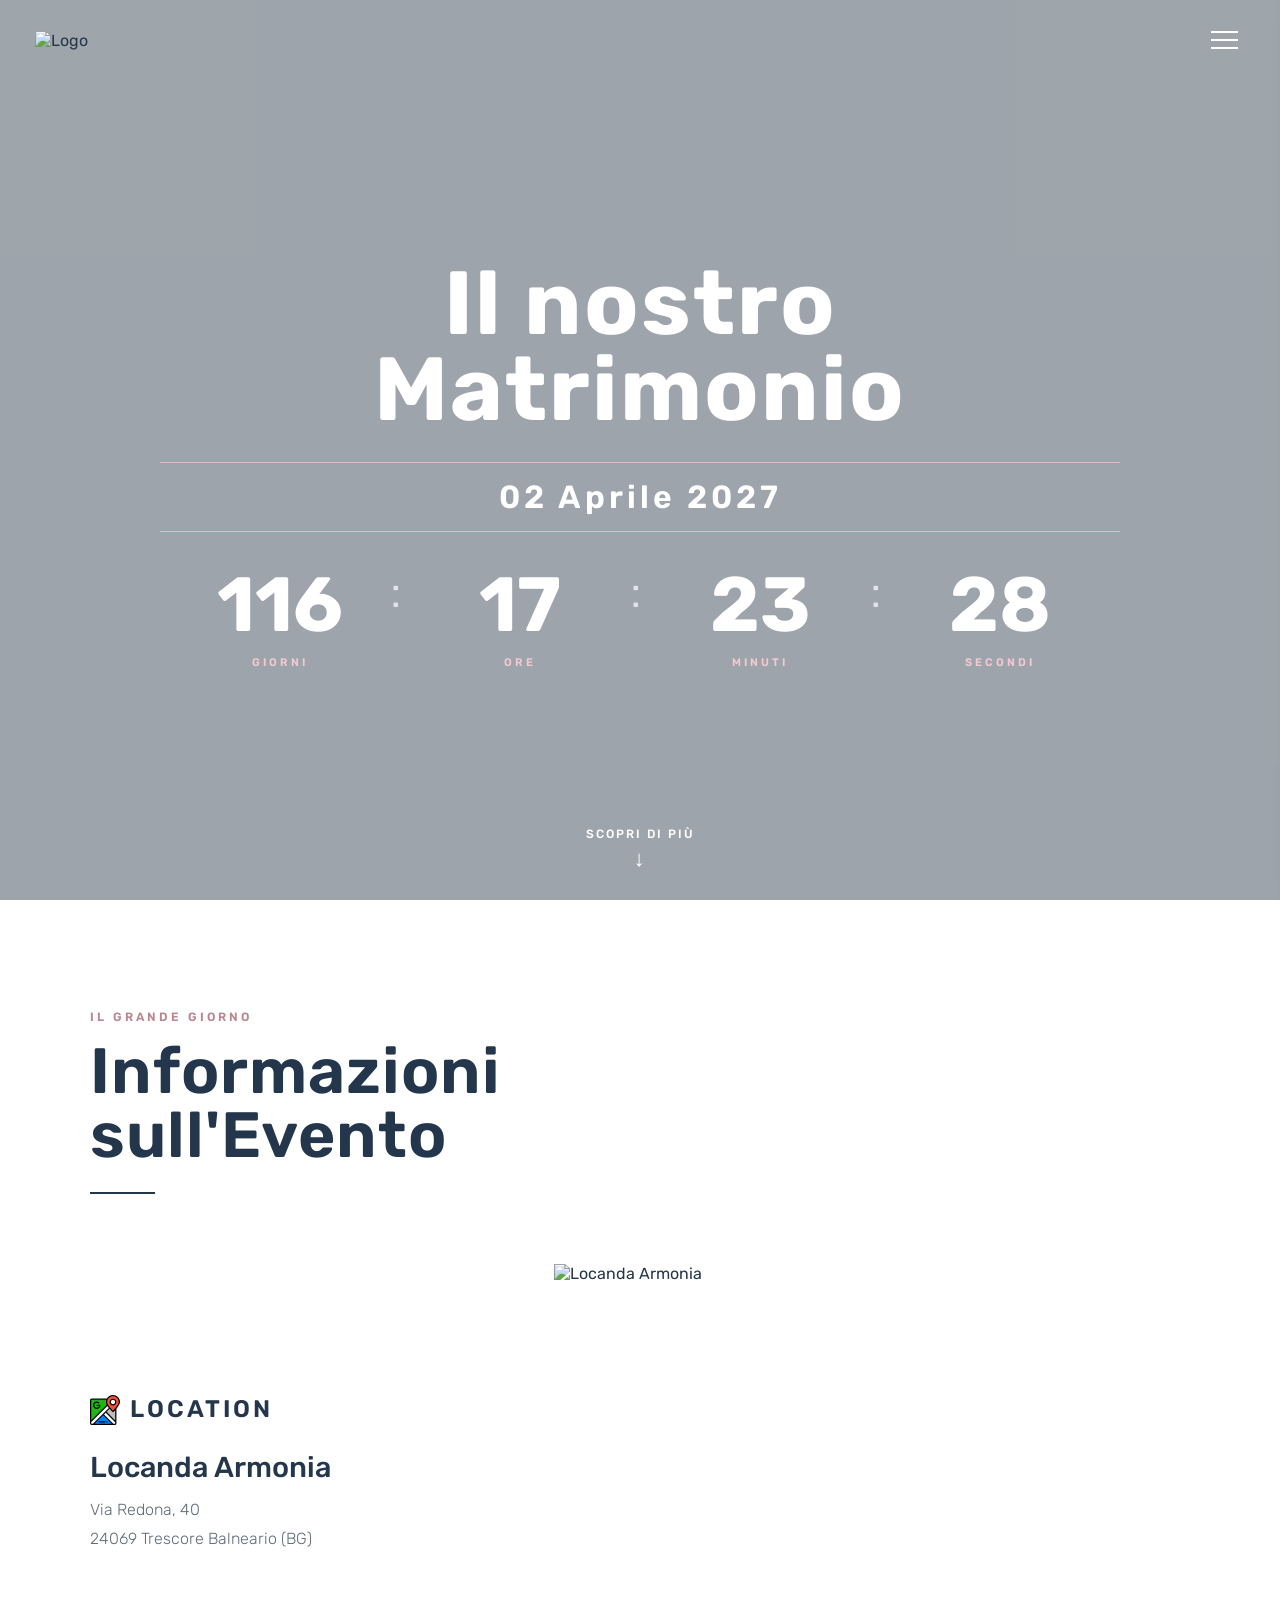
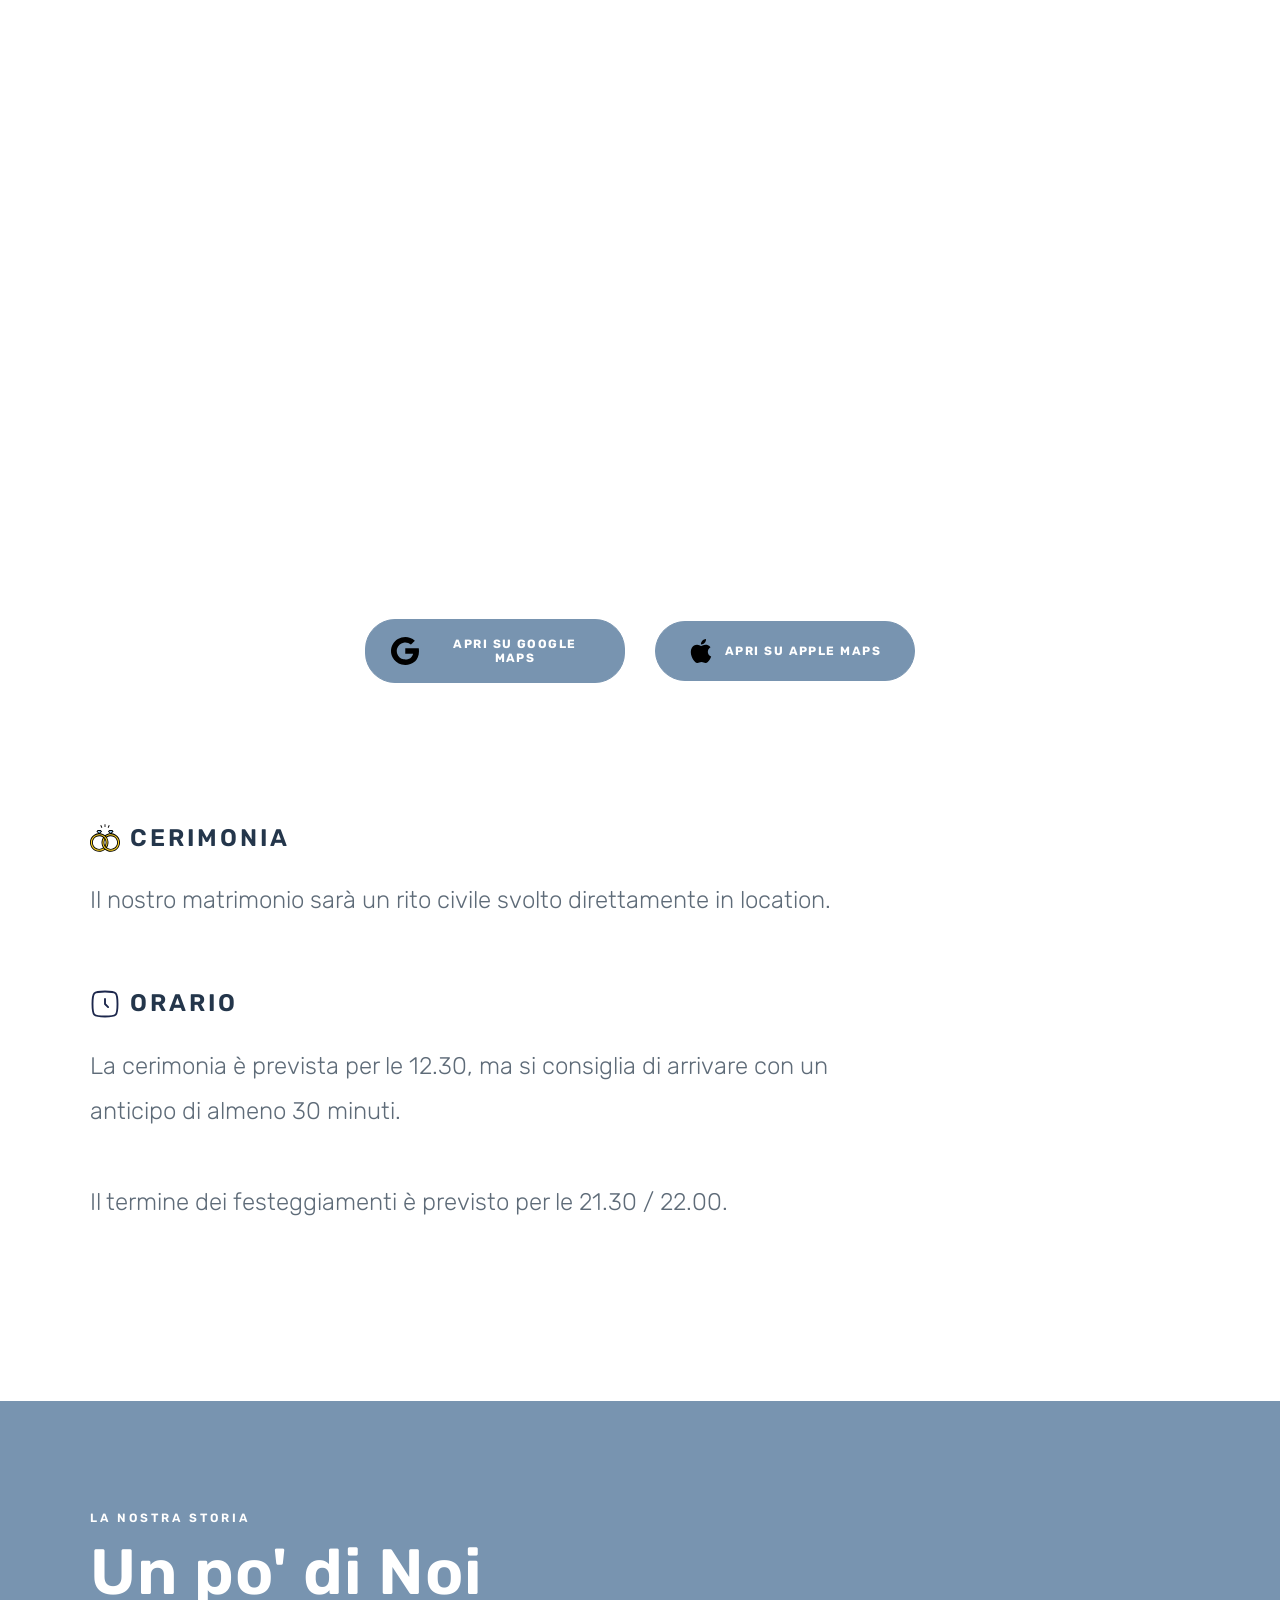
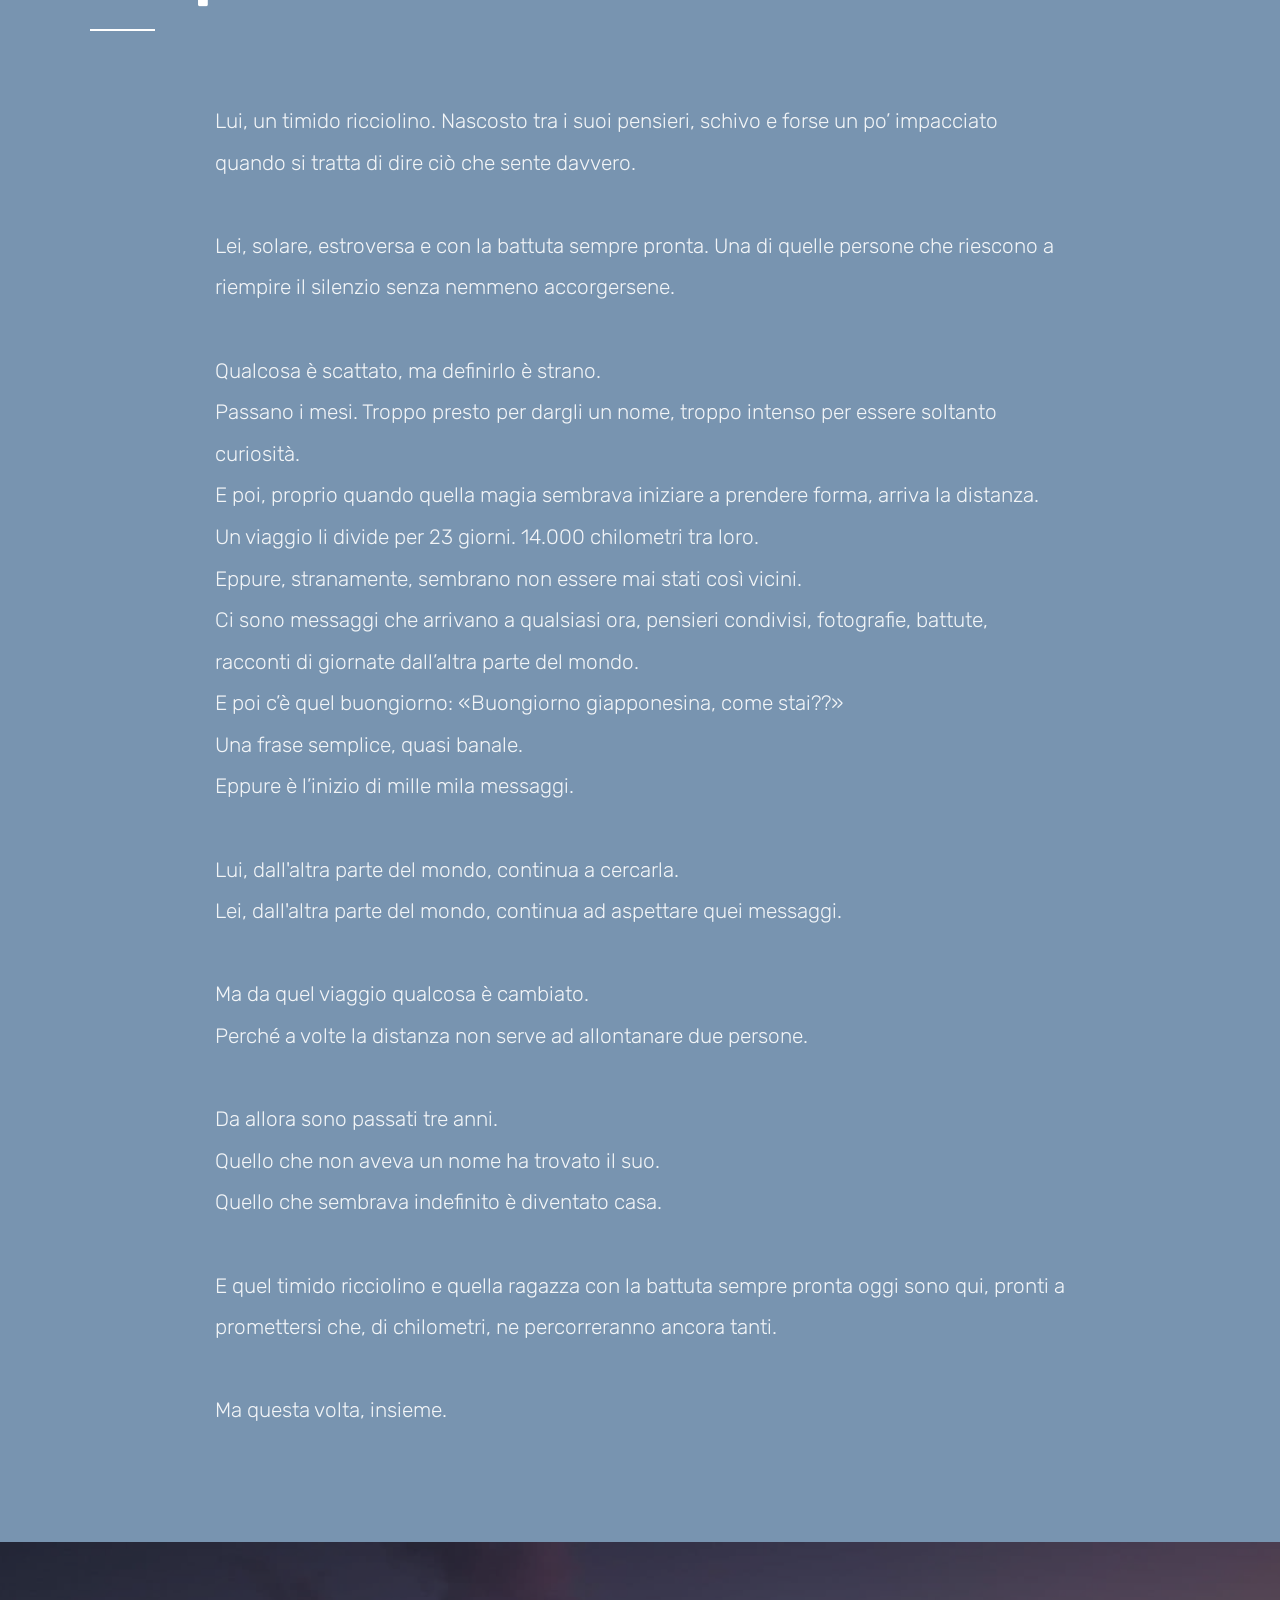
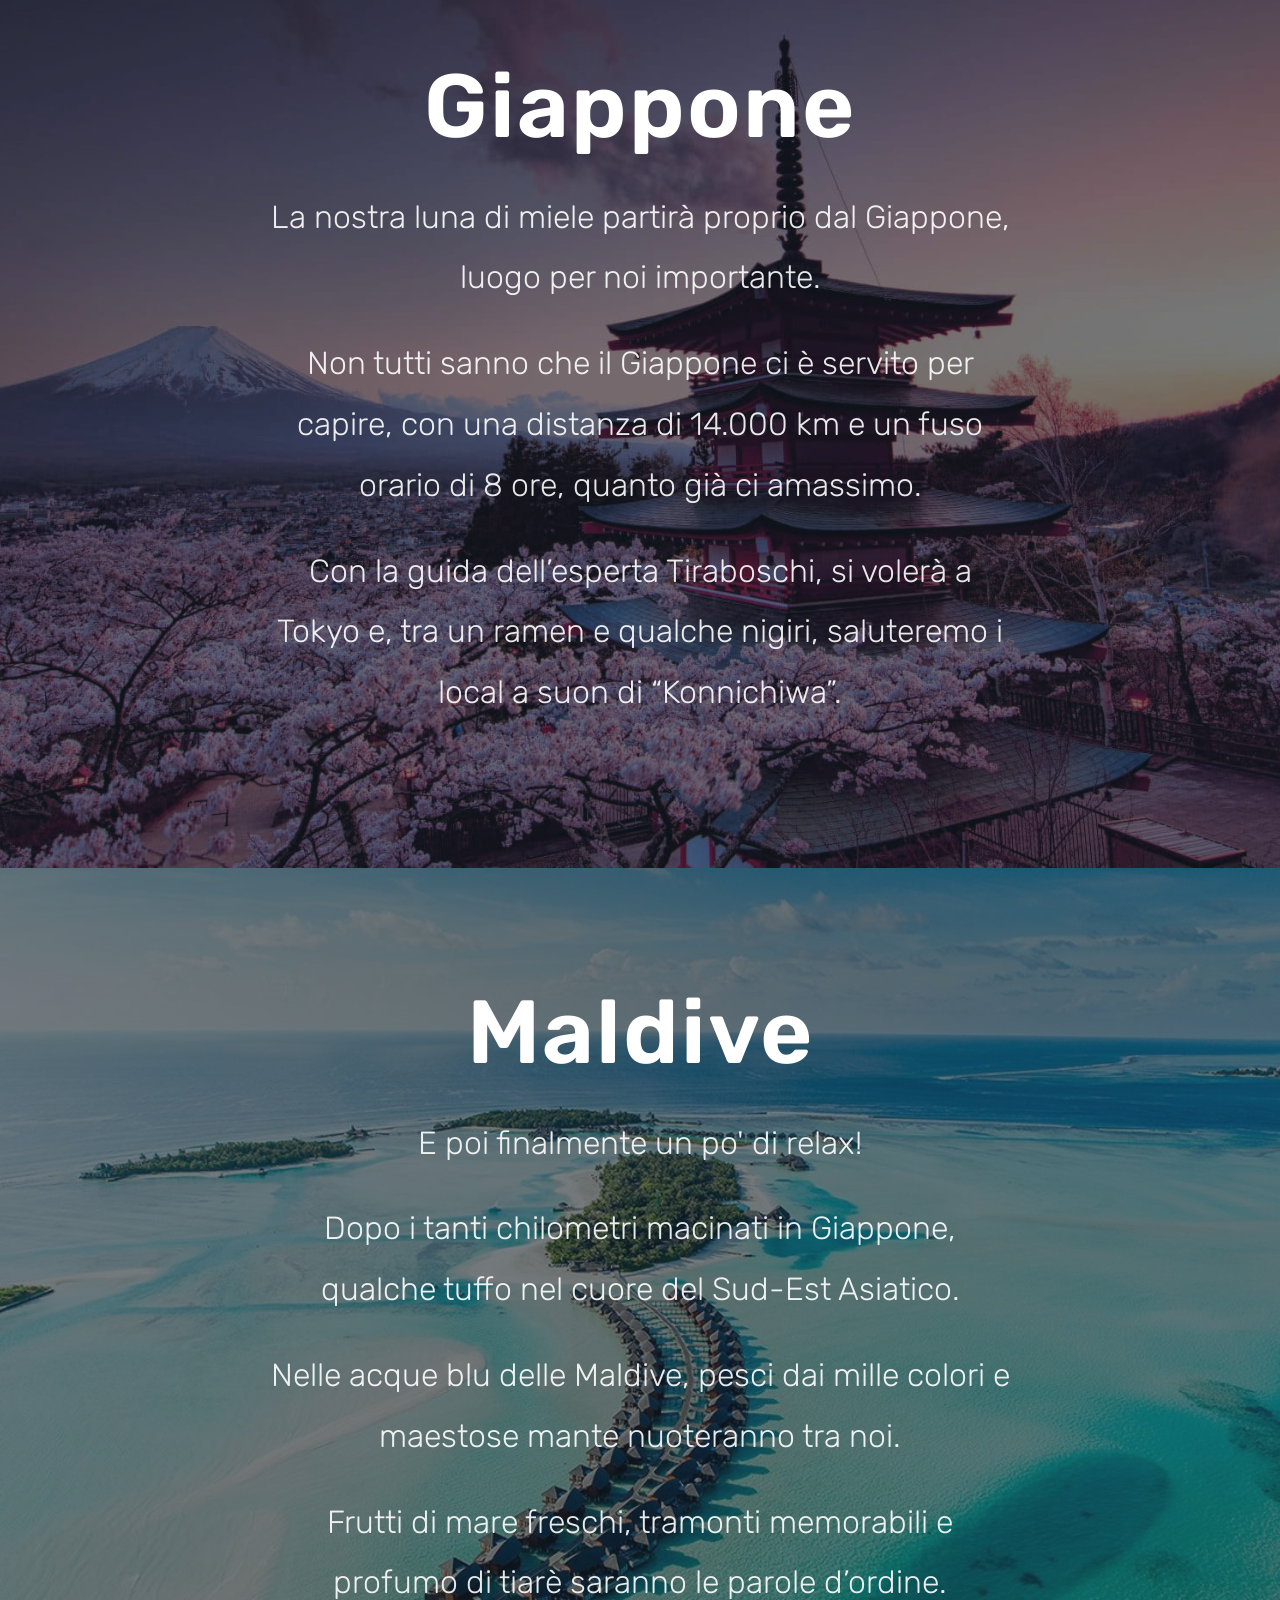
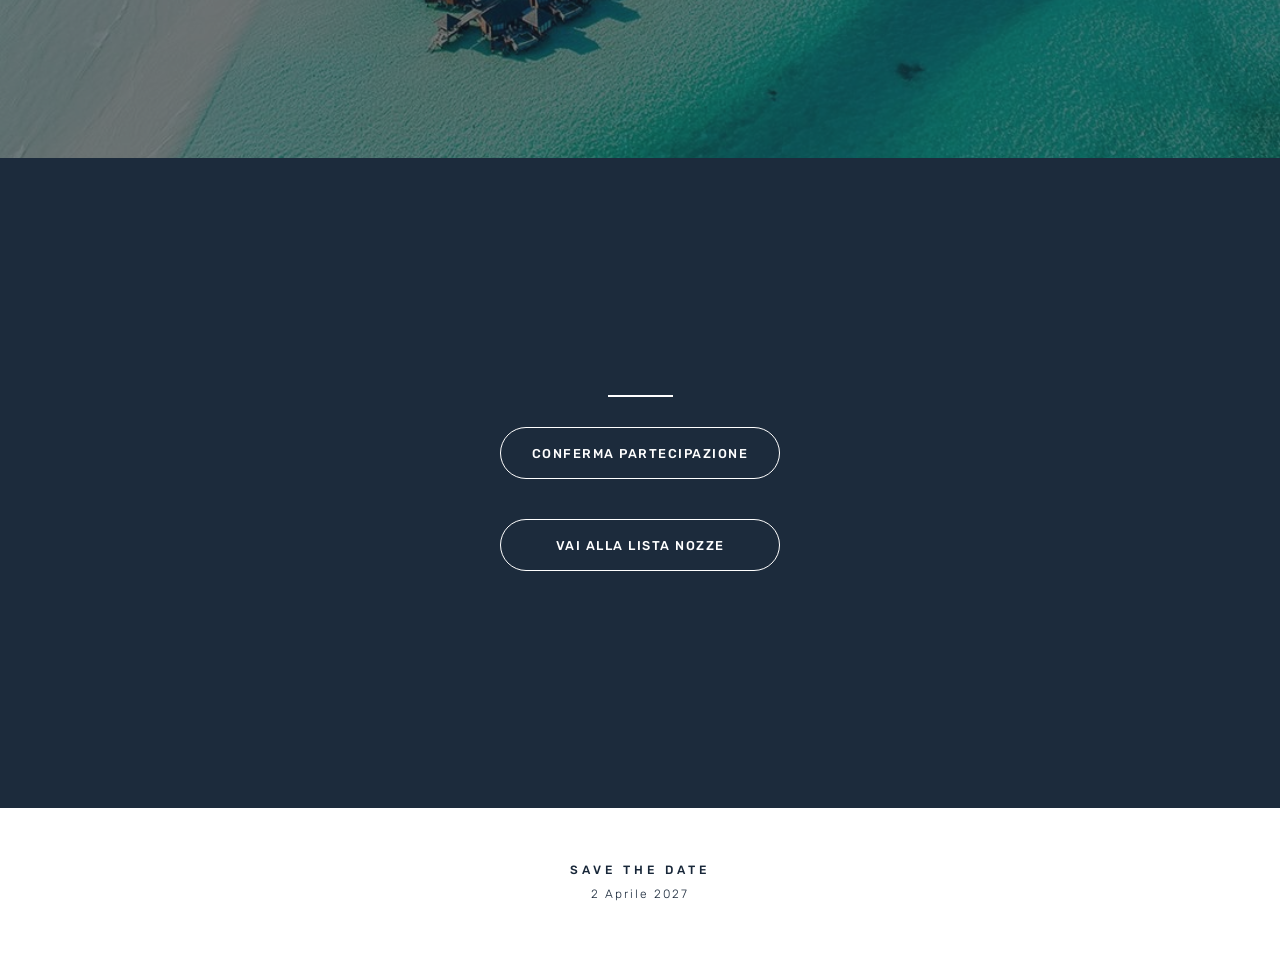
==== commit 52625559: "Update index.html" ====
--- a/index.html
+++ b/index.html
@@ -762,10 +762,6 @@
     <div class="registry-overlay"></div>
 
     <div class="container registry-content reveal">
-
-        <h2>
-            Lista Nozze
-        </h2>
 
         <div class="white-line"></div>
 
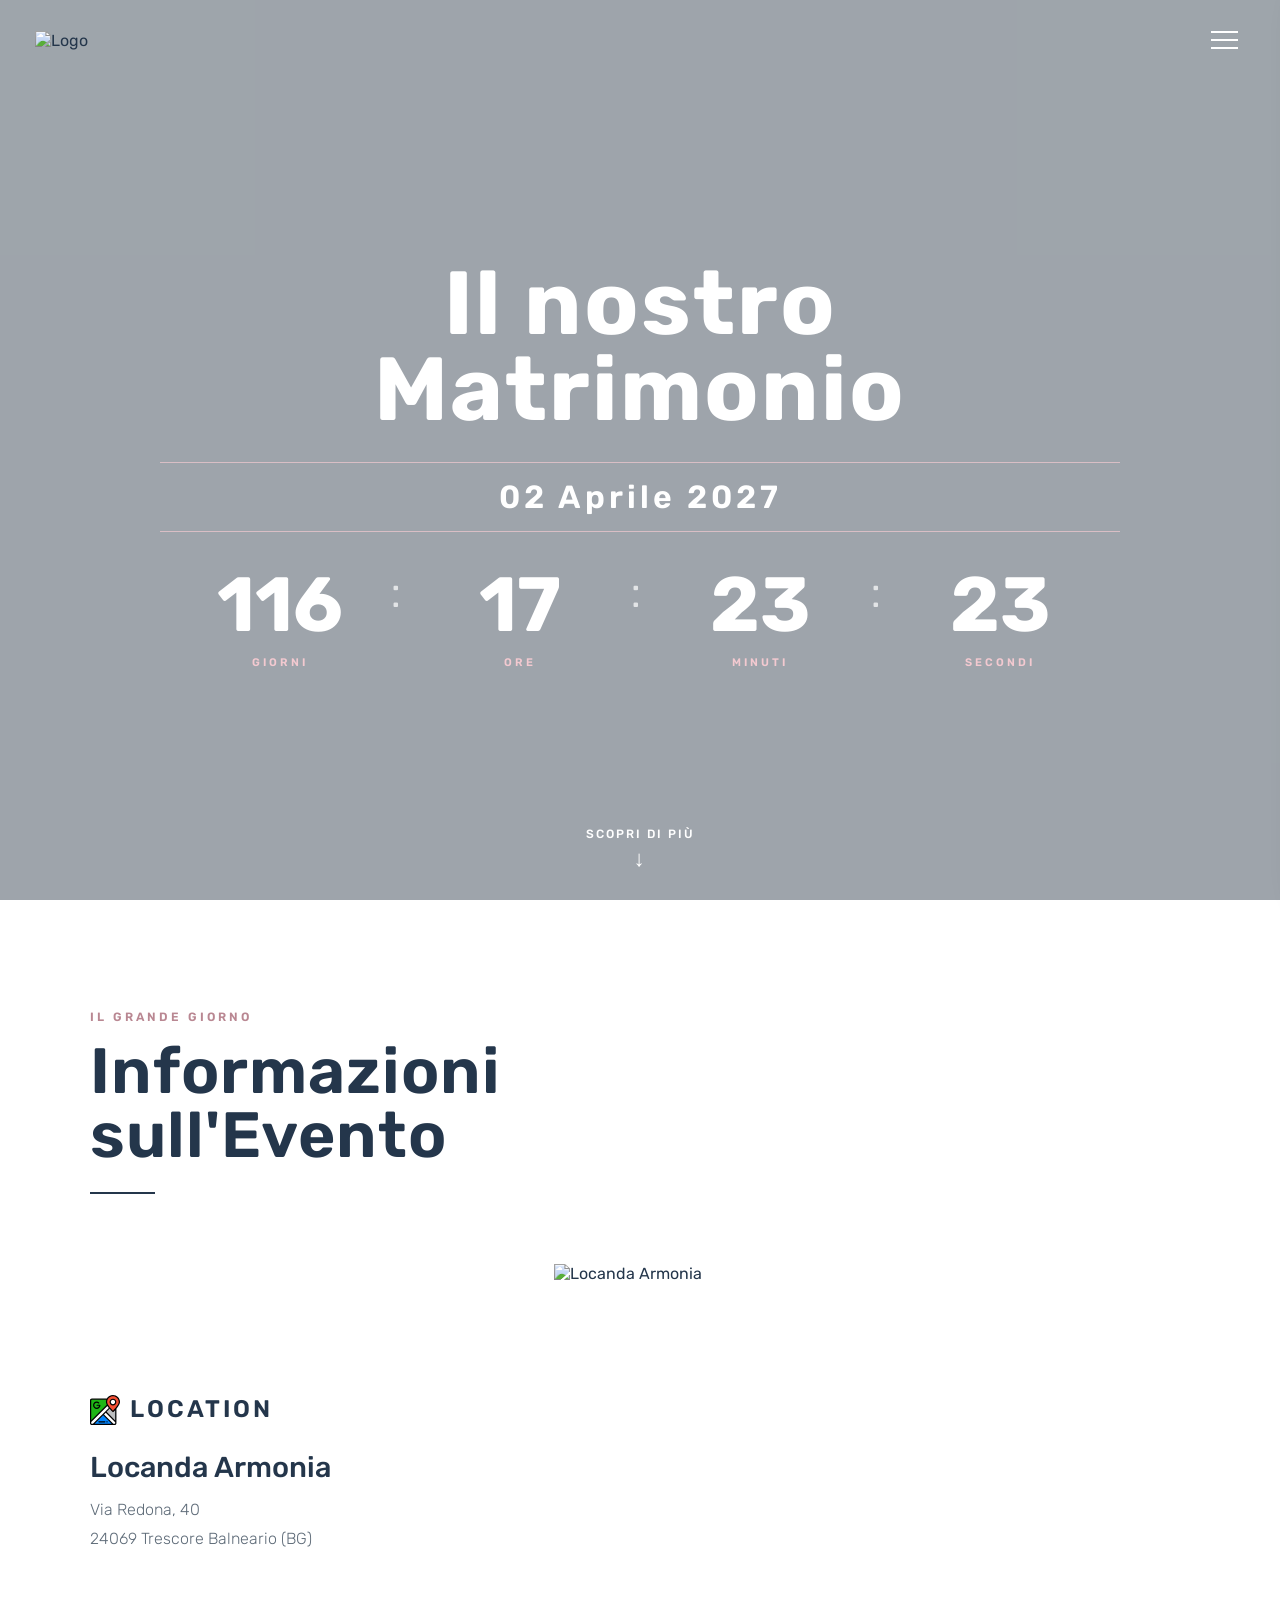
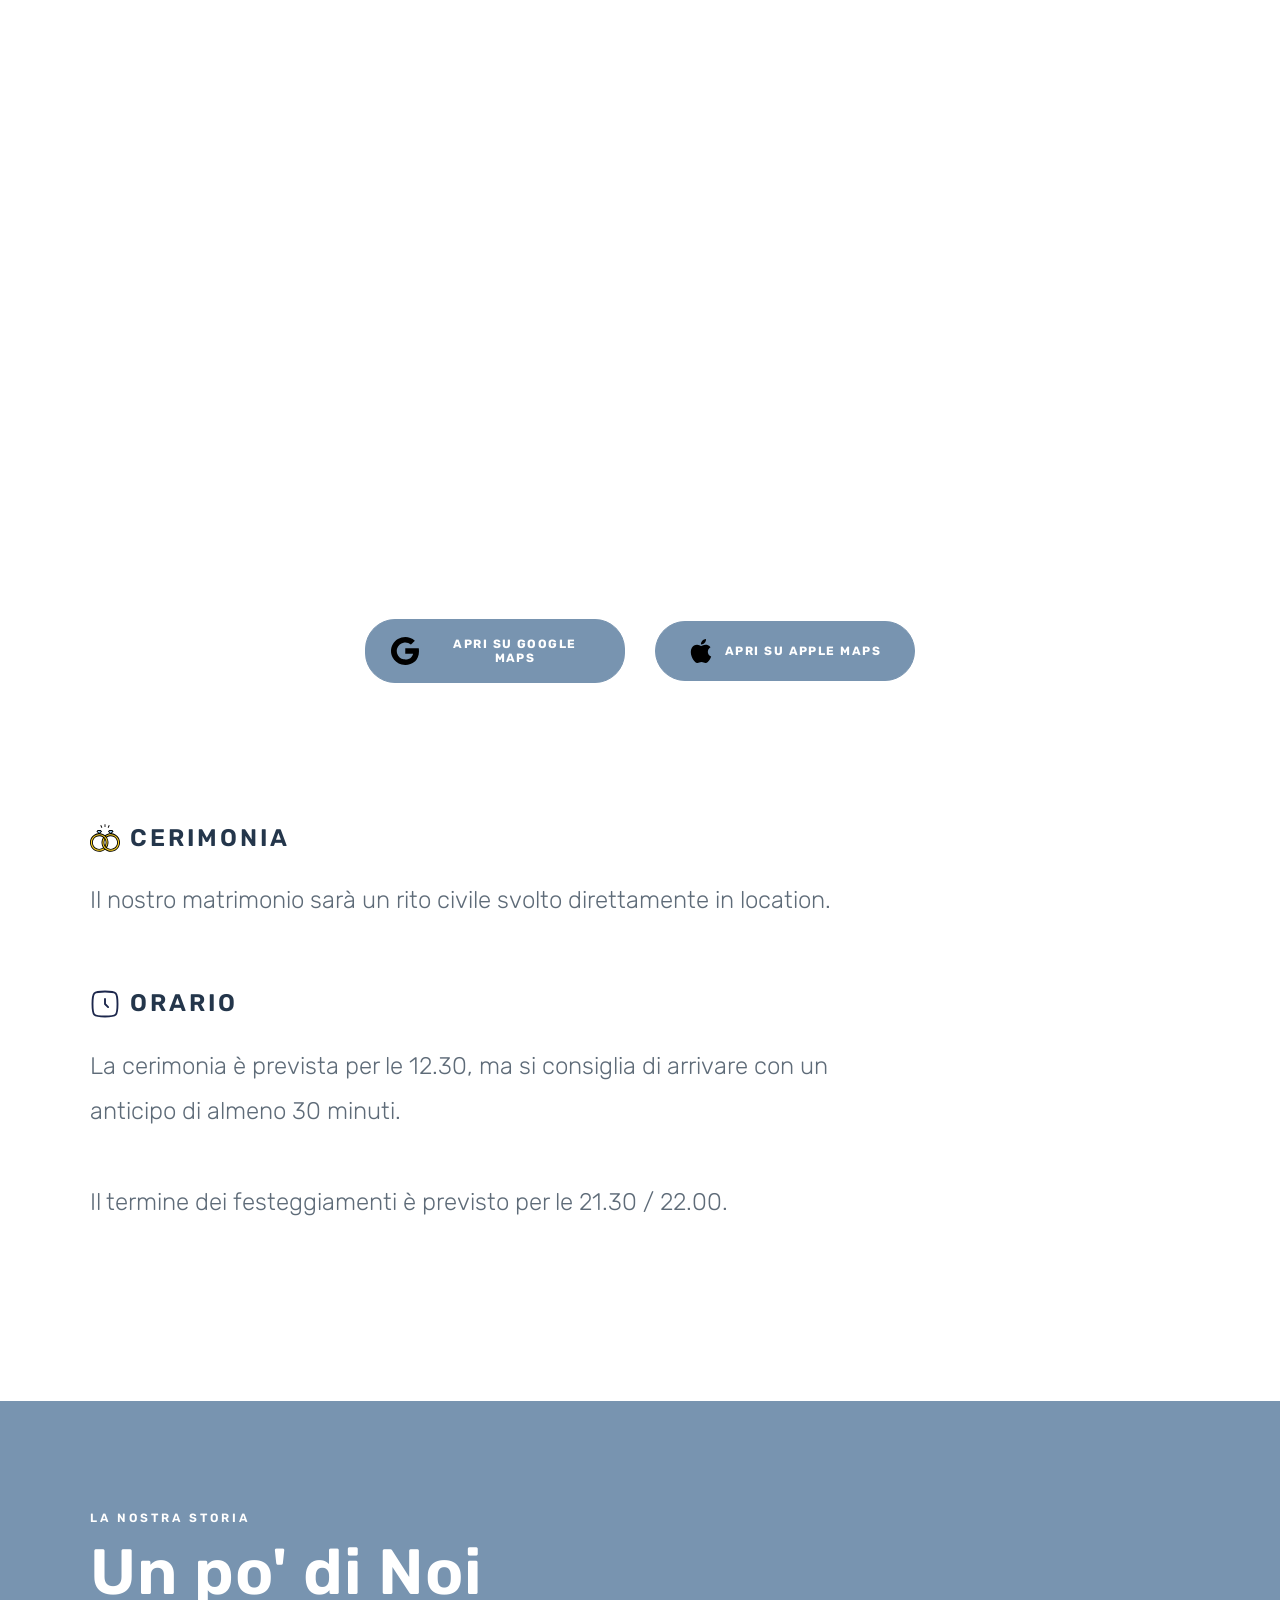
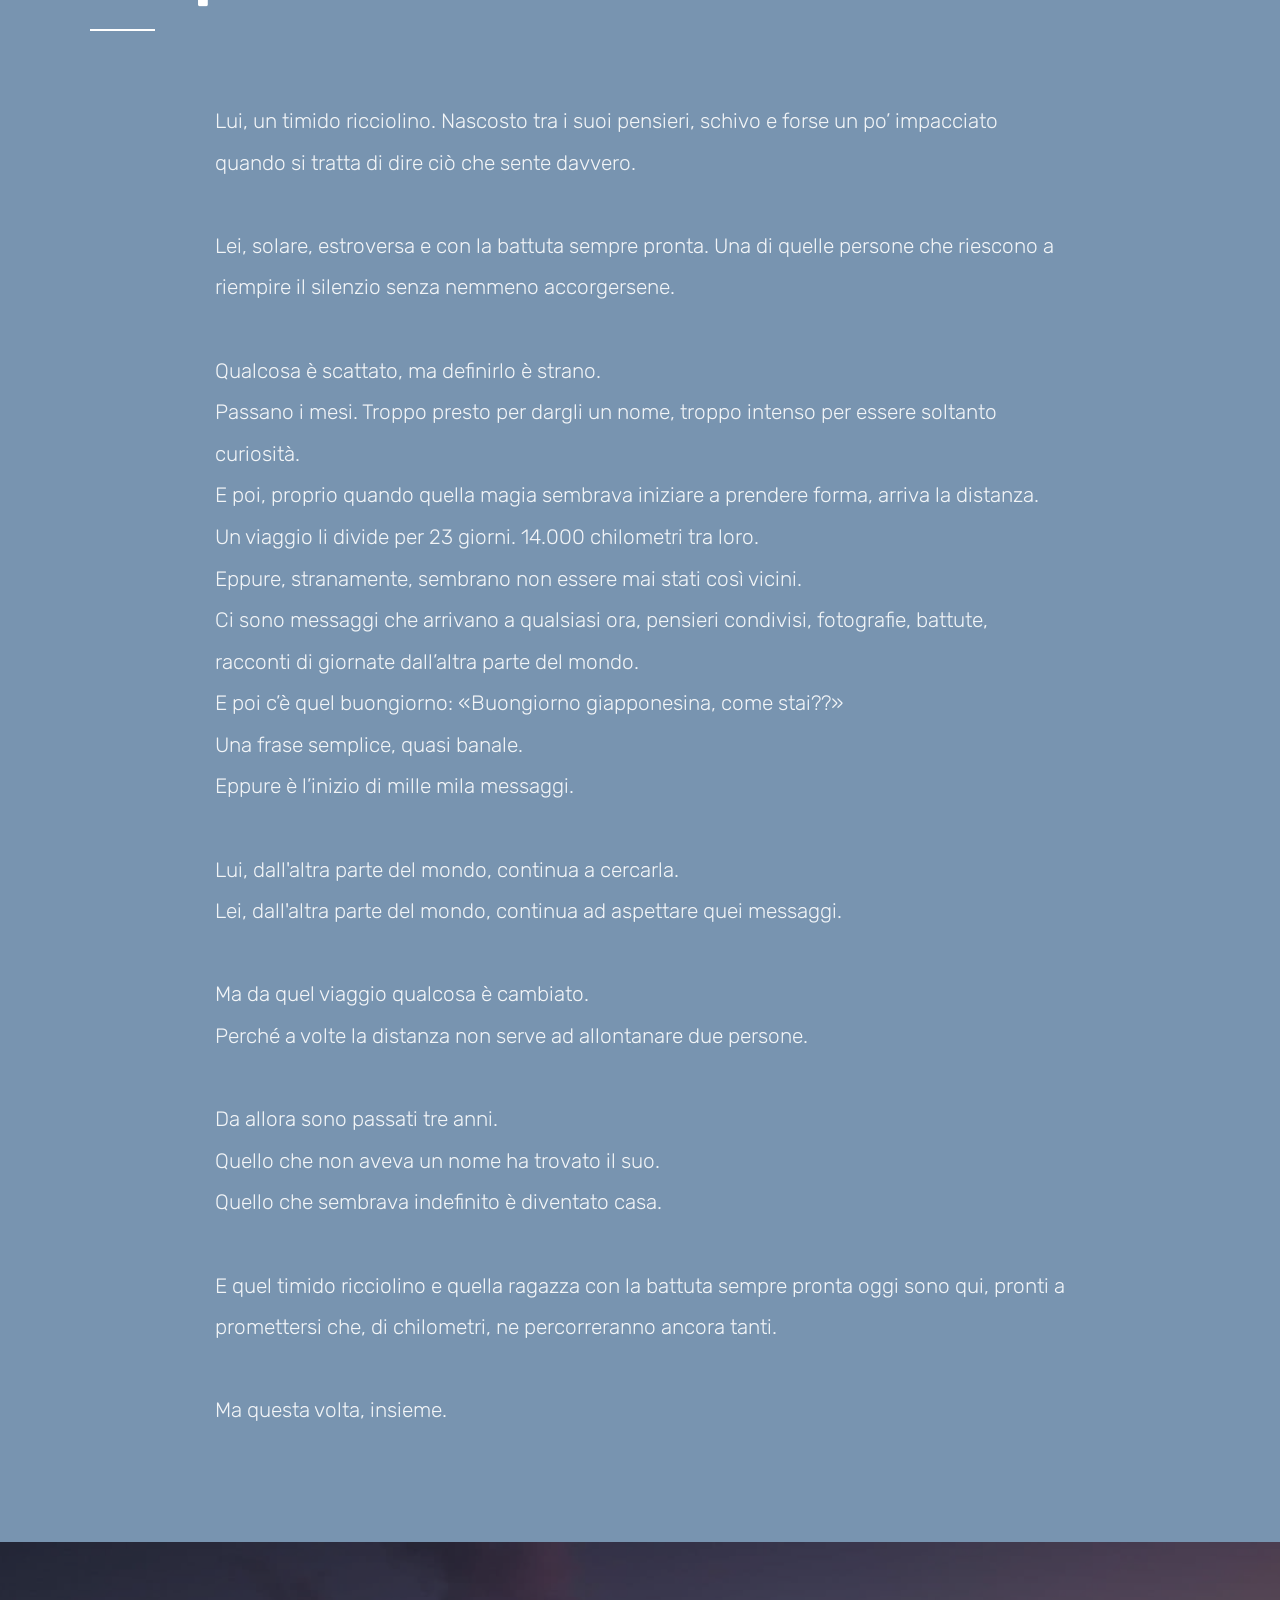
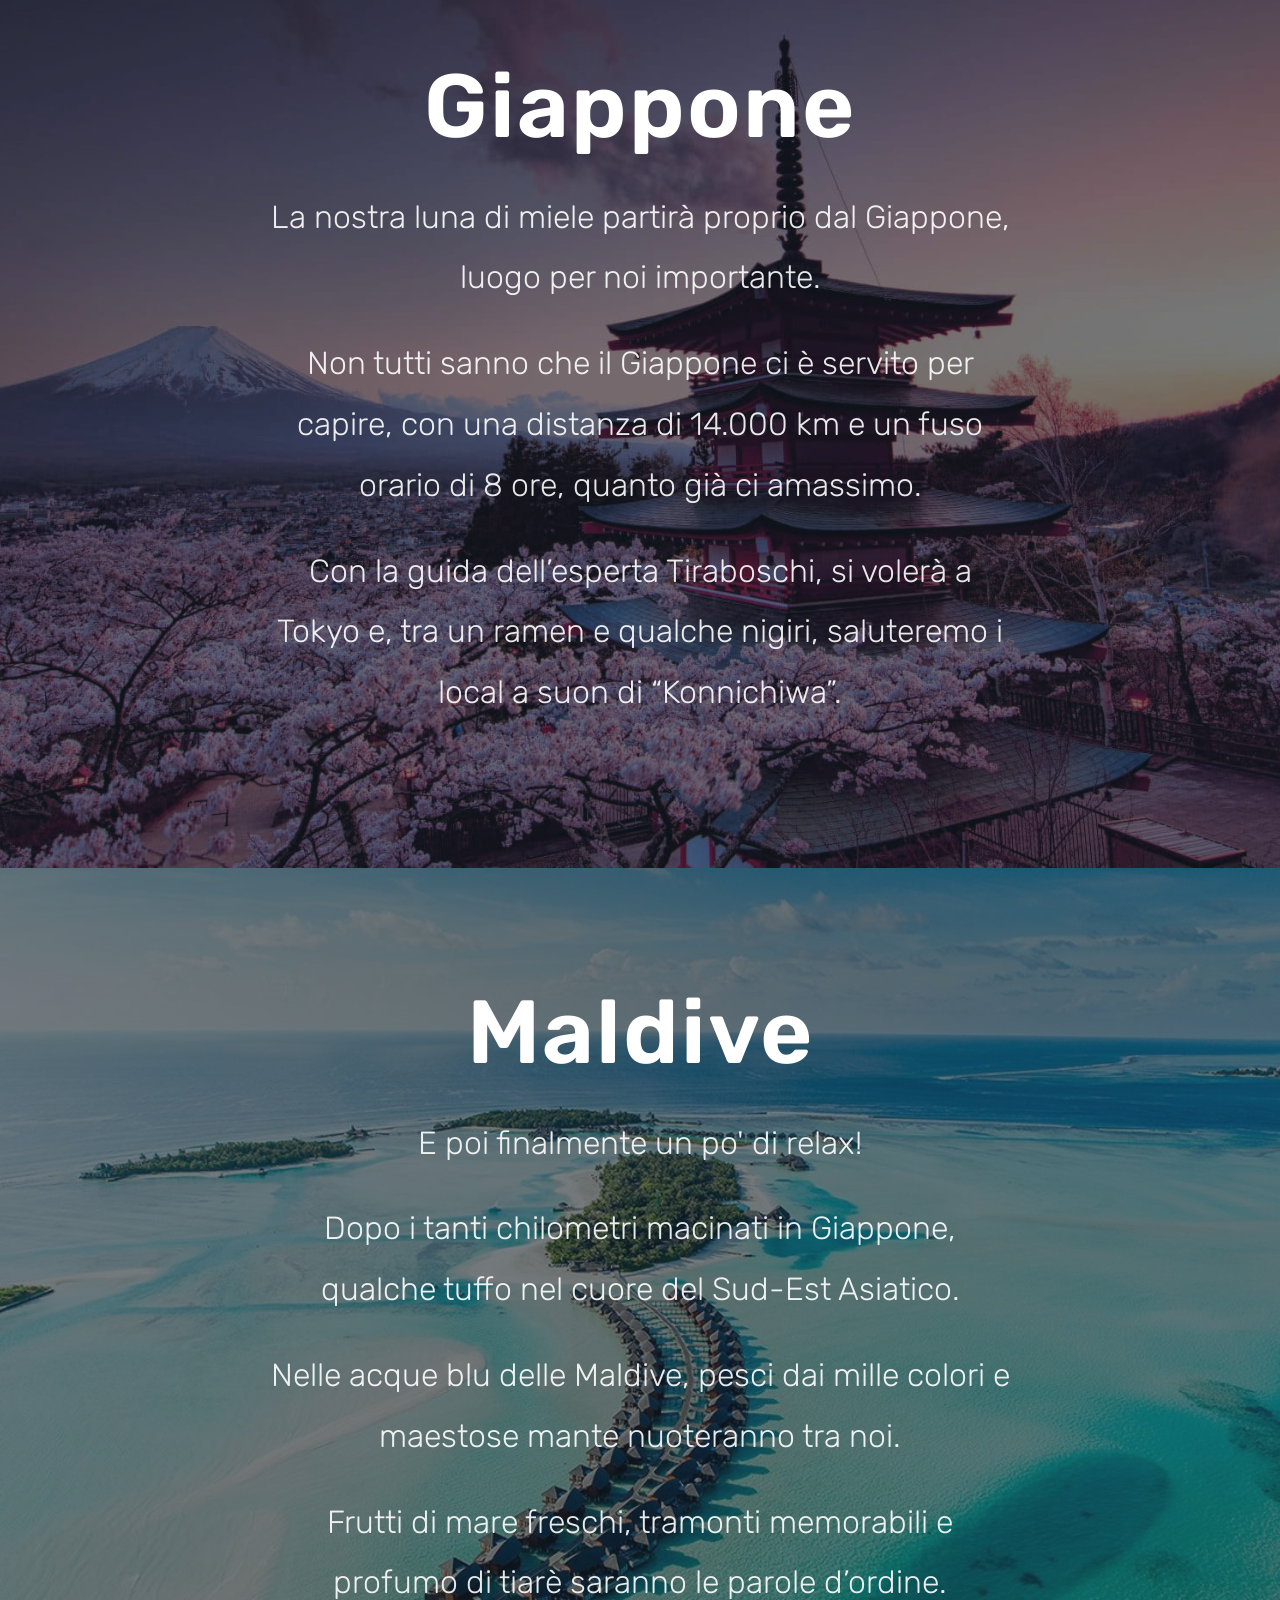
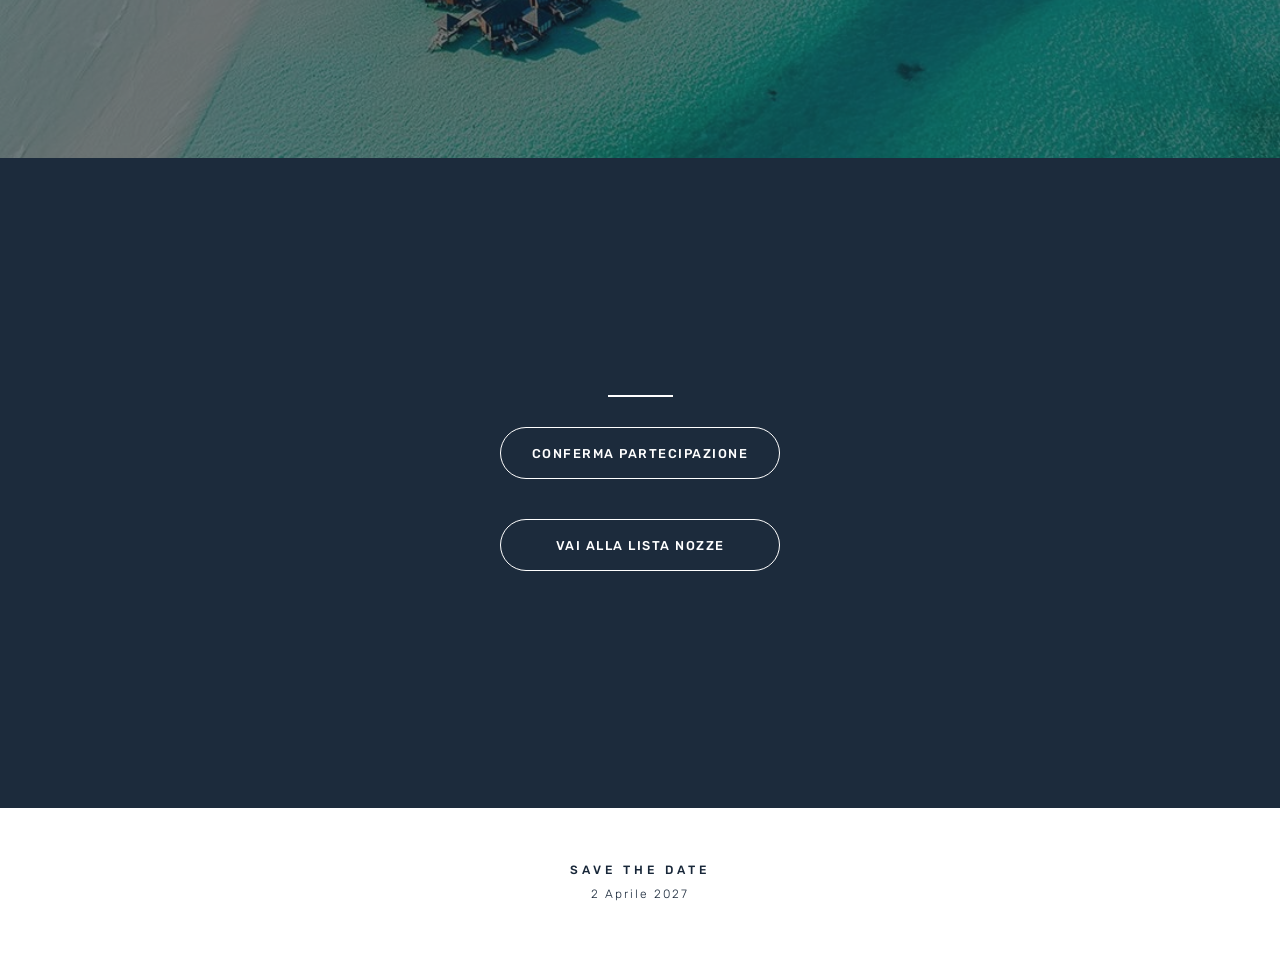
==== commit 35c16e3a: "Update index.html" ====
--- a/index.html
+++ b/index.html
@@ -768,7 +768,7 @@
         <div class="registry-buttons">
 
             <a
-                href="https://docs.google.com/forms/d/e/1FAIpQLScUaWfrLrcX49oU6Z1-U94dBiKSVIsLYMX9Lg5V3sE9tU_qzQ/viewform?usp=header"
+                href="https://forms.gle/QGdPruG8MGDZQ6Jj8"
                 class="button-light"
                 target="_blank"
                 rel="noopener noreferrer">
